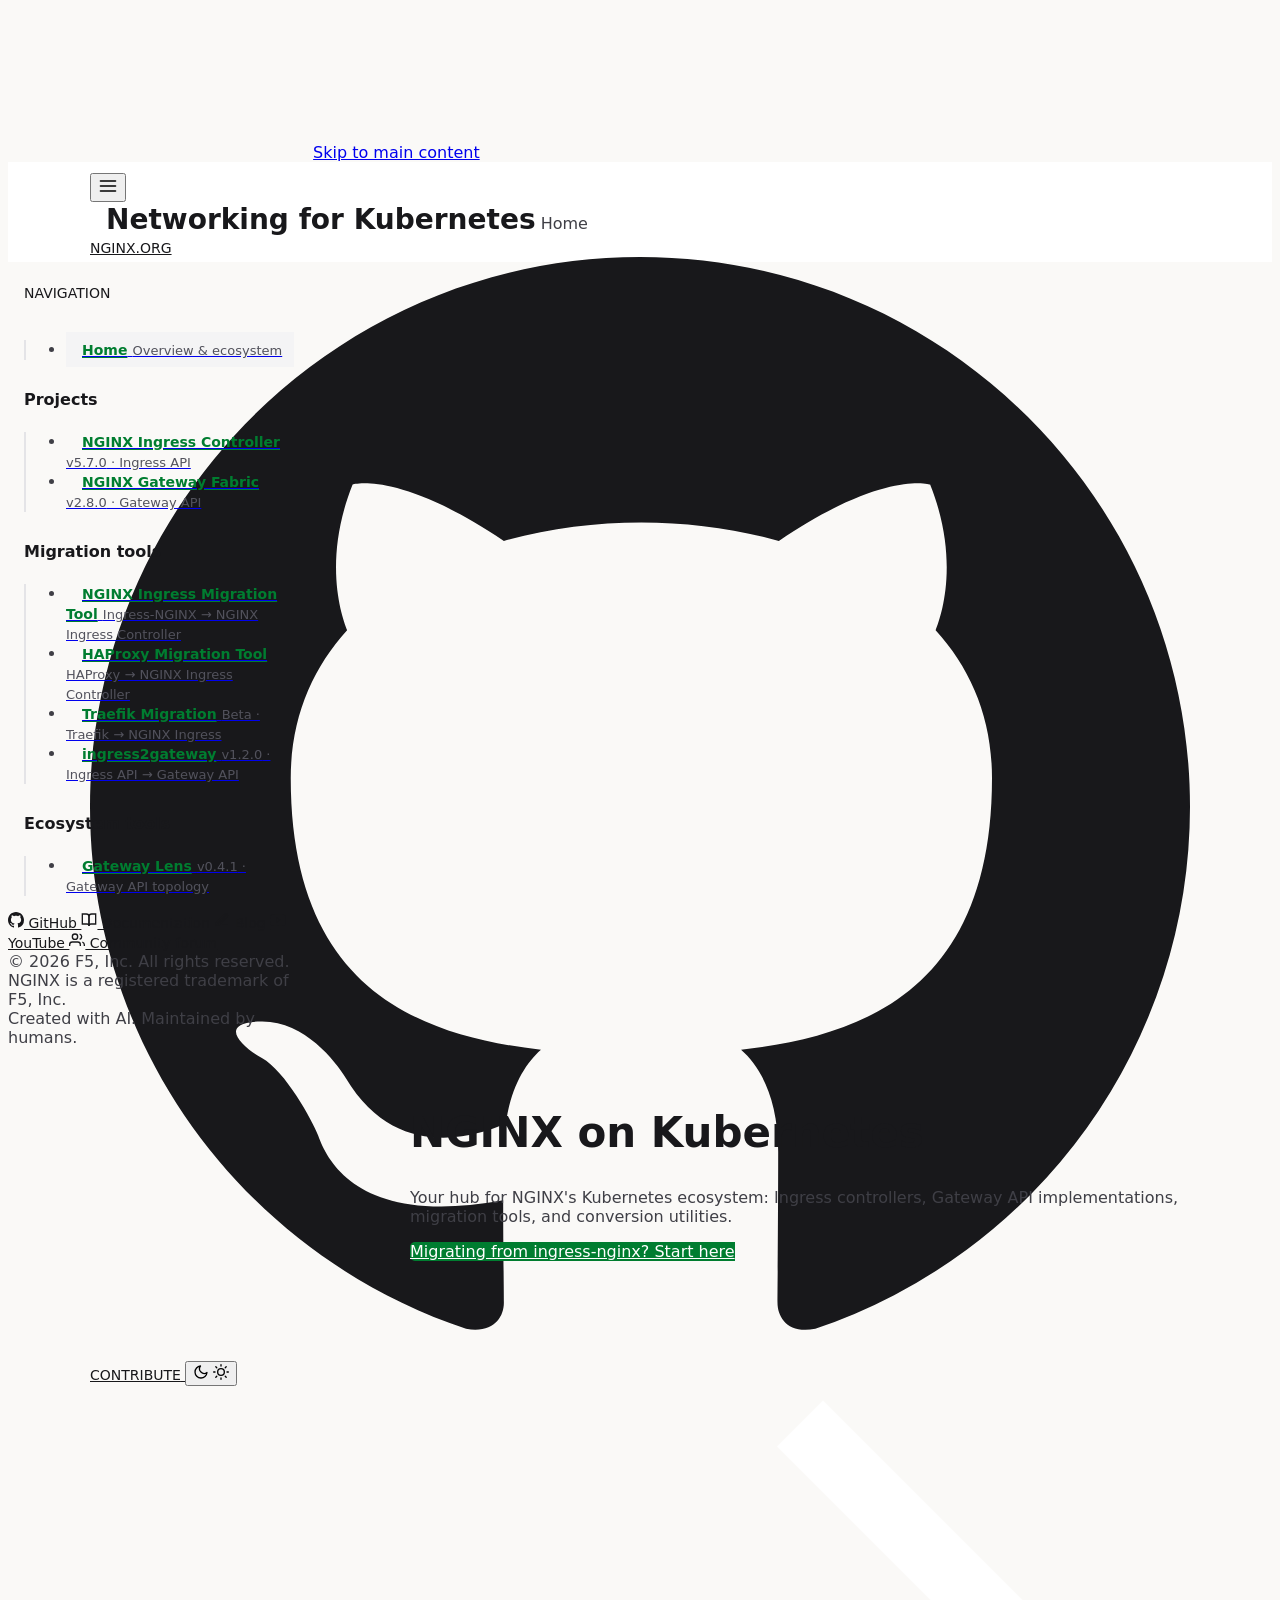
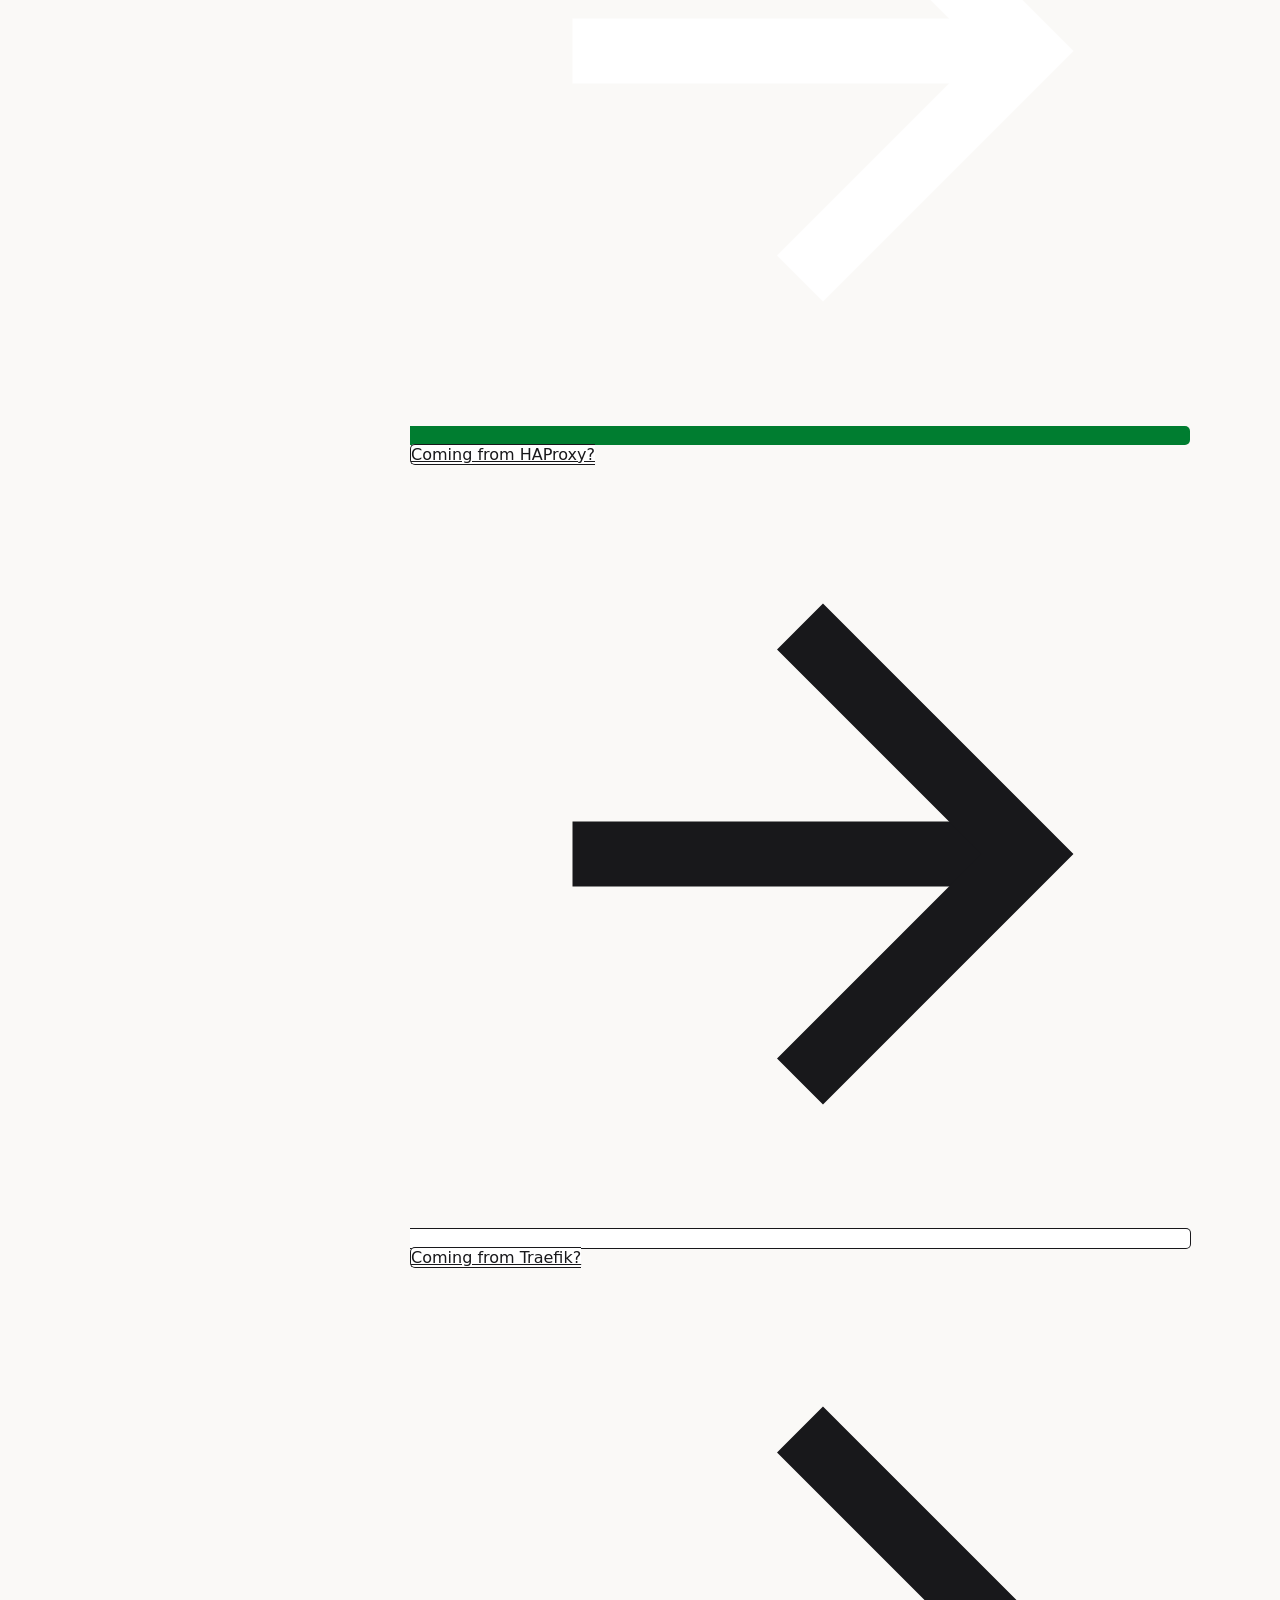
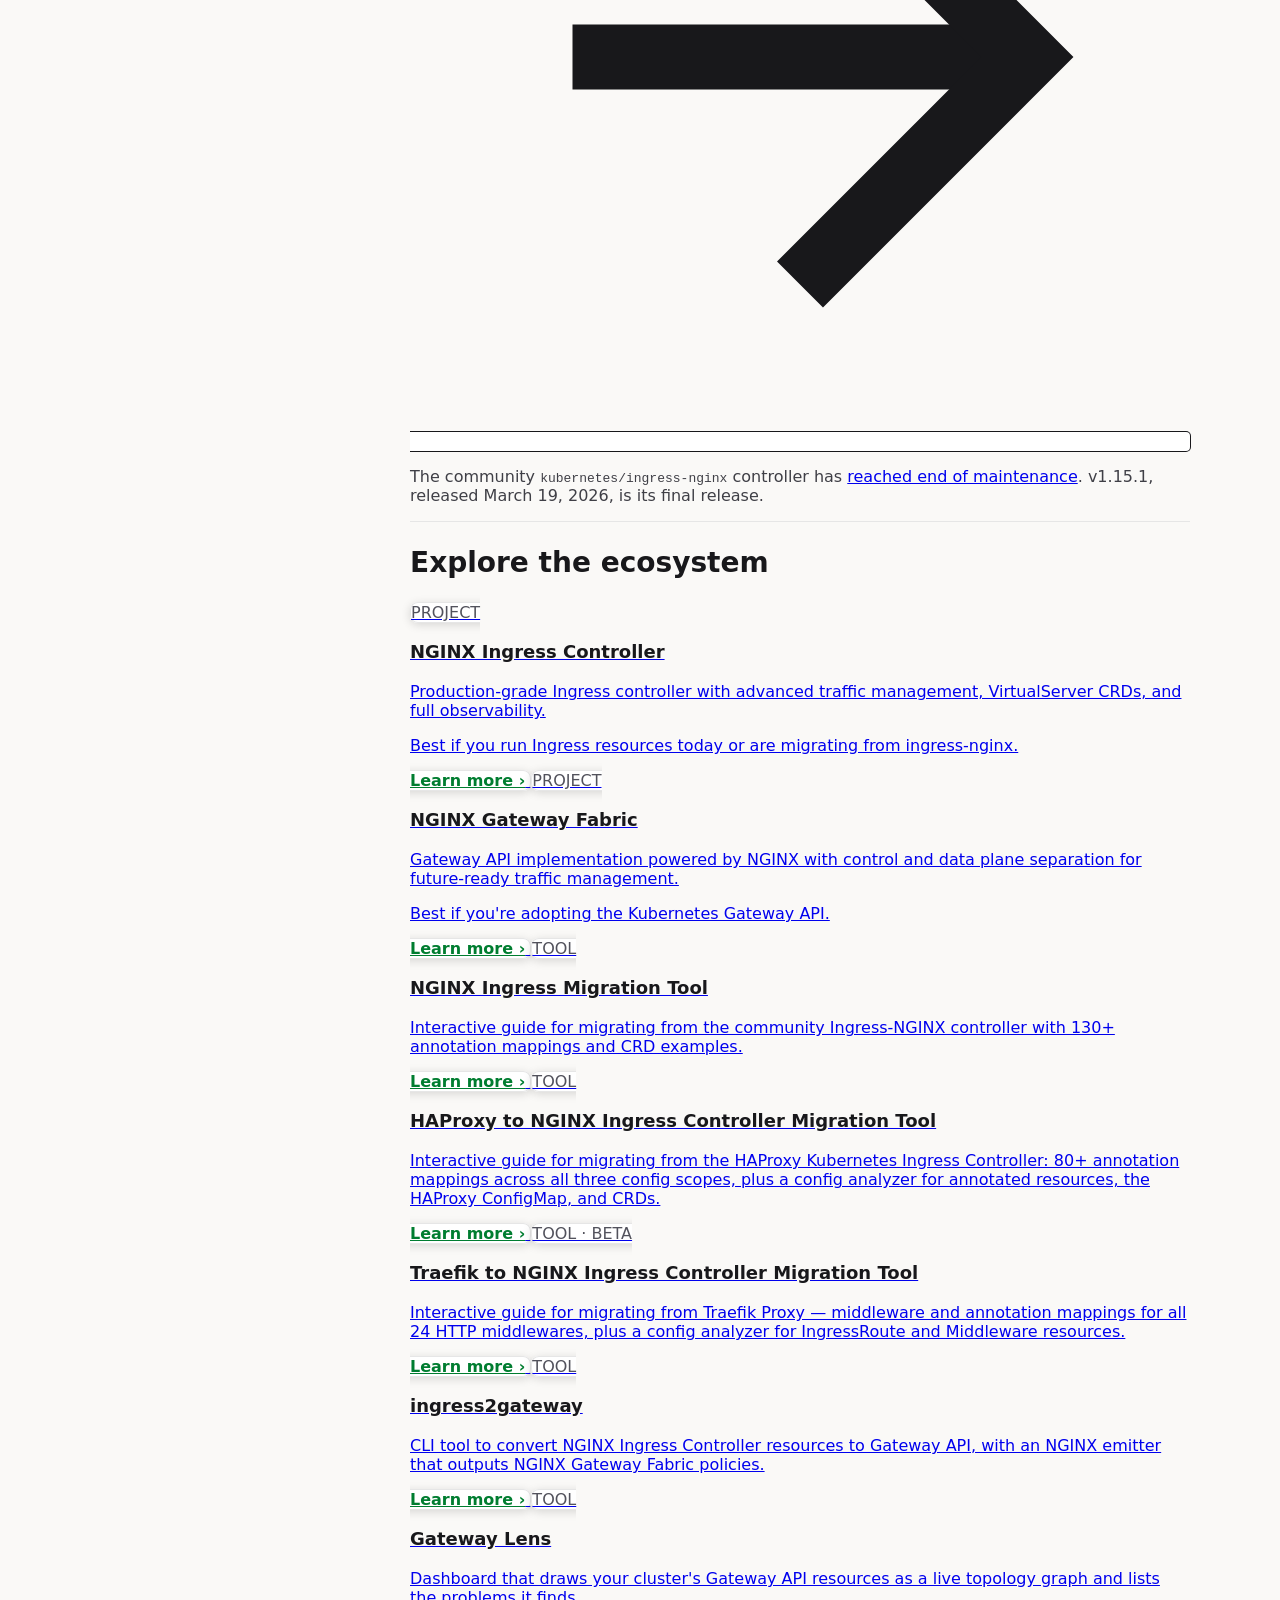
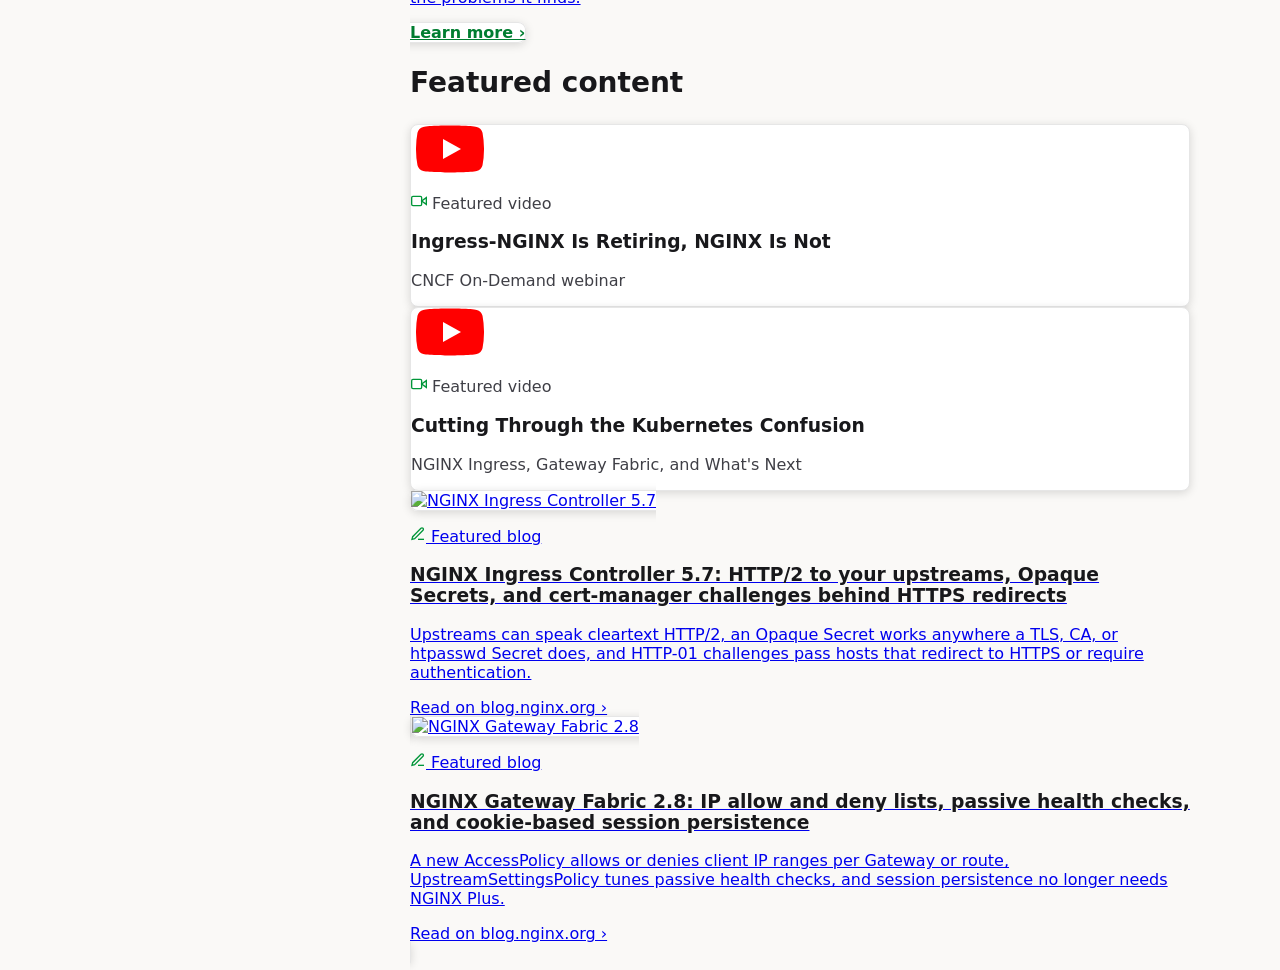
==== index.html @ e9cedb3a "preview: Mock up the site in the F5 docs theme, NGINX-branded A visual preview, not for main. It sho" ====
<!DOCTYPE html>
<html lang="en">
<head>
    <meta charset="UTF-8">
    <meta name="viewport" content="width=device-width, initial-scale=1.0">
    <meta name="theme-color" content="#FFFFFF" media="(prefers-color-scheme: light)">
    <meta name="theme-color" content="#0F1E57" media="(prefers-color-scheme: dark)">
    <meta name="color-scheme" content="light dark">
    <meta name="description" content="NGINX on Kubernetes: the NGINX Ingress Controller, NGINX Gateway Fabric, migration tools, ingress2gateway and Gateway Lens resources.">
    <meta name="author" content="F5, Inc.">
    <link rel="canonical" href="https://kubernetes.nginx.org/">
    <link rel="preconnect" href="https://api.github.com" crossorigin>
    <!-- No crossorigin here: the poster <img> and iframe requests are no-cors, and
         connection reuse is keyed on credential mode, and a CORS-mode preconnect
         would warm sockets those requests can never use. -->
    <link rel="preconnect" href="https://www.youtube-nocookie.com">
    <link rel="preconnect" href="https://i.ytimg.com">
    <link rel="preconnect" href="https://blog.nginx.org">
    <meta property="og:title" content="NGINX - Networking for Kubernetes">
    <meta property="og:description" content="NGINX on Kubernetes: the NGINX Ingress Controller, NGINX Gateway Fabric, migration tools, ingress2gateway and Gateway Lens resources.">
    <meta property="og:url" content="https://kubernetes.nginx.org/">
    <meta property="og:type" content="website">
    <meta property="og:image" content="https://kubernetes.nginx.org/assets/img/og-image.png">
    <meta property="og:image:width" content="1200">
    <meta property="og:image:height" content="630">
    <meta property="og:image:alt" content="NGINX — Networking for Kubernetes">
    <meta name="twitter:card" content="summary_large_image">
    <meta name="twitter:image" content="https://kubernetes.nginx.org/assets/img/og-image.png">
    <meta name="twitter:image:alt" content="NGINX — Networking for Kubernetes">
    <title>NGINX - Networking for Kubernetes</title>
    <link rel="apple-touch-icon" href="assets/img/apple-touch-icon.png">
    <link rel="manifest" href="site.webmanifest">
    <script type="application/ld+json">
    {
        "@context": "https://schema.org",
        "@type": "WebSite",
        "name": "NGINX - Networking for Kubernetes",
        "url": "https://kubernetes.nginx.org/",
        "description": "NGINX on Kubernetes: the NGINX Ingress Controller, NGINX Gateway Fabric, migration tools, ingress2gateway and Gateway Lens resources.",
        "publisher": {
            "@type": "Organization",
            "name": "F5, Inc.",
            "url": "https://www.f5.com/"
        }
    }
    </script>
    <link rel="icon" type="image/svg+xml" href="data:image/svg+xml,%3Csvg xmlns='http://www.w3.org/2000/svg' width='53' height='60' viewBox='0 0 53 60'%3E%3Cg transform='translate(-7.198 -0.359)'%3E%3Cpath fill='%23009639' d='M7.606,45.181a3.019,3.019,0,0,0,1.134,1.126L31.942,59.702a3.044,3.044,0,0,0,3.084,0L58.229,46.306a3.043,3.043,0,0,0,1.541-2.67V16.846a3.044,3.044,0,0,0-1.542-2.67L35.025,0.779a3.04,3.04,0,0,0-3.082,0L8.741,14.175a3.042,3.042,0,0,0-1.543,2.67V43.637a3.025,3.025,0,0,0,.407,1.544'/%3E%3Cpath fill='%23fff' d='M26.055,40.439a2.984,2.984,0,0,1-5.968,0l.003-20.483a3.111,3.111,0,0,1,3.388-2.899,5.306,5.306,0,0,1,4.067,1.819l.902,1.079L40.914,34.874V20.041a2.984,2.984,0,1,1,5.968,0l-.004,20.481a3.111,3.111,0,0,1-3.388,2.899,5.303,5.303,0,0,1-4.067-1.819L26.054,25.606V40.44Z'/%3E%3C/g%3E%3C/svg%3E">
    <!-- The site's only webfont. Preloaded because the @font-face that requests it lives
         inside shared.css, so the browser cannot discover it until that stylesheet has
         downloaded and parsed. crossorigin is required even though the file is same-origin:
         fonts are always fetched in CORS mode, and omitting it fetches the file twice. -->
    <link rel="preload" href="assets/fonts/InterVariable-subset.woff2" as="font" type="font/woff2" crossorigin>
    <link rel="stylesheet" href="assets/css/tokens.css">
    <link rel="stylesheet" href="assets/css/shared.css">
    <link rel="stylesheet" href="assets/css/index.css">
    <link rel="stylesheet" href="assets/f5docs/f5-docs-theme.css">
    <!-- Without JS the inactive product pages stay hidden; stack them so the
         static content is readable. -->
    <noscript><style>.product-page[hidden] { display: block; }</style></noscript>
    <script>try{let s=localStorage.getItem('darkMode');if(s==='1'||(s===null&&window.matchMedia&&window.matchMedia('(prefers-color-scheme: dark)').matches))document.documentElement.classList.add('dark-mode')}catch(e){}</script>
    <!-- defer: fetch starts with the first HTML chunk instead of after the whole
         document; execution order (shared before page) and after-parse timing keep
         the classic-script/globals convention working. -->
    <script defer src="assets/js/shared.js"></script>
    <script defer src="assets/js/index.js"></script>
</head>
<body>
    <svg xmlns="http://www.w3.org/2000/svg" class="svg-sprite" aria-hidden="true">
        <symbol id="icon-github" viewBox="0 0 24 24"><path d="M12 0C5.37 0 0 5.37 0 12c0 5.31 3.435 9.795 8.205 11.385.6.105.825-.255.825-.57 0-.285-.015-1.23-.015-2.235-3.015.555-3.795-.735-4.035-1.41-.135-.345-.72-1.41-1.23-1.695-.42-.225-1.02-.78-.015-.795.945-.015 1.62.87 1.845 1.23 1.08 1.815 2.805 1.305 3.495.99.105-.78.42-1.305.765-1.605-2.67-.3-5.46-1.335-5.46-5.925 0-1.305.465-2.385 1.23-3.225-.12-.3-.54-1.53.12-3.18 0 0 1.005-.315 3.3 1.23.96-.27 1.98-.405 3-.405s2.04.135 3 .405c2.295-1.56 3.3-1.23 3.3-1.23.66 1.65.24 2.88.12 3.18.765.84 1.23 1.905 1.23 3.225 0 4.605-2.805 5.625-5.475 5.925.435.375.81 1.095.81 2.22 0 1.605-.015 2.895-.015 3.3 0 .315.225.69.825.57A12.02 12.02 0 0024 12c0-6.63-5.37-12-12-12z"/></symbol>
        <symbol id="icon-book" viewBox="0 0 24 24" fill="none" stroke="currentColor" stroke-width="2"><path d="M2 3h6a4 4 0 014 4v14a3 3 0 00-3-3H2z"/><path d="M22 3h-6a4 4 0 00-4 4v14a3 3 0 013-3h7z"/></symbol>
        <symbol id="icon-community" viewBox="0 0 24 24" fill="none" stroke="currentColor" stroke-width="2"><path d="M17 21v-2a4 4 0 00-4-4H5a4 4 0 00-4 4v2"/><circle cx="9" cy="7" r="4"/><path d="M23 21v-2a4 4 0 00-3-3.87"/><path d="M16 3.13a4 4 0 010 7.75"/></symbol>
        <symbol id="icon-bolt" viewBox="0 0 24 24" fill="none" stroke="currentColor" stroke-width="2"><path d="M13 2L3 14h9l-1 8 10-12h-9l1-8z"/></symbol>
    </svg>
    <noscript><div class="noscript-warning">This site requires JavaScript for navigation, dark mode, and version fetching.</div></noscript>
    <a class="skip-link" href="#main-content">Skip to main content</a>
    <div class="sr-only" aria-live="polite" id="page-announce"></div>

    <!-- ── Top Bar ── -->
    <nav class="topbar" aria-label="Top navigation">
        <div class="topbar-left">
            <button class="menu-toggle" id="menuToggle" aria-label="Toggle sidebar navigation" aria-expanded="false" aria-controls="sidebar">
                <svg aria-hidden="true" width="20" height="20" viewBox="0 0 24 24" fill="none" stroke="currentColor" stroke-width="2" stroke-linecap="round"><path d="M3 12h18M3 6h18M3 18h18"/></svg>
            </button>
            <a class="topbar-brand" href="#">
                <svg class="brand-logo" viewBox="0 0 644.5965344 182.2748198" width="99" height="28" role="img" aria-label="NGINX, sponsored by F5"><use href="assets/img/nginx-logo.svg#logo"/></svg>
            </a>
            <div class="topbar-heading">
                <span class="topbar-eyebrow">Networking for Kubernetes</span>
                <span class="mobile-breadcrumb" id="mobileBreadcrumb">Home</span>
            </div>
        </div>
        <div class="topbar-right">
            <a class="topbar-link hide-mobile" href="https://nginx.org" target="_blank" rel="noopener" aria-label="Visit nginx.org">
                <svg aria-hidden="true" class="nginx-glyph" viewBox="0 0 53 60"><g transform="translate(-7.198 -0.359)"><path fill="#009639" d="M7.606,45.181a3.019,3.019,0,0,0,1.134,1.126L31.942,59.702a3.044,3.044,0,0,0,3.084,0L58.229,46.306a3.043,3.043,0,0,0,1.541-2.67V16.846a3.044,3.044,0,0,0-1.542-2.67L35.025,0.779a3.04,3.04,0,0,0-3.082,0L8.741,14.175a3.042,3.042,0,0,0-1.543,2.67V43.637a3.025,3.025,0,0,0,.407,1.544"/><path fill="#fff" d="M26.055,40.439a2.984,2.984,0,0,1-5.968,0l.003-20.483a3.111,3.111,0,0,1,3.388-2.899,5.306,5.306,0,0,1,4.067,1.819l.902,1.079L40.914,34.874V20.041a2.984,2.984,0,1,1,5.968,0l-.004,20.481a3.111,3.111,0,0,1-3.388,2.899,5.303,5.303,0,0,1-4.067-1.819L26.054,25.606V40.44Z"/></g></svg>
                <span class="topbar-link-label">nginx.org</span>
            </a>
            <a class="topbar-link" href="https://github.com/nginx/kubernetes.nginx.org" target="_blank" rel="noopener" aria-label="Contribute on GitHub">
                <svg aria-hidden="true" viewBox="0 0 24 24" fill="currentColor"><use href="#icon-github"/></svg>
                <span class="topbar-link-label">Contribute</span>
            </a>
            <button class="dark-toggle" id="darkToggle" aria-label="Dark mode" aria-pressed="false">
                <svg aria-hidden="true" class="dark-icon-moon" width="16" height="16" viewBox="0 0 24 24" fill="none" stroke="currentColor" stroke-width="2" stroke-linecap="round" stroke-linejoin="round"><path d="M21 12.79A9 9 0 1111.21 3 7 7 0 0021 12.79z"/></svg>
                <svg aria-hidden="true" class="dark-icon-sun" width="16" height="16" viewBox="0 0 24 24" fill="none" stroke="currentColor" stroke-width="2" stroke-linecap="round" stroke-linejoin="round"><circle cx="12" cy="12" r="5"/><line x1="12" y1="1" x2="12" y2="3"/><line x1="12" y1="21" x2="12" y2="23"/><line x1="4.22" y1="4.22" x2="5.64" y2="5.64"/><line x1="18.36" y1="18.36" x2="19.78" y2="19.78"/><line x1="1" y1="12" x2="3" y2="12"/><line x1="21" y1="12" x2="23" y2="12"/><line x1="4.22" y1="19.78" x2="5.64" y2="18.36"/><line x1="18.36" y1="5.64" x2="19.78" y2="4.22"/></svg>
            </button>
        </div>
    </nav>

    <div class="layout">
        <!-- ── Sidebar Backdrop ── -->
        <div class="sidebar-backdrop" id="sidebarBackdrop" aria-hidden="true"></div>

        <!-- ── Sidebar ── -->
        <aside class="sidebar" id="sidebar" aria-label="Product navigation">
            <section class="sidebar-section">
                <ul class="sidebar-nav">
                    <li><a class="sidebar-link active" href="#home" data-product="home" aria-current="page">
                        <span class="dot" data-color="green"></span>
                        <span class="sidebar-link-text">
                            <span class="sidebar-link-name">Home</span>
                            <span class="sidebar-link-desc">Overview &amp; ecosystem</span>
                        </span>
                    </a></li>
                </ul>
            </section>
            <section class="sidebar-section" aria-labelledby="sidebar-products-label">
                <div class="sidebar-label" id="sidebar-products-label">Projects</div>
                <ul class="sidebar-nav">
                    <li><a class="sidebar-link" href="#nginx-ingress-controller" data-product="nginx-ingress-controller">
                        <span class="dot" data-color="green"></span>
                        <span class="sidebar-link-text">
                            <span class="sidebar-link-name">NGINX Ingress Controller</span>
                            <span class="sidebar-link-desc"><span data-version="nic.release">v5.7.0</span> &middot; Ingress API</span>
                        </span>
                    </a></li>
                    <li><a class="sidebar-link" href="#nginx-gateway-fabric" data-product="nginx-gateway-fabric">
                        <span class="dot" data-color="green"></span>
                        <span class="sidebar-link-text">
                            <span class="sidebar-link-name">NGINX Gateway Fabric</span>
                            <span class="sidebar-link-desc"><span data-version="ngf.release">v2.8.0</span> &middot; Gateway API</span>
                        </span>
                    </a></li>
                </ul>
            </section>
            <section class="sidebar-section" aria-labelledby="sidebar-migration-tools-label">
                <div class="sidebar-label" id="sidebar-migration-tools-label">Migration tools</div>
                <ul class="sidebar-nav">
                    <li><a class="sidebar-link" href="#migration-tool" data-product="migration-tool">
                        <span class="dot" data-color="green"></span>
                        <span class="sidebar-link-text">
                            <span class="sidebar-link-name">NGINX Ingress Migration Tool</span>
                            <span class="sidebar-link-desc">Ingress-NGINX &rarr; NGINX Ingress Controller</span>
                        </span>
                    </a></li>
                    <li><a class="sidebar-link" href="#haproxy-migration-tool" data-product="haproxy-migration-tool">
                        <span class="dot" data-color="green"></span>
                        <span class="sidebar-link-text">
                            <span class="sidebar-link-name">HAProxy Migration Tool</span>
                            <span class="sidebar-link-desc">HAProxy &rarr; NGINX Ingress Controller</span>
                        </span>
                    </a></li>
                    <li><a class="sidebar-link" href="#traefik-migration-tool" data-product="traefik-migration-tool">
                        <span class="dot" data-color="green"></span>
                        <span class="sidebar-link-text">
                            <span class="sidebar-link-name">Traefik Migration</span>
                            <span class="sidebar-link-desc">Beta &middot; Traefik &rarr; NGINX Ingress</span>
                        </span>
                    </a></li>
                    <li><a class="sidebar-link" href="#ingress2gateway" data-product="ingress2gateway">
                        <span class="dot" data-color="blue"></span>
                        <span class="sidebar-link-text">
                            <span class="sidebar-link-name">ingress2gateway</span>
                            <span class="sidebar-link-desc"><span data-version="i2g.release">v1.2.0</span> &middot; Ingress API &rarr; Gateway API</span>
                        </span>
                    </a></li>
                </ul>
            </section>
            <section class="sidebar-section" aria-labelledby="sidebar-ecosystem-tools-label">
                <div class="sidebar-label" id="sidebar-ecosystem-tools-label">Ecosystem tools</div>
                <ul class="sidebar-nav">
                    <li><a class="sidebar-link" href="#gateway-lens" data-product="gateway-lens">
                        <span class="dot" data-color="green"></span>
                        <span class="sidebar-link-text">
                            <span class="sidebar-link-name">Gateway Lens</span>
                            <span class="sidebar-link-desc"><span data-version="lens.release">v0.4.1</span> &middot; Gateway API topology</span>
                        </span>
                    </a></li>
                </ul>
            </section>
            <div class="sidebar-ext-links">
                <a class="sidebar-ext" href="https://github.com/nginx" target="_blank" rel="noopener">
                    <svg aria-hidden="true" width="16" height="16" viewBox="0 0 24 24" fill="currentColor"><use href="#icon-github"/></svg>
                    GitHub
                </a>
                <a class="sidebar-ext" href="https://docs.nginx.com" target="_blank" rel="noopener">
                    <svg aria-hidden="true" width="16" height="16" viewBox="0 0 24 24" fill="none" stroke="currentColor" stroke-width="2"><use href="#icon-book"/></svg>
                    Documentation
                </a>
                <a class="sidebar-ext" href="https://blog.nginx.org" target="_blank" rel="noopener">
                    <svg aria-hidden="true" width="16" height="16" viewBox="0 0 24 24" fill="none" stroke="currentColor" stroke-width="2"><path d="M12 20h9"/><path d="M16.5 3.5a2.121 2.121 0 013 3L7 19l-4 1 1-4L16.5 3.5z"/></svg>
                    Blog
                </a>
                <a class="sidebar-ext" href="https://www.youtube.com/@nginx_official" target="_blank" rel="noopener">
                    <svg aria-hidden="true" width="16" height="16" viewBox="0 0 24 24" fill="currentColor"><path d="M23.498 6.186a3.016 3.016 0 00-2.122-2.136C19.505 3.545 12 3.545 12 3.545s-7.505 0-9.377.505A3.017 3.017 0 00.502 6.186C0 8.07 0 12 0 12s0 3.93.502 5.814a3.016 3.016 0 002.122 2.136c1.871.505 9.376.505 9.376.505s7.505 0 9.377-.505a3.015 3.015 0 002.122-2.136C24 15.93 24 12 24 12s0-3.93-.502-5.814zM9.545 15.568V8.432L15.818 12l-6.273 3.568z"/></svg>
                    YouTube
                </a>
                <a class="sidebar-ext" href="https://community.nginx.org" target="_blank" rel="noopener">
                    <svg aria-hidden="true" width="16" height="16" viewBox="0 0 24 24" fill="none" stroke="currentColor" stroke-width="2"><use href="#icon-community"/></svg>
                    Community forum
                </a>
            </div>
            <div class="sidebar-copyright">
                &copy; <span id="copyright-year">2026</span> F5, Inc. All rights reserved.
                <div class="sidebar-trademark">NGINX is a registered trademark of F5, Inc.</div>
                <div class="sidebar-tagline">Created with AI. Maintained by humans.</div>
            </div>
        </aside>

        <!-- ── Main Content ── -->
        <main class="main" id="main-content">

            <!-- ════════════════════════════════════════════ -->
            <!-- Home Page                                     -->
            <!-- ════════════════════════════════════════════ -->
            <div class="product-page active" id="page-home">
                <div class="page-hero home">
                    <div class="page-hero-content">
                        <h1>NGINX on Kubernetes</h1>
                        <p>Your hub for NGINX's Kubernetes ecosystem: Ingress controllers, Gateway API implementations, migration tools, and conversion utilities.</p>
                        <div class="cta-row hero-cta-row">
                            <a class="cta cta-primary nic" href="ingress-nginx-migration.html">
                                Migrating from ingress-nginx? Start here
                                <svg aria-hidden="true" viewBox="0 0 24 24" fill="none" stroke="currentColor" stroke-width="2"><path d="M5 12h14"/><polyline points="12 5 19 12 12 19"/></svg>
                            </a>
                            <a class="cta cta-secondary" href="haproxy-migration.html">
                                Coming from HAProxy?
                                <svg aria-hidden="true" viewBox="0 0 24 24" fill="none" stroke="currentColor" stroke-width="2"><path d="M5 12h14"/><polyline points="12 5 19 12 12 19"/></svg>
                            </a>
                            <a class="cta cta-secondary" href="traefik-migration.html">
                                Coming from Traefik?
                                <svg aria-hidden="true" viewBox="0 0 24 24" fill="none" stroke="currentColor" stroke-width="2"><path d="M5 12h14"/><polyline points="12 5 19 12 12 19"/></svg>
                            </a>
                        </div>
                        <p class="hero-status">The community <code>kubernetes/ingress-nginx</code> controller has <a href="https://kubernetes.io/blog/2025/11/11/ingress-nginx-retirement/" target="_blank" rel="noopener">reached end of maintenance</a>. v1.15.1, released March 19, 2026, is its final release.</p>
                    </div>
                </div>
                <div class="page-body">
                    <h2 class="section-heading">Explore the ecosystem</h2>
                    <div class="project-grid">
                        <a class="project-card" href="#nginx-ingress-controller" data-navigate="nginx-ingress-controller">
                            <span class="project-card-badge green">Project</span>
                            <h3>NGINX Ingress Controller</h3>
                            <p>Production-grade Ingress controller with advanced traffic management, VirtualServer CRDs, and full observability.</p>
                            <p class="card-fit">Best if you run Ingress resources today or are migrating from ingress-nginx.</p>
                            <span class="card-link" aria-hidden="true">Learn more &rsaquo;</span>
                        </a>
                        <a class="project-card" href="#nginx-gateway-fabric" data-navigate="nginx-gateway-fabric">
                            <span class="project-card-badge green">Project</span>
                            <h3>NGINX Gateway Fabric</h3>
                            <p>Gateway API implementation powered by NGINX with control and data plane separation for future-ready traffic management.</p>
                            <p class="card-fit">Best if you're adopting the Kubernetes Gateway API.</p>
                            <span class="card-link" aria-hidden="true">Learn more &rsaquo;</span>
                        </a>
                        <a class="project-card" href="#migration-tool" data-navigate="migration-tool">
                            <span class="project-card-badge green">Tool</span>
                            <h3>NGINX Ingress Migration Tool</h3>
                            <p>Interactive guide for migrating from the community Ingress-NGINX controller with 130+ annotation mappings and CRD examples.</p>
                            <span class="card-link" aria-hidden="true">Learn more &rsaquo;</span>
                        </a>
                        <a class="project-card" href="#haproxy-migration-tool" data-navigate="haproxy-migration-tool">
                            <span class="project-card-badge green">Tool</span>
                            <h3>HAProxy to NGINX Ingress Controller Migration Tool</h3>
                            <p>Interactive guide for migrating from the HAProxy Kubernetes Ingress Controller: 80+ annotation mappings across all three config scopes, plus a config analyzer for annotated resources, the HAProxy ConfigMap, and CRDs.</p>
                            <span class="card-link" aria-hidden="true">Learn more &rsaquo;</span>
                        </a>
                        <a class="project-card" href="#traefik-migration-tool" data-navigate="traefik-migration-tool">
                            <span class="project-card-badge green">Tool &middot; Beta</span>
                            <h3>Traefik to NGINX Ingress Controller Migration Tool</h3>
                            <p>Interactive guide for migrating from Traefik Proxy — middleware and annotation mappings for all 24 HTTP middlewares, plus a config analyzer for IngressRoute and Middleware resources.</p>
                            <span class="card-link" aria-hidden="true">Learn more &rsaquo;</span>
                        </a>
                        <a class="project-card" href="#ingress2gateway" data-navigate="ingress2gateway">
                            <span class="project-card-badge blue">Tool</span>
                            <h3>ingress2gateway</h3>
                            <p>CLI tool to convert NGINX Ingress Controller resources to Gateway API, with an NGINX emitter that outputs NGINX Gateway Fabric policies.</p>
                            <span class="card-link blue" aria-hidden="true">Learn more &rsaquo;</span>
                        </a>
                        <a class="project-card" href="#gateway-lens" data-navigate="gateway-lens">
                            <span class="project-card-badge green">Tool</span>
                            <h3>Gateway Lens</h3>
                            <p>Dashboard that draws your cluster's Gateway API resources as a live topology graph and lists the problems it finds.</p>
                            <span class="card-link" aria-hidden="true">Learn more &rsaquo;</span>
                        </a>
                    </div>

                    <h2 class="section-heading">Featured content</h2>
                    <div class="feature-grid">
                        <div class="feature-card feature-card-flush" data-yt-id="hA3bb_5jGJw" data-yt-title="CNCF On-Demand: Ingress-NGINX Is Retiring, NGINX Is Not">
                            <div class="video-embed video-poster" role="button" tabindex="0" aria-label="Play video: CNCF On-Demand: Ingress-NGINX Is Retiring, NGINX Is Not">
                                <img class="video-poster-img" src="https://i.ytimg.com/vi_webp/hA3bb_5jGJw/maxresdefault.webp" alt="" loading="lazy" decoding="async">
                                <span class="video-poster-play" aria-hidden="true">
                                    <svg viewBox="0 0 68 48" width="68" height="48"><path d="M66.52 7.74a8.21 8.21 0 0 0-5.79-5.81C55.59.5 34 .5 34 .5s-21.59 0-26.73 1.43A8.21 8.21 0 0 0 1.48 7.74 85.86 85.86 0 0 0 0 24a85.86 85.86 0 0 0 1.48 16.26 8.21 8.21 0 0 0 5.79 5.81C12.41 47.5 34 47.5 34 47.5s21.59 0 26.73-1.43a8.21 8.21 0 0 0 5.79-5.81A85.86 85.86 0 0 0 68 24a85.86 85.86 0 0 0-1.48-16.26z" fill="#f00"/><path d="M45.01 24L27 14v20z" fill="#fff"/></svg>
                                </span>
                            </div>
                            <div class="feature-card-body">
                                <p class="feature-title"><svg aria-hidden="true" width="16" height="16" viewBox="0 0 24 24" fill="none" stroke="var(--green)" stroke-width="2"><polygon points="23 7 16 12 23 17 23 7"/><rect x="1" y="5" width="15" height="14" rx="2"/></svg> Featured video</p>
                                <h3 class="feature-card-eyebrow">Ingress-NGINX Is Retiring, NGINX Is Not</h3>
                                <p>CNCF On-Demand webinar</p>
                            </div>
                        </div>
                        <div class="feature-card feature-card-flush" data-yt-id="gJrB3-w2_tM" data-yt-title="Cutting Through the Kubernetes Confusion: NGINX Ingress, Gateway Fabric, and What's Next">
                            <div class="video-embed video-poster" role="button" tabindex="0" aria-label="Play video: Cutting Through the Kubernetes Confusion: NGINX Ingress, Gateway Fabric, and What's Next">
                                <img class="video-poster-img" src="https://i.ytimg.com/vi_webp/gJrB3-w2_tM/maxresdefault.webp" alt="" loading="lazy" decoding="async">
                                <span class="video-poster-play" aria-hidden="true">
                                    <svg viewBox="0 0 68 48" width="68" height="48"><path d="M66.52 7.74a8.21 8.21 0 0 0-5.79-5.81C55.59.5 34 .5 34 .5s-21.59 0-26.73 1.43A8.21 8.21 0 0 0 1.48 7.74 85.86 85.86 0 0 0 0 24a85.86 85.86 0 0 0 1.48 16.26 8.21 8.21 0 0 0 5.79 5.81C12.41 47.5 34 47.5 34 47.5s21.59 0 26.73-1.43a8.21 8.21 0 0 0 5.79-5.81A85.86 85.86 0 0 0 68 24a85.86 85.86 0 0 0-1.48-16.26z" fill="#f00"/><path d="M45.01 24L27 14v20z" fill="#fff"/></svg>
                                </span>
                            </div>
                            <div class="feature-card-body">
                                <p class="feature-title"><svg aria-hidden="true" width="16" height="16" viewBox="0 0 24 24" fill="none" stroke="var(--green)" stroke-width="2"><polygon points="23 7 16 12 23 17 23 7"/><rect x="1" y="5" width="15" height="14" rx="2"/></svg> Featured video</p>
                                <h3 class="feature-card-eyebrow">Cutting Through the Kubernetes Confusion</h3>
                                <p>NGINX Ingress, Gateway Fabric, and What's Next</p>
                            </div>
                        </div>
                        <a class="feature-card feature-card-flush" href="https://blog.nginx.org/blog/nginx-ingress-controller-5-7-http-2-to-your-upstreams-opaque-secrets-and-cert-manager-challenges-behind-https-redirects" target="_blank" rel="noopener">
                            <img class="feature-card-thumb" src="https://blog.nginx.org/wp-content/uploads/2026/10/ingress-controller-5.7-1024x576.png" alt="NGINX Ingress Controller 5.7" loading="lazy" decoding="async">
                            <div class="feature-card-body">
                                <p class="feature-title"><svg aria-hidden="true" width="16" height="16" viewBox="0 0 24 24" fill="none" stroke="var(--green)" stroke-width="2"><path d="M12 20h9"/><path d="M16.5 3.5a2.121 2.121 0 013 3L7 19l-4 1 1-4L16.5 3.5z"/></svg> Featured blog</p>
                                <h3 class="feature-card-eyebrow">NGINX Ingress Controller 5.7: HTTP/2 to your upstreams, Opaque Secrets, and cert-manager challenges behind HTTPS redirects</h3>
                                <p>Upstreams can speak cleartext HTTP/2, an Opaque Secret works anywhere a TLS, CA, or htpasswd Secret does, and HTTP-01 challenges pass hosts that redirect to HTTPS or require authentication.</p>
                                <span class="feature-card-cta">Read on blog.nginx.org &rsaquo;</span>
                            </div>
                        </a>
                        <a class="feature-card feature-card-flush" href="https://blog.nginx.org/blog/nginx-gateway-fabric-2-8-ip-allow-and-deny-lists-passive-health-checks-and-cookie-based-session-persistence" target="_blank" rel="noopener">
                            <img class="feature-card-thumb" src="https://blog.nginx.org/wp-content/uploads/2026/10/gateway-fabric-2.8-1024x576.png" alt="NGINX Gateway Fabric 2.8" loading="lazy" decoding="async">
                            <div class="feature-card-body">
                                <p class="feature-title"><svg aria-hidden="true" width="16" height="16" viewBox="0 0 24 24" fill="none" stroke="var(--green)" stroke-width="2"><path d="M12 20h9"/><path d="M16.5 3.5a2.121 2.121 0 013 3L7 19l-4 1 1-4L16.5 3.5z"/></svg> Featured blog</p>
                                <h3 class="feature-card-eyebrow">NGINX Gateway Fabric 2.8: IP allow and deny lists, passive health checks, and cookie-based session persistence</h3>
                                <p>A new AccessPolicy allows or denies client IP ranges per Gateway or route, UpstreamSettingsPolicy tunes passive health checks, and session persistence no longer needs NGINX Plus.</p>
                                <span class="feature-card-cta">Read on blog.nginx.org &rsaquo;</span>
                            </div>
                        </a>
                    </div>
                </div>
            </div>

            <!-- ════════════════════════════════════════════ -->
            <!-- NIC Page                                     -->
            <!-- ════════════════════════════════════════════ -->
            <div class="product-page" id="page-nginx-ingress-controller" hidden>
                <div class="page-hero nic">
                    <div class="page-hero-content">
                        <span class="page-hero-badge nic">
                            <svg aria-hidden="true" width="16" height="16" viewBox="34 5 36 48" fill="none"><path fill="#009639" d="M35.31,40.15c.21.37.52.66.86.86l17.65,10.19c.34.2.75.32,1.17.32s.83-.12,1.17-.32l17.65-10.19c.35-.2.65-.48.86-.86.21-.37.31-.78.31-1.18v-20.38c0-.4-.1-.81-.31-1.18-.21-.37-.52-.66-.86-.86l-17.65-10.19c-.34-.2-.74-.32-1.17-.32s-.83.12-1.17.32l-17.65,10.19c-.35.2-.65.49-.86.86-.21.37-.31.78-.31,1.18v20.38c0,.4.1.8.31,1.18"/><path fill="#fff" d="M56.79,36.68h-13.66c-.37,0-.67-.3-.67-.67v-13.66c0-.37.3-.67.67-.67h13.66c.37,0,.67.3.67.67v13.66c0,.37-.3.67-.67.67Z"/><path fill="#fff" d="M67,22.69h-4.08c-.25,0-.46-.21-.46-.46v-4.08c0-.25.21-.46.46-.46h4.08c.25,0,.46.21.46.46v4.08c0,.25-.21.46-.46.46Z"/><path fill="#fff" d="M67,31.68h-4.08c-.25,0-.46-.21-.46-.46v-4.08c0-.25.21-.46.46-.46h4.08c.25,0,.46.21.46.46v4.08c0,.25-.21.46-.46.46Z"/><path fill="#fff" d="M67.08,39.88h-4.08c-.25,0-.46-.21-.46-.46v-4.08c0-.25.21-.46.46-.46h4.08c.25,0,.46.21.46.46v4.08c0,.25-.21.46-.46.46Z"/><polygon fill="#fff" points="64.95 29.68 48.15 29.66 64.7 19.76 65.21 20.62 51.76 28.67 64.96 28.68 64.95 29.68"/><rect fill="#fff" x="57" y="24.68" width="1" height="17.18" transform="translate(.78 67.86) rotate(-61.43)"/></svg>
                            Ingress Controller
                            <a class="hero-version" data-version="nic.release" href="https://github.com/nginx/kubernetes-ingress/releases/tag/v5.7.0" target="_blank" rel="noopener">v5.7.0</a>
                        </span>
                        <h1>NGINX Ingress Controller</h1>
                        <p>Production-grade Ingress controller built on NGINX. Advanced traffic management, TLS termination, VirtualServer CRDs, and full observability for Kubernetes.</p>
                    </div>
                </div>
                <div class="page-body">
                    <div class="cta-row">
                        <a class="cta cta-primary nic" href="https://docs.nginx.com/nginx-ingress-controller/install/" target="_blank" rel="noopener">
                            <svg aria-hidden="true" viewBox="0 0 24 24" fill="none" stroke="currentColor" stroke-width="2"><use href="#icon-bolt"/></svg>
                            Get started
                        </a>
                        <a class="cta cta-secondary" href="https://docs.nginx.com/nginx-ingress-controller/" target="_blank" rel="noopener">
                            <svg aria-hidden="true" viewBox="0 0 24 24" fill="none" stroke="currentColor" stroke-width="2"><use href="#icon-book"/></svg>
                            Documentation
                        </a>
                        <a class="cta cta-secondary" href="https://github.com/nginx/kubernetes-ingress" target="_blank" rel="noopener">
                            <svg aria-hidden="true" viewBox="0 0 24 24" fill="currentColor"><use href="#icon-github"/></svg>
                            GitHub
                        </a>
                        <a class="cta cta-secondary" href="https://community.nginx.org/c/projects/nginx-ingress-controller/24" target="_blank" rel="noopener">
                            <svg aria-hidden="true" viewBox="0 0 24 24" fill="none" stroke="currentColor" stroke-width="2"><use href="#icon-community"/></svg>
                            Community forum
                        </a>
                    </div>

                    <div class="info-box tip">
                        <strong>NGINX Ingress Controller</strong> is the NGINX Ingress API implementation built by F5 NGINX. It delivers enterprise-grade traffic management, security, and observability for Kubernetes with both standard Ingress resources and powerful custom resources.
                    </div>

                    <h2 class="sr-only">NGINX Ingress Controller features</h2>
                    <div class="feature-grid">
                        <div class="feature-card">
                            <h3 class="feature-title"><svg aria-hidden="true" width="16" height="16" viewBox="0 0 24 24" fill="none" stroke="var(--green)" stroke-width="2"><path d="M22 12h-4l-3 9L9 3l-3 9H2"/></svg> Advanced traffic management</h3>
                            <p>Load balancing, rate limiting, circuit breaking, and blue-green deployments with fine-grained control via annotations or VirtualServer CRDs.</p>
                        </div>
                        <div class="feature-card">
                            <h3 class="feature-title"><svg aria-hidden="true" width="16" height="16" viewBox="0 0 24 24" fill="none" stroke="var(--green)" stroke-width="2"><rect x="3" y="11" width="18" height="11" rx="2"/><path d="M7 11V7a5 5 0 0110 0v4"/></svg> SSL/TLS management</h3>
                            <p>TLS termination, SSL passthrough, forced redirects, and certificate management via Kubernetes Secrets.</p>
                        </div>
                        <div class="feature-card">
                            <h3 class="feature-title"><svg aria-hidden="true" width="16" height="16" viewBox="0 0 24 24" fill="none" stroke="var(--green)" stroke-width="2"><path d="M12 22s8-4 8-10V5l-8-3-8 3v7c0 6 8 10 8 10z"/></svg> TCP/UDP load balancing</h3>
                            <p>Layer 4 load balancing for non-HTTP workloads using TransportServer and GlobalConfiguration custom resources.</p>
                        </div>
                        <div class="feature-card">
                            <h3 class="feature-title"><svg aria-hidden="true" width="16" height="16" viewBox="0 0 24 24" fill="none" stroke="var(--green)" stroke-width="2"><path d="M14 2H6a2 2 0 00-2 2v16a2 2 0 002 2h12a2 2 0 002-2V8z"/><path d="M14 2v6h6"/></svg> VirtualServer CRDs</h3>
                            <p>VirtualServer, VirtualServerRoute, Policy, TransportServer, and GlobalConfiguration custom resources for advanced routing beyond Ingress.</p>
                        </div>
                        <div class="feature-card">
                            <h3 class="feature-title"><svg aria-hidden="true" width="16" height="16" viewBox="0 0 24 24" fill="none" stroke="var(--green)" stroke-width="2"><path d="M12 2L2 7l10 5 10-5-10-5z"/><path d="M2 17l10 5 10-5"/><path d="M2 12l10 5 10-5"/></svg> Snippets &amp; customization</h3>
                            <p>Server, location, and HTTP snippets for injecting custom NGINX configuration. Full control without forking the controller.</p>
                        </div>
                        <div class="feature-card">
                            <h3 class="feature-title"><svg aria-hidden="true" width="16" height="16" viewBox="0 0 24 24" fill="none" stroke="var(--green)" stroke-width="2"><path d="M18 20V10"/><path d="M12 20V4"/><path d="M6 20v-6"/></svg> Prometheus &amp; OpenTelemetry</h3>
                            <p>Built-in Prometheus metrics endpoint and OpenTelemetry tracing for full observability of your ingress traffic.</p>
                        </div>
                    </div>

                    <div class="key-details">
                        <h2 class="section-heading section-heading-plain">Key details</h2>
                        <div class="details-grid">
                            <div class="detail-item">
                                <span class="detail-label">Latest version</span>
                                <span class="version-pill nic"><a data-version="nic.release" href="https://github.com/nginx/kubernetes-ingress/releases/latest" target="_blank" rel="noopener">v5.7.0</a></span>
                            </div>
                            <div class="detail-item">
                                <span class="detail-label">Latest Helm chart</span>
                                <span class="version-pill nic"><a data-version="nic.helm" href="https://github.com/nginx/kubernetes-ingress/tree/v5.7.0/charts/nginx-ingress" target="_blank" rel="noopener">v2.8.0</a></span>
                            </div>
                            <div class="detail-item">
                                <span class="detail-label">Custom resources</span>
                                <div class="detail-tags">
                                    <span class="detail-tag"><a href="https://docs.nginx.com/nginx-ingress-controller/configuration/virtualserver-and-virtualserverroute-resources/" target="_blank" rel="noopener">VirtualServer</a></span>
                                    <span class="detail-tag"><a href="https://docs.nginx.com/nginx-ingress-controller/configuration/virtualserver-and-virtualserverroute-resources/" target="_blank" rel="noopener">VirtualServerRoute</a></span>
                                    <span class="detail-tag"><a href="https://docs.nginx.com/nginx-ingress-controller/configuration/policy-resource/" target="_blank" rel="noopener">Policy</a></span>
                                    <span class="detail-tag"><a href="https://docs.nginx.com/nginx-ingress-controller/configuration/transportserver-resource/" target="_blank" rel="noopener">TransportServer</a></span>
                                    <span class="detail-tag"><a href="https://docs.nginx.com/nginx-ingress-controller/configuration/global-configuration/globalconfiguration-resource/" target="_blank" rel="noopener">GlobalConfiguration</a></span>
                                </div>
                            </div>
                            <div class="detail-item">
                                <span class="detail-label">Image registries</span>
                                <div class="detail-tags">
                                    <span class="detail-tag"><a href="https://github.com/nginx/kubernetes-ingress/pkgs/container/kubernetes-ingress" target="_blank" rel="noopener">GHCR</a></span>
                                    <span class="detail-tag"><a href="https://hub.docker.com/r/nginx/nginx-ingress" target="_blank" rel="noopener">Docker Hub</a></span>
                                    <span class="detail-tag"><a href="https://gallery.ecr.aws/nginx/nginx-ingress" target="_blank" rel="noopener">ECR</a></span>
                                    <span class="detail-tag"><a href="https://quay.io/repository/nginx/nginx-ingress" target="_blank" rel="noopener">Quay</a></span>
                                </div>
                            </div>
                        </div>
                    </div>

                    <h2 class="section-heading">Compatibility</h2>
                    <table class="compat-table">
                        <caption class="sr-only">NGINX Ingress Controller compatibility</caption>
                        <thead><tr><th scope="col">Component</th><th scope="col">Version</th></tr></thead>
                        <tbody>
                            <tr><td>Kubernetes</td><td data-compat="kubernetes">1.35, 1.36, 1.37</td></tr>
                            <tr><td>NGINX</td><td data-compat="nginx">1.31.7</td></tr>
                        </tbody>
                    </table>

                    <div class="code-section">
                        <h2 class="section-heading section-heading-plain">Quick start</h2>
                        <div class="code-block"><button class="copy-btn" aria-label="Copy NGINX Ingress Controller install command">Copy</button><code><span class="comment"># Install via Helm (OCI registry)</span>
<span class="cmd">helm</span> install nginx-ingress \
  oci://ghcr.io/nginx/charts/nginx-ingress \
  <span class="flag">--version</span> <span class="str" data-version="nic.helm" data-version-format="bare">2.8.0</span> \
  <span class="flag">--namespace</span> nginx-ingress <span class="flag">--create-namespace</span></code></div>
                    </div>

                </div>
            </div>

            <!-- ════════════════════════════════════════════ -->
            <!-- NGF Page                                     -->
            <!-- ════════════════════════════════════════════ -->
            <div class="product-page" id="page-nginx-gateway-fabric" hidden>
                <div class="page-hero ngf">
                    <div class="page-hero-content">
                        <span class="page-hero-badge ngf">
                            <svg aria-hidden="true" width="16" height="16" viewBox="34 5 36 48" fill="none"><path fill="#009639" d="M35.31,39.58c.21.37.52.66.86.86l17.65,10.19c.34.2.75.32,1.17.32s.83-.12,1.17-.32l17.65-10.19c.35-.2.65-.48.86-.86.21-.37.31-.78.31-1.18v-20.38c0-.4-.1-.81-.31-1.18-.21-.37-.52-.66-.86-.86l-17.65-10.19c-.34-.2-.74-.32-1.17-.32s-.83.12-1.17.32l-17.65,10.19c-.35.2-.65.49-.86.86-.21.37-.31.78-.31,1.18v20.38c0,.4.1.8.31,1.18"/><polygon fill="#fff" points="54.87 41.41 43.25 34.46 54.88 27.97 55.37 28.84 45.25 34.49 55.38 40.55 54.87 41.41"/><path fill="#fff" d="M66.51,35.33l-11.38-6.35-.51.3v-12.98l-10.38,6.06-.5-.86,11.89-6.94v12.96l10.88-6.47v14.27ZM56.13,28.39l9.38,5.23v-10.81l-9.38,5.58Z"/><circle fill="#fff" cx="43.99" cy="21.94" r="3"/><circle fill="#fff" cx="66.01" cy="21.94" r="3"/><circle fill="#fff" cx="55.13" cy="15.44" r="3"/><circle fill="#fff" cx="55.13" cy="28.41" r="3"/><circle fill="#fff" cx="44.25" cy="34.48" r="3"/><circle fill="#fff" cx="55.13" cy="40.98" r="3"/><circle fill="#fff" cx="66.01" cy="34.48" r="3"/></svg>
                            Gateway Fabric
                            <a class="hero-version" data-version="ngf.release" href="https://github.com/nginx/nginx-gateway-fabric/releases/tag/v2.8.0" target="_blank" rel="noopener">v2.8.0</a>
                        </span>
                        <h1>NGINX Gateway Fabric</h1>
                        <p>Gateway API implementation powered by NGINX. A future-ready, standards-based approach to Kubernetes traffic management with control and data plane separation.</p>
                    </div>
                </div>
                <div class="page-body">
                    <div class="cta-row">
                        <a class="cta cta-primary ngf" href="https://docs.nginx.com/nginx-gateway-fabric/install/" target="_blank" rel="noopener">
                            <svg aria-hidden="true" viewBox="0 0 24 24" fill="none" stroke="currentColor" stroke-width="2"><use href="#icon-bolt"/></svg>
                            Get started
                        </a>
                        <a class="cta cta-secondary" href="https://docs.nginx.com/nginx-gateway-fabric/" target="_blank" rel="noopener">
                            <svg aria-hidden="true" viewBox="0 0 24 24" fill="none" stroke="currentColor" stroke-width="2"><use href="#icon-book"/></svg>
                            Documentation
                        </a>
                        <a class="cta cta-secondary" href="https://github.com/nginx/nginx-gateway-fabric" target="_blank" rel="noopener">
                            <svg aria-hidden="true" viewBox="0 0 24 24" fill="currentColor"><use href="#icon-github"/></svg>
                            GitHub
                        </a>
                        <a class="cta cta-secondary" href="https://community.nginx.org/c/projects/nginx-gateway-fabric/25" target="_blank" rel="noopener">
                            <svg aria-hidden="true" viewBox="0 0 24 24" fill="none" stroke="currentColor" stroke-width="2"><use href="#icon-community"/></svg>
                            Community forum
                        </a>
                    </div>

                    <div class="info-box tip-green">
                        <strong>Gateway API</strong> is the next generation of Kubernetes Ingress. It provides more expressive, extensible, and role-oriented routing for services. NGINX Gateway Fabric is a fully conformant implementation.
                    </div>

                    <h2 class="sr-only">NGINX Gateway Fabric features</h2>
                    <div class="feature-grid">
                        <div class="feature-card">
                            <h3 class="feature-title"><svg aria-hidden="true" width="16" height="16" viewBox="0 0 24 24" fill="none" stroke="var(--green)" stroke-width="2"><path d="M21 16V8a2 2 0 00-1-1.73l-7-4a2 2 0 00-2 0l-7 4A2 2 0 003 8v8a2 2 0 001 1.73l7 4a2 2 0 002 0l7-4A2 2 0 0021 16z"/></svg> Gateway API native</h3>
                            <p>First-class Kubernetes Gateway API v1.6.3 implementation with full conformance testing across HTTP, GRPC, TLS, TCP, and UDP.</p>
                        </div>
                        <div class="feature-card">
                            <h3 class="feature-title"><svg aria-hidden="true" width="16" height="16" viewBox="0 0 24 24" fill="none" stroke="var(--green)" stroke-width="2"><rect x="2" y="2" width="20" height="8" rx="2"/><rect x="2" y="14" width="20" height="8" rx="2"/><path d="M6 6h.01M6 18h.01"/></svg> Control &amp; data plane separation</h3>
                            <p>Clean architectural split with NGINX Agent dynamically managing the NGINX data plane for reliability and scale.</p>
                        </div>
                        <div class="feature-card">
                            <h3 class="feature-title"><svg aria-hidden="true" width="16" height="16" viewBox="0 0 24 24" fill="none" stroke="var(--green)" stroke-width="2"><circle cx="12" cy="12" r="10"/><path d="M2 12h20M12 2a15.3 15.3 0 014 10 15.3 15.3 0 01-4 10 15.3 15.3 0 01-4-10 15.3 15.3 0 014-10z"/></svg> Multi-cloud ready</h3>
                            <p>Deploy consistently across hybrid and multi-cloud Kubernetes environments with portable Gateway API resources.</p>
                        </div>
                        <div class="feature-card">
                            <h3 class="feature-title"><svg aria-hidden="true" width="16" height="16" viewBox="0 0 24 24" fill="none" stroke="var(--green)" stroke-width="2"><rect x="3" y="11" width="18" height="11" rx="2"/><path d="M7 11V7a5 5 0 0110 0v4"/></svg> TLS &amp; mTLS</h3>
                            <p>Flexible TLS termination and passthrough with automatic certificate management and mutual TLS support.</p>
                        </div>
                        <div class="feature-card">
                            <h3 class="feature-title"><svg aria-hidden="true" width="16" height="16" viewBox="0 0 24 24" fill="none" stroke="var(--green)" stroke-width="2"><circle cx="18" cy="18" r="3"/><circle cx="6" cy="6" r="3"/><path d="M13 6h3a2 2 0 012 2v7"/><path d="M6 9v12"/></svg> Traffic splitting</h3>
                            <p>Weighted backend routing for canary deployments and A/B testing using native HTTPRoute resources.</p>
                        </div>
                        <div class="feature-card">
                            <h3 class="feature-title"><svg aria-hidden="true" width="16" height="16" viewBox="0 0 24 24" fill="none" stroke="var(--green)" stroke-width="2"><path d="M12 2L2 7l10 5 10-5-10-5z"/><path d="M2 17l10 5 10-5"/><path d="M2 12l10 5 10-5"/></svg> Extensibility</h3>
                            <p>SnippetsFilter, ClientSettingsPolicy, and ObservabilityPolicy custom resources for use cases beyond core Gateway API.</p>
                        </div>
                    </div>

                    <div class="key-details">
                        <h2 class="section-heading section-heading-plain">Key details</h2>
                        <div class="details-grid">
                            <div class="detail-item">
                                <span class="detail-label">Latest version</span>
                                <span class="version-pill ngf"><a data-version="ngf.release" href="https://github.com/nginx/nginx-gateway-fabric/releases/latest" target="_blank" rel="noopener">v2.8.0</a></span>
                            </div>
                            <div class="detail-item">
                                <span class="detail-label">Latest Helm chart</span>
                                <span class="version-pill ngf"><a data-version="ngf.helm" href="https://github.com/nginx/nginx-gateway-fabric/tree/v2.8.0/charts/nginx-gateway-fabric" target="_blank" rel="noopener">v2.8.0</a></span>
                            </div>
                            <div class="detail-item">
                                <span class="detail-label">Supported resources</span>
                                <div class="detail-tags">
                                    <span class="detail-tag"><a href="https://gateway-api.sigs.k8s.io/reference/api-spec/main/spec/#gateway" target="_blank" rel="noopener">Gateway</a></span>
                                    <span class="detail-tag"><a href="https://gateway-api.sigs.k8s.io/reference/api-spec/main/spec/#gatewayclass" target="_blank" rel="noopener">GatewayClass</a></span>
                                    <span class="detail-tag"><a href="https://gateway-api.sigs.k8s.io/reference/api-spec/main/spec/#httproute" target="_blank" rel="noopener">HTTPRoute</a></span>
                                    <span class="detail-tag"><a href="https://gateway-api.sigs.k8s.io/reference/api-spec/main/spec/#grpcroute" target="_blank" rel="noopener">GRPCRoute</a></span>
                                    <span class="detail-tag"><a href="https://docs.nginx.com/nginx-gateway-fabric/traffic-management/tcp-routing/" target="_blank" rel="noopener">TCPRoute</a></span>
                                    <span class="detail-tag"><a href="https://docs.nginx.com/nginx-gateway-fabric/traffic-management/tlsroute/" target="_blank" rel="noopener">TLSRoute</a></span>
                                    <span class="detail-tag"><a href="https://docs.nginx.com/nginx-gateway-fabric/traffic-management/udp-routing/" target="_blank" rel="noopener">UDPRoute</a></span>
                                    <span class="detail-tag"><a href="https://gateway-api.sigs.k8s.io/reference/api-spec/main/spec/#backendtlspolicy" target="_blank" rel="noopener">BackendTLSPolicy</a></span>
                                    <span class="detail-tag"><a href="https://gateway-api.sigs.k8s.io/reference/api-spec/main/spec/#listenerset" target="_blank" rel="noopener">ListenerSet</a></span>
                                    <span class="detail-tag"><a href="https://gateway-api.sigs.k8s.io/reference/api-spec/main/spec/#referencegrant" target="_blank" rel="noopener">ReferenceGrant</a></span>
                                    <span class="detail-tag"><a href="https://docs.nginx.com/nginx-gateway-fabric/reference/api/#gateway.nginx.org/v1alpha1.AccessPolicy" target="_blank" rel="noopener">AccessPolicy</a></span>
                                    <span class="detail-tag"><a href="https://docs.nginx.com/nginx-gateway-fabric/reference/api/#gateway.nginx.org/v1alpha1.AuthenticationFilter" target="_blank" rel="noopener">AuthenticationFilter</a></span>
                                    <span class="detail-tag"><a href="https://docs.nginx.com/nginx-gateway-fabric/reference/api/#gateway.nginx.org/v1alpha1.ClientSettingsPolicy" target="_blank" rel="noopener">ClientSettingsPolicy</a></span>
                                    <span class="detail-tag"><a href="https://docs.nginx.com/nginx-gateway-fabric/reference/api/#gateway.nginx.org/v1alpha1.ExternalLoadBalancer" target="_blank" rel="noopener">ExternalLoadBalancer</a></span>
                                    <span class="detail-tag"><a href="https://docs.nginx.com/nginx-gateway-fabric/reference/api/#gateway.nginx.org/v1alpha1.NginxGateway" target="_blank" rel="noopener">NginxGateway</a></span>
                                    <span class="detail-tag"><a href="https://docs.nginx.com/nginx-gateway-fabric/reference/api/#gateway.nginx.org/v1alpha2.NginxProxy" target="_blank" rel="noopener">NginxProxy</a></span>
                                    <span class="detail-tag"><a href="https://docs.nginx.com/nginx-gateway-fabric/reference/api/#gateway.nginx.org/v1alpha2.ObservabilityPolicy" target="_blank" rel="noopener">ObservabilityPolicy</a></span>
                                    <span class="detail-tag"><a href="https://docs.nginx.com/nginx-gateway-fabric/reference/api/#gateway.nginx.org/v1alpha1.PayloadProcessor" target="_blank" rel="noopener">PayloadProcessor</a></span>
                                    <span class="detail-tag"><a href="https://docs.nginx.com/nginx-gateway-fabric/reference/api/#gateway.nginx.org/v1alpha1.ProxySettingsPolicy" target="_blank" rel="noopener">ProxySettingsPolicy</a></span>
                                    <span class="detail-tag"><a href="https://docs.nginx.com/nginx-gateway-fabric/reference/api/#gateway.nginx.org/v1alpha1.RateLimitPolicy" target="_blank" rel="noopener">RateLimitPolicy</a></span>
                                    <span class="detail-tag"><a href="https://docs.nginx.com/nginx-gateway-fabric/reference/api/#gateway.nginx.org/v1alpha1.SnippetsFilter" target="_blank" rel="noopener">SnippetsFilter</a></span>
                                    <span class="detail-tag"><a href="https://docs.nginx.com/nginx-gateway-fabric/reference/api/#gateway.nginx.org/v1alpha1.SnippetsPolicy" target="_blank" rel="noopener">SnippetsPolicy</a></span>
                                    <span class="detail-tag"><a href="https://docs.nginx.com/nginx-gateway-fabric/reference/api/#gateway.nginx.org/v1alpha1.UpstreamSettingsPolicy" target="_blank" rel="noopener">UpstreamSettingsPolicy</a></span>
                                    <span class="detail-tag"><a href="https://docs.nginx.com/nginx-gateway-fabric/reference/api/#gateway.nginx.org/v1alpha1.WAFPolicy" target="_blank" rel="noopener">WAFPolicy</a></span>
                                </div>
                            </div>
                            <div class="detail-item">
                                <span class="detail-label">Image registries</span>
                                <div class="detail-tags">
                                    <span class="detail-tag"><a href="https://github.com/nginx/nginx-gateway-fabric/pkgs/container/nginx-gateway-fabric" target="_blank" rel="noopener">GHCR</a></span>
                                </div>
                            </div>
                            <div class="detail-item">
                                <span class="detail-label">Fully conformant Gateway API</span>
                                <span class="version-pill ngf"><a href="https://gateway-api.sigs.k8s.io/docs/implementations/list/#gateway-controller-implementation-status" target="_blank" rel="noopener">v1.6.3</a></span>
                            </div>
                        </div>
                    </div>

                    <h2 class="section-heading">Compatibility</h2>
                    <table class="compat-table">
                        <caption class="sr-only">NGINX Gateway Fabric compatibility</caption>
                        <thead><tr><th scope="col">Component</th><th scope="col">Version</th></tr></thead>
                        <tbody>
                            <tr><td>Kubernetes</td><td data-compat="kubernetes">1.35, 1.36, 1.37</td></tr>
                            <tr><td>NGINX</td><td data-compat="nginx">1.31.7</td></tr>
                        </tbody>
                    </table>

                    <div class="code-section">
                        <h2 class="section-heading section-heading-plain">Quick start</h2>
                        <div class="code-block"><button class="copy-btn" aria-label="Copy Gateway API CRD install command">Copy</button><code><span class="comment"># Install the Gateway API CRDs first (standard channel)</span>
<span class="cmd">kubectl</span> kustomize \
  <span class="str">"https://github.com/nginx/nginx-gateway-fabric/config/crd/gateway-api/standard?ref=<span data-version="ngf.release">v2.8.0</span>"</span> \
  | <span class="cmd">kubectl</span> apply -f -</code></div>
                        <div class="code-block"><button class="copy-btn" aria-label="Copy NGINX Gateway Fabric install command">Copy</button><code><span class="comment"># Install via Helm (OCI registry)</span>
<span class="cmd">helm</span> install nginx-gateway-fabric \
  oci://ghcr.io/nginx/charts/nginx-gateway-fabric \
  <span class="flag">--version</span> <span class="str" data-version="ngf.helm" data-version-format="bare">2.8.0</span> \
  <span class="flag">--namespace</span> nginx-gateway-fabric <span class="flag">--create-namespace</span></code></div>
                    </div>

                </div>
            </div>

            <!-- ════════════════════════════════════════════ -->
            <!-- Migration Tool Page                          -->
            <!-- ════════════════════════════════════════════ -->
            <div class="product-page" id="page-migration-tool" hidden>
                <div class="page-hero nic">
                    <div class="page-hero-content">
                        <span class="page-hero-badge nic">
                            <svg aria-hidden="true" width="14" height="14" viewBox="0 0 24 24" fill="none" stroke="currentColor" stroke-width="2"><path d="M5 12h14M12 5l7 7-7 7"/></svg>
                            Migration tool
                        </span>
                        <h1>NGINX Ingress Migration Tool</h1>
                        <p>Migrate from the community Ingress-NGINX controller to NGINX Ingress Controller. Interactive YAML analysis, 130+ annotation mappings, and CRD migration examples.</p>
                    </div>
                </div>
                <div class="page-body">
                    <div class="cta-row">
                        <a class="cta cta-primary nic" href="ingress-nginx-migration.html">
                            <svg aria-hidden="true" viewBox="0 0 24 24" fill="none" stroke="currentColor" stroke-width="2"><path d="M5 12h14"/><polyline points="12 5 19 12 12 19"/></svg>
                            Open the migration tool
                        </a>
                    </div>

                    <h2 class="sr-only">Migration tool features</h2>
                    <div class="feature-grid">
                        <div class="feature-card">
                            <h3 class="feature-title"><svg aria-hidden="true" width="16" height="16" viewBox="0 0 24 24" fill="none" stroke="var(--green)" stroke-width="2"><path d="M14 2H6a2 2 0 00-2 2v16a2 2 0 002 2h12a2 2 0 002-2V8z"/><path d="M14 2v6h6"/><path d="M16 13H8m8 4H8m2-8H8"/></svg> Interactive YAML analyzer</h3>
                            <p>Paste your existing Ingress YAML and get an instant migration plan with converted annotations, ConfigMap mappings, and CRD suggestions.</p>
                        </div>
                        <div class="feature-card">
                            <h3 class="feature-title"><svg aria-hidden="true" width="16" height="16" viewBox="0 0 24 24" fill="none" stroke="var(--green)" stroke-width="2"><rect x="3" y="3" width="18" height="18" rx="2"/><path d="M3 9h18M9 21V9"/></svg> 130+ annotation mappings</h3>
                            <p>Complete mapping table with community annotations, their NGINX Ingress Controller equivalents, side-by-side YAML examples, and searchable filters.</p>
                        </div>
                        <div class="feature-card">
                            <h3 class="feature-title"><svg aria-hidden="true" width="16" height="16" viewBox="0 0 24 24" fill="none" stroke="var(--green)" stroke-width="2"><path d="M16 4h2a2 2 0 012 2v14a2 2 0 01-2 2H6a2 2 0 01-2-2V6a2 2 0 012-2h2"/><rect x="8" y="2" width="8" height="4" rx="1"/></svg> CRD migration examples</h3>
                            <p>Side-by-side examples for VirtualServer, VirtualServerRoute, Policy, TransportServer, and GlobalConfiguration CRDs.</p>
                        </div>
                        <div class="feature-card">
                            <h3 class="feature-title"><svg aria-hidden="true" width="16" height="16" viewBox="0 0 24 24" fill="none" stroke="var(--green)" stroke-width="2"><path d="M12 20h9M16.5 3.5a2.121 2.121 0 013 3L7 19l-4 1 1-4L16.5 3.5z"/></svg> ConfigMap migration</h3>
                            <p>Detailed guide for migrating ConfigMap-based global configuration between the community controller and the NGINX Ingress Controller.</p>
                        </div>
                        <div class="feature-card">
                            <h3 class="feature-title"><svg aria-hidden="true" width="16" height="16" viewBox="0 0 24 24" fill="none" stroke="var(--green)" stroke-width="2"><path d="M22 12h-4l-3 9L9 3l-3 9H2"/></svg> Complexity assessment</h3>
                            <p>The analyzer evaluates your Ingress resources and provides a migration complexity score with actionable recommendations.</p>
                        </div>
                        <div class="feature-card">
                            <h3 class="feature-title"><svg aria-hidden="true" width="16" height="16" viewBox="0 0 24 24" fill="none" stroke="var(--green)" stroke-width="2"><polyline points="16 18 22 12 16 6"/><polyline points="8 6 2 12 8 18"/></svg> Copy-ready output</h3>
                            <p>Every code block and generated YAML snippet includes a one-click copy button for immediate use in your workflow.</p>
                        </div>
                    </div>

                    <div class="preview-card">
                        <p>The migration tool is a static HTML application with first-party CSS/JS and no third-party runtime dependencies. It covers every annotation and ConfigMap key from the community controller.</p>
                        <p>A companion command line tool, <code>nic-migrate</code>, runs the same analysis across a whole directory of manifests or a live cluster. It is in <strong>beta</strong> and lives in <a href="https://github.com/nginx/kubernetes.nginx.org/tree/main/tools/nic-migrate" target="_blank" rel="noopener noreferrer">this site's repository</a>.</p>
                        <div class="preview-stats">
                            <div class="preview-stat">
                                <span class="num green">130+</span>
                                <span class="label">Annotations</span>
                            </div>
                            <div class="preview-stat">
                                <span class="num green">55+</span>
                                <span class="label">Mapping groups</span>
                            </div>
                            <div class="preview-stat">
                                <span class="num green">5</span>
                                <span class="label">CRD types</span>
                            </div>
                            <div class="preview-stat">
                                <span class="num green">40+</span>
                                <span class="label">ConfigMap keys</span>
                            </div>
                        </div>
                    </div>

                </div>
            </div>

            <!-- ════════════════════════════════════════════ -->
            <!-- HAProxy Migration Tool Page                  -->
            <!-- ════════════════════════════════════════════ -->
            <div class="product-page" id="page-haproxy-migration-tool" hidden>
                <div class="page-hero nic">
                    <div class="page-hero-content">
                        <span class="page-hero-badge nic">
                            <svg aria-hidden="true" width="14" height="14" viewBox="0 0 24 24" fill="none" stroke="currentColor" stroke-width="2"><path d="M5 12h14M12 5l7 7-7 7"/></svg>
                            Migration tool
                        </span>
                        <h1>HAProxy to NGINX Ingress Controller Migration Tool</h1>
                        <p>Migrate from the HAProxy Kubernetes Ingress Controller to the NGINX Ingress Controller. Interactive analysis of annotated Ingress and Service objects, the HAProxy ConfigMap, and Global/Defaults/Backend/Frontend/TCP custom resources, with 80+ annotation mappings and CRD migration examples.</p>
                    </div>
                </div>
                <div class="page-body">
                    <div class="cta-row">
                        <a class="cta cta-primary nic" href="haproxy-migration.html">
                            <svg aria-hidden="true" viewBox="0 0 24 24" fill="none" stroke="currentColor" stroke-width="2"><path d="M5 12h14"/><polyline points="12 5 19 12 12 19"/></svg>
                            Open the HAProxy migration tool
                        </a>
                    </div>

                    <div class="feature-grid">
                        <div class="feature-card">
                            <h3 class="feature-title"><svg aria-hidden="true" width="16" height="16" viewBox="0 0 24 24" fill="none" stroke="var(--green)" stroke-width="2"><path d="M14 2H6a2 2 0 00-2 2v16a2 2 0 002 2h12a2 2 0 002-2V8z"/><path d="M14 2v6h6"/><path d="M16 13H8m8 4H8m2-8H8"/></svg> HAProxy-native analyzer</h3>
                            <p>Paste annotated Ingress or Service YAML, the HAProxy controller ConfigMap, or Global/Defaults/Backend/Frontend/TCP custom resources, and the analyzer generates ready-to-use NGINX Ingress Controller resources.</p>
                        </div>
                        <div class="feature-card">
                            <h3 class="feature-title"><svg aria-hidden="true" width="16" height="16" viewBox="0 0 24 24" fill="none" stroke="var(--green)" stroke-width="2"><rect x="3" y="3" width="18" height="18" rx="2"/><path d="M3 9h18M9 21V9"/></svg> Full annotation coverage</h3>
                            <p>80+ haproxy.org annotations mapped across all three HAProxy config scopes (ConfigMap, Ingress, Service) to Policy CRDs, VirtualServer fields, nginx.org annotations, or ConfigMap keys.</p>
                        </div>
                        <div class="feature-card">
                            <h3 class="feature-title"><svg aria-hidden="true" width="16" height="16" viewBox="0 0 24 24" fill="none" stroke="var(--green)" stroke-width="2"><path d="M16 4h2a2 2 0 012 2v14a2 2 0 01-2 2H6a2 2 0 01-2-2V6a2 2 0 012-2h2"/><rect x="8" y="2" width="8" height="4" rx="1"/></svg> Canary &amp; ACL translation</h3>
                            <p>route-acl rules translated to VirtualServer traffic splits and match conditions: rand() percentages, cookie, header, and query matchers, including what cannot be expressed and why.</p>
                        </div>
                        <div class="feature-card">
                            <h3 class="feature-title"><svg aria-hidden="true" width="16" height="16" viewBox="0 0 24 24" fill="none" stroke="var(--green)" stroke-width="2"><rect x="3" y="11" width="18" height="11" rx="2"/><path d="M7 11V7a5 5 0 0110 0v4"/></svg> Secret &amp; TLS conversion</h3>
                            <p>Auth and CA Secret formats re-typed for NGINX (htpasswd, nginx.org/ca), client and backend mTLS mapped to Policies, and SSL passthrough converted to TransportServer resources.</p>
                        </div>
                        <div class="feature-card">
                            <h3 class="feature-title"><svg aria-hidden="true" width="16" height="16" viewBox="0 0 24 24" fill="none" stroke="var(--green)" stroke-width="2"><path d="M22 12h-4l-3 9L9 3l-3 9H2"/></svg> TCP services &amp; CRDs</h3>
                            <p>tcp-services ConfigMap entries and TCP custom resources convert to GlobalConfiguration listeners and TransportServer resources; Global and Defaults CRs map to NGINX ConfigMap keys.</p>
                        </div>
                        <div class="feature-card">
                            <h3 class="feature-title"><svg aria-hidden="true" width="16" height="16" viewBox="0 0 24 24" fill="none" stroke="var(--green)" stroke-width="2"><polyline points="16 18 22 12 16 6"/><polyline points="8 6 2 12 8 18"/></svg> Copy-ready output</h3>
                            <p>Every code block and generated YAML snippet includes a one-click copy button for immediate use in your workflow.</p>
                        </div>
                    </div>

                    <div class="preview-card">
                        <p>The HAProxy migration tool is a static HTML application with first-party CSS/JS and no third-party runtime dependencies. It is documented against HAProxy Kubernetes Ingress Controller v3.2 and NGINX Ingress Controller v5.7.</p>
                        <p>A companion command line tool, <code>nic-migrate</code>, reports the same analysis across a whole directory of manifests or a live cluster with <code>--source haproxy</code>. It is in <strong>beta</strong> and lives in <a href="https://github.com/nginx/kubernetes.nginx.org/tree/main/tools/nic-migrate" target="_blank" rel="noopener noreferrer">this site's repository</a>.</p>
                        <div class="preview-stats">
                            <div class="preview-stat">
                                <span class="num green">80+</span>
                                <span class="label">Annotations mapped</span>
                            </div>
                            <div class="preview-stat">
                                <span class="num green">6</span>
                                <span class="label">HAProxy CRD kinds</span>
                            </div>
                            <div class="preview-stat">
                                <span class="num green">5</span>
                                <span class="label">CRD types</span>
                            </div>
                            <div class="preview-stat">
                                <span class="num green">35+</span>
                                <span class="label">Controller flags</span>
                            </div>
                        </div>
                    </div>

                </div>
            </div>


            <!-- ═══ TRAEFIK MIGRATION TOOL PAGE ═══ -->
            <div class="product-page" id="page-traefik-migration-tool" hidden>
                <div class="page-hero nic">
                    <div class="page-hero-content">
                        <span class="page-hero-badge nic">
                            <svg aria-hidden="true" width="14" height="14" viewBox="0 0 24 24" fill="none" stroke="currentColor" stroke-width="2"><path d="M5 12h14M12 5l7 7-7 7"/></svg>
                            Migration tool &middot; Beta
                        </span>
                        <h1>Traefik to NGINX Ingress Controller Migration Tool</h1>
                        <p>Migrate from Traefik Proxy to the NGINX Ingress Controller. Interactive analysis of IngressRoute, Middleware, and TraefikService resources, with mappings for all 24 HTTP middlewares and CRD migration examples.</p>
                    </div>
                </div>
                <div class="page-body">
                    <div class="cta-row">
                        <a class="cta cta-primary nic" href="traefik-migration.html">
                            <svg aria-hidden="true" viewBox="0 0 24 24" fill="none" stroke="currentColor" stroke-width="2"><path d="M5 12h14"/><polyline points="12 5 19 12 12 19"/></svg>
                            Open the Traefik migration tool
                        </a>
                    </div>

                    <div class="feature-grid">
                        <div class="feature-card">
                            <h3 class="feature-title"><svg aria-hidden="true" width="16" height="16" viewBox="0 0 24 24" fill="none" stroke="var(--green)" stroke-width="2"><path d="M14 2H6a2 2 0 00-2 2v16a2 2 0 002 2h12a2 2 0 002-2V8z"/><path d="M14 2v6h6"/><path d="M16 13H8m8 4H8m2-8H8"/></svg> Traefik-native analyzer</h3>
                            <p>Paste IngressRoute, Middleware, TraefikService, or annotated Ingress YAML — the analyzer parses Traefik's match rules and generates ready-to-use NGINX Ingress Controller resources.</p>
                        </div>
                        <div class="feature-card">
                            <h3 class="feature-title"><svg aria-hidden="true" width="16" height="16" viewBox="0 0 24 24" fill="none" stroke="var(--green)" stroke-width="2"><rect x="3" y="3" width="18" height="18" rx="2"/><path d="M3 9h18M9 21V9"/></svg> Full middleware coverage</h3>
                            <p>Every one of the 24 HTTP middlewares in Traefik's open source edition mapped to its NGINX equivalent — Policy CRDs, VirtualServer fields, annotations, or ConfigMap keys — with side-by-side examples.</p>
                        </div>
                        <div class="feature-card">
                            <h3 class="feature-title"><svg aria-hidden="true" width="16" height="16" viewBox="0 0 24 24" fill="none" stroke="var(--green)" stroke-width="2"><path d="M16 4h2a2 2 0 012 2v14a2 2 0 01-2 2H6a2 2 0 01-2-2V6a2 2 0 012-2h2"/><rect x="8" y="2" width="8" height="4" rx="1"/></svg> Match-rule translation</h3>
                            <p>Traefik's Host, PathPrefix, Header, and ClientIP matchers translated to VirtualServer routes, matches, and conditions — including what cannot be expressed and why.</p>
                        </div>
                        <div class="feature-card">
                            <h3 class="feature-title"><svg aria-hidden="true" width="16" height="16" viewBox="0 0 24 24" fill="none" stroke="var(--green)" stroke-width="2"><rect x="3" y="11" width="18" height="11" rx="2"/><path d="M7 11V7a5 5 0 0110 0v4"/></svg> TLS &amp; cert-manager guidance</h3>
                            <p>Replace Traefik's built-in Let's Encrypt client with cert-manager, and TLSOptions with NGINX TLS settings — the biggest operational shift, covered step by step.</p>
                        </div>
                        <div class="feature-card">
                            <h3 class="feature-title"><svg aria-hidden="true" width="16" height="16" viewBox="0 0 24 24" fill="none" stroke="var(--green)" stroke-width="2"><path d="M22 12h-4l-3 9L9 3l-3 9H2"/></svg> TCP, UDP &amp; passthrough</h3>
                            <p>IngressRouteTCP and IngressRouteUDP resources convert to TransportServer and GlobalConfiguration listeners, including SNI-based TLS passthrough.</p>
                        </div>
                        <div class="feature-card">
                            <h3 class="feature-title"><svg aria-hidden="true" width="16" height="16" viewBox="0 0 24 24" fill="none" stroke="var(--green)" stroke-width="2"><polyline points="16 18 22 12 16 6"/><polyline points="8 6 2 12 8 18"/></svg> Copy-ready output</h3>
                            <p>Every code block and generated YAML snippet includes a one-click copy button for immediate use in your workflow.</p>
                        </div>
                    </div>

                    <div class="preview-card">
                        <p>The Traefik migration tool is in <strong>beta</strong>: its mappings and generated resources may still change, so review its output before applying it to a cluster. It is a static HTML application with first-party CSS/JS and no third-party runtime dependencies, documented against Traefik v3.7 and NGINX Ingress Controller v5.7.</p>
                        <p>A companion command line tool, <code>nic-migrate</code>, runs the same analysis across a whole directory of manifests or a live cluster with <code>--source traefik</code>. It is in <strong>beta</strong> and lives in <a href="https://github.com/nginx/kubernetes.nginx.org/tree/main/tools/nic-migrate" target="_blank" rel="noopener noreferrer">this site's repository</a>.</p>
                        <div class="preview-stats">
                            <div class="preview-stat">
                                <span class="num green">24</span>
                                <span class="label">HTTP middlewares</span>
                            </div>
                            <div class="preview-stat">
                                <span class="num green">10</span>
                                <span class="label">Traefik CRDs covered</span>
                            </div>
                            <div class="preview-stat">
                                <span class="num green">5</span>
                                <span class="label">CRD types</span>
                            </div>
                            <div class="preview-stat">
                                <span class="num green">20+</span>
                                <span class="label">Ingress annotations</span>
                            </div>
                        </div>
                    </div>

                </div>
            </div>
            <!-- ════════════════════════════════════════════ -->
            <!-- ingress2gateway Page                         -->
            <!-- ════════════════════════════════════════════ -->
            <div class="product-page" id="page-ingress2gateway" hidden>
                <div class="page-hero i2g">
                    <div class="page-hero-content">
                        <span class="page-hero-badge i2g">
                            <svg aria-hidden="true" width="14" height="14" viewBox="0 0 24 24" fill="none" stroke="currentColor" stroke-width="2"><path d="M17 1l4 4-4 4"/><path d="M3 11V9a4 4 0 014-4h14"/><path d="M7 23l-4-4 4-4"/><path d="M21 13v2a4 4 0 01-4 4H3"/></svg>
                            Conversion tool
                            <a class="hero-version" data-version="i2g.release" href="https://github.com/kubernetes-sigs/ingress2gateway/releases/tag/v1.2.0" target="_blank" rel="noopener">v1.2.0</a>
                        </span>
                        <h1>ingress2gateway</h1>
                        <p>Convert NGINX Ingress Controller resources to Gateway API resources. The NGINX emitter adds the NGINX Gateway Fabric policies that standard Gateway API has no field for.</p>
                    </div>
                </div>
                <div class="page-body">
                    <div class="cta-row">
                        <a class="cta cta-primary i2g" href="https://github.com/nginx/ingress2gateway" target="_blank" rel="noopener">
                            <svg aria-hidden="true" viewBox="0 0 24 24" fill="currentColor"><use href="#icon-github"/></svg>
                            GitHub repository
                        </a>
                        <a class="cta cta-secondary" href="https://github.com/nginx/ingress2gateway/blob/main/pkg/i2gw/emitters/nginx/README.md" target="_blank" rel="noopener">NGINX emitter</a>
                        <a class="cta cta-secondary" href="https://github.com/nginx/ingress2gateway/blob/main/pkg/i2gw/providers/nginx/README.md" target="_blank" rel="noopener">NGINX provider</a>
                    </div>

                    <h2 class="sr-only">ingress2gateway features</h2>
                    <div class="feature-grid">
                        <div class="feature-card">
                            <h3 class="feature-title"><svg aria-hidden="true" width="16" height="16" viewBox="0 0 24 24" fill="none" stroke="var(--blue)" stroke-width="2"><path d="M17 1l4 4-4 4"/><path d="M3 11V9a4 4 0 014-4h14"/><path d="M7 23l-4-4 4-4"/><path d="M21 13v2a4 4 0 01-4 4H3"/></svg> Automated conversion</h3>
                            <p>Reads Ingress resources from your cluster or YAML files and outputs equivalent Gateway API manifests automatically.</p>
                        </div>
                        <div class="feature-card">
                            <h3 class="feature-title"><svg aria-hidden="true" width="16" height="16" viewBox="0 0 24 24" fill="none" stroke="var(--blue)" stroke-width="2"><path d="M20 21v-2a4 4 0 00-4-4H8a4 4 0 00-4 4v2"/><circle cx="12" cy="7" r="4"/></svg> NGINX provider</h3>
                            <p>Dedicated NGINX provider that understands 15 NGINX Ingress Controller annotations, <code class="code-accent">nginx.org/client-max-body-size</code> among them, and converts them to their Gateway API equivalents.</p>
                        </div>
                        <div class="feature-card">
                            <h3 class="feature-title"><svg aria-hidden="true" width="16" height="16" viewBox="0 0 24 24" fill="none" stroke="var(--blue)" stroke-width="2"><path d="M14 2H6a2 2 0 00-2 2v16a2 2 0 002 2h12a2 2 0 002-2V8z"/><path d="M14 2v6h6"/></svg> NGINX emitter</h3>
                            <p>With <code class="code-accent">--emitter=nginx</code>, Gateways use the <code class="code-accent">nginx</code> GatewayClass and <code class="code-accent">client-max-body-size</code> becomes an NGINX Gateway Fabric ClientSettingsPolicy.</p>
                        </div>
                        <div class="feature-card">
                            <h3 class="feature-title"><svg aria-hidden="true" width="16" height="16" viewBox="0 0 24 24" fill="none" stroke="var(--blue)" stroke-width="2"><polyline points="4 17 10 11 4 5"/><line x1="12" y1="19" x2="20" y2="19"/></svg> CLI tool</h3>
                            <p>Simple command-line interface that fits into CI/CD pipelines. Read from files or directly from a live cluster.</p>
                        </div>
                        <div class="feature-card">
                            <h3 class="feature-title"><svg aria-hidden="true" width="16" height="16" viewBox="0 0 24 24" fill="none" stroke="var(--blue)" stroke-width="2"><path d="M12 2L2 7l10 5 10-5-10-5z"/><path d="M2 17l10 5 10-5"/><path d="M2 12l10 5 10-5"/></svg> 9 providers</h3>
                            <p>Support for NGINX, Istio, Kong, Apisix, GCE, OpenAPI3, Traefik, and more, each with provider-specific annotation handling.</p>
                        </div>
                        <div class="feature-card">
                            <h3 class="feature-title"><svg aria-hidden="true" width="16" height="16" viewBox="0 0 24 24" fill="none" stroke="var(--blue)" stroke-width="2"><path d="M21 15v4a2 2 0 01-2 2H5a2 2 0 01-2-2v-4"/><polyline points="7 10 12 15 17 10"/><line x1="12" y1="15" x2="12" y2="3"/></svg> File or cluster input</h3>
                            <p>Read Ingress resources from local YAML files with <code class="code-accent">--input-file</code> or directly from a connected Kubernetes cluster.</p>
                        </div>
                    </div>

                    <div class="info-box note">
                        <strong>Where the NGINX emitter lives:</strong> the emitter is in the <a href="https://github.com/nginx/ingress2gateway" target="_blank" rel="noopener">nginx/ingress2gateway</a> fork while we work on getting it merged upstream in <a href="https://github.com/kubernetes-sigs/ingress2gateway/pull/422" target="_blank" rel="noopener">pull request 422 in kubernetes-sigs/ingress2gateway</a>. Until then, build it from source as shown below.
                    </div>

                    <div class="info-box warning">
                        <strong>Limitations:</strong> ingress2gateway converts core Ingress resources only; it does not convert CRDs (VirtualServer, etc.) and only translates a subset of NGINX-specific annotations. Review generated output before applying to production.
                    </div>

                    <div class="info-box note">
                        <strong>Coming from ingress-nginx?</strong> The <code>nginx</code> provider shown below reads NGINX Ingress Controller's <code>nginx.org/</code> annotations. To go straight from the community <code>kubernetes/ingress-nginx</code> controller to Gateway API, use <code>--providers=ingress-nginx</code> instead. To move to NGINX Ingress Controller, use the <a href="ingress-nginx-migration.html">migration tool</a>.
                    </div>

                    <h2 class="section-heading">Installation</h2>
                    <div class="code-section code-section-flush">
                        <div class="code-block"><button class="copy-btn" aria-label="Copy build-from-source commands">Copy</button><code><span class="comment"># Build from source</span>
<span class="cmd">git</span> clone https://github.com/nginx/ingress2gateway.git &amp;&amp; <span class="cmd">cd</span> ingress2gateway
<span class="cmd">make</span> build
<span class="cmd">go</span> install .</code></div>
                    </div>

                    <h2 class="section-heading">Usage</h2>
                    <div class="code-section code-section-flush">
                        <div class="code-block"><button class="copy-btn" aria-label="Copy convert-from-file command">Copy</button><code><span class="comment"># Convert from a YAML file</span>
<span class="cmd">ingress2gateway</span> print \
  <span class="flag">--providers</span>=nginx \
  <span class="flag">--input-file</span>=<span class="str">my-ingress.yaml</span></code></div>
                        <div class="code-block"><button class="copy-btn" aria-label="Copy convert-from-cluster command">Copy</button><code><span class="comment"># Convert from a live cluster (current context)</span>
<span class="cmd">ingress2gateway</span> print \
  <span class="flag">--providers</span>=nginx</code></div>
                        <div class="code-block"><button class="copy-btn" aria-label="Copy convert-and-save command">Copy</button><code><span class="comment"># Convert and save to a file</span>
<span class="cmd">ingress2gateway</span> print \
  <span class="flag">--providers</span>=nginx \
  <span class="flag">--input-file</span>=<span class="str">my-ingress.yaml</span> &gt; gateway-resources.yaml</code></div>
                        <div class="code-block"><button class="copy-btn" aria-label="Copy NGINX emitter command">Copy</button><code><span class="comment"># Add NGINX Gateway Fabric policies</span>
<span class="cmd">ingress2gateway</span> print \
  <span class="flag">--providers</span>=nginx \
  <span class="flag">--emitter</span>=nginx \
  <span class="flag">--input-file</span>=<span class="str">my-ingress.yaml</span></code></div>
                    </div>

                </div>
            </div>

            <!-- ════════════════════════════════════════════ -->
            <!-- Gateway Lens Page                            -->
            <!-- ════════════════════════════════════════════ -->
            <div class="product-page" id="page-gateway-lens" hidden>
                <div class="page-hero nic">
                    <div class="page-hero-content">
                        <span class="page-hero-badge nic">
                            <svg aria-hidden="true" width="14" height="14" viewBox="0 0 24 24" fill="none" stroke="currentColor" stroke-width="2"><circle cx="11" cy="11" r="7"/><path d="M21 21l-4.35-4.35"/></svg>
                            Diagnostic tool
                            <a class="hero-version" data-version="lens.release" href="https://github.com/nginx/gateway-lens/releases/tag/v0.4.1" target="_blank" rel="noopener">v0.4.1</a>
                        </span>
                        <h1>Gateway Lens</h1>
                        <p>See how your Gateway API resources connect. Gateway Lens watches a cluster and draws its Gateways, routes, policies and Services as an interactive topology graph in your browser.</p>
                    </div>
                </div>
                <div class="page-body">
                    <div class="cta-row">
                        <a class="cta cta-primary nic" href="https://github.com/nginx/gateway-lens" target="_blank" rel="noopener">
                            <svg aria-hidden="true" viewBox="0 0 24 24" fill="currentColor"><use href="#icon-github"/></svg>
                            GitHub repository
                        </a>
                        <a class="cta cta-secondary" href="https://github.com/nginx/gateway-lens/releases/latest" target="_blank" rel="noopener">Download a release</a>
                    </div>

                    <figure class="product-shot">
                        <img class="product-shot-light" src="assets/img/gateway-lens-overview-light.webp" width="2100" height="1449" alt="Gateway Lens dashboard showing a Gateway, its HTTPRoutes, ClientSettingsPolicies and Services as a graph, with one route and one Service marked Error Status. The inspector beside it shows the selected route's ResolvedRefs condition as False: a backend ref to another namespace is not permitted by any ReferenceGrant." loading="lazy" decoding="async">
                        <img class="product-shot-dark" src="assets/img/gateway-lens-overview-dark.webp" width="2100" height="1449" alt="" loading="lazy" decoding="async">
                        <figcaption>Gateway Lens v0.4.1 on NGINX Gateway Fabric, with a route selected in the inspector.</figcaption>
                    </figure>

                    <h2 class="sr-only">Gateway Lens features</h2>
                    <div class="feature-grid">
                        <div class="feature-card">
                            <h3 class="feature-title"><svg aria-hidden="true" width="16" height="16" viewBox="0 0 24 24" fill="none" stroke="var(--green)" stroke-width="2"><circle cx="5" cy="6" r="2"/><circle cx="19" cy="6" r="2"/><circle cx="12" cy="18" r="2"/><path d="M7 6h10M6 8l5 8M18 8l-5 8"/></svg> Topology graph</h3>
                            <p>GatewayClasses, Gateways, routes, ReferenceGrants, policies and Services, laid out with the references between them.</p>
                        </div>
                        <div class="feature-card">
                            <h3 class="feature-title"><svg aria-hidden="true" width="16" height="16" viewBox="0 0 24 24" fill="none" stroke="var(--green)" stroke-width="2"><path d="M10.29 3.86L1.82 18a2 2 0 001.71 3h16.94a2 2 0 001.71-3L13.71 3.86a2 2 0 00-3.42 0z"/><path d="M12 9v4M12 17h.01"/></svg> Issues panel</h3>
                            <p>Lists every <code>Accepted</code>, <code>Programmed</code> or <code>ResolvedRefs</code> condition that is false, plus references to missing resources and Services with no ready endpoints. Select one to jump to it on the graph.</p>
                        </div>
                        <div class="feature-card">
                            <h3 class="feature-title"><svg aria-hidden="true" width="16" height="16" viewBox="0 0 24 24" fill="none" stroke="var(--green)" stroke-width="2"><rect x="3" y="3" width="18" height="18" rx="2"/><path d="M15 3v18"/></svg> Resource inspector</h3>
                            <p>Click a node to see its attributes, relationships, conditions, attached policies and the YAML manifest.</p>
                        </div>
                        <div class="feature-card">
                            <h3 class="feature-title"><svg aria-hidden="true" width="16" height="16" viewBox="0 0 24 24" fill="none" stroke="var(--green)" stroke-width="2"><path d="M23 4v6h-6M1 20v-6h6"/><path d="M3.51 9a9 9 0 0114.85-3.36L23 10M1 14l4.64 4.36A9 9 0 0020.49 15"/></svg> Live updates</h3>
                            <p>The graph redraws when a resource changes in the cluster, without reloading the page.</p>
                        </div>
                        <div class="feature-card">
                            <h3 class="feature-title"><svg aria-hidden="true" width="16" height="16" viewBox="0 0 24 24" fill="none" stroke="var(--green)" stroke-width="2"><rect x="3" y="11" width="18" height="11" rx="2"/><path d="M7 11V7a5 5 0 0110 0v4"/></svg> Read-only</h3>
                            <p>Gateway Lens only watches, lists and gets. Its RBAC grants no write access to anything in the cluster.</p>
                        </div>
                        <div class="feature-card">
                            <h3 class="feature-title"><svg aria-hidden="true" width="16" height="16" viewBox="0 0 24 24" fill="none" stroke="var(--green)" stroke-width="2"><polyline points="16 18 22 12 16 6"/><polyline points="8 6 2 12 8 18"/></svg> JSON API</h3>
                            <p>The same topology at <code class="code-accent">/api/data</code> and the detected problems at <code class="code-accent">/api/issues</code>, for scripts and <code>jq</code>.</p>
                        </div>
                    </div>

                    <div class="info-box note">
                        <strong>Requirements:</strong> Gateway API v1.6 or later must be installed in the cluster. NGINX Gateway Fabric's quick start installs v1.6.3. To show NGINX Gateway Fabric's own resources (NginxProxy, its policies and filters), install with the <code>nginx-gateway-fabric</code> provider below so Gateway Lens can read them.
                    </div>

                    <h2 class="section-heading">Installation</h2>
                    <div class="code-section code-section-flush">
                        <div class="code-block"><button class="copy-btn" aria-label="Copy Gateway Lens Helm install command">Copy</button><code><span class="comment"># Install with Helm, including NGINX Gateway Fabric's resources</span>
<span class="cmd">helm</span> install gateway-lens \
  oci://ghcr.io/nginx/charts/gateway-lens \
  <span class="flag">--version</span> <span class="str" data-version="lens.helm" data-version-format="bare">0.4.1</span> \
  <span class="flag">--set</span> <span class="str">rbac.providers={nginx-gateway-fabric}</span></code></div>
                        <div class="code-block"><button class="copy-btn" aria-label="Copy Gateway Lens manifest install command">Copy</button><code><span class="comment"># Or apply the manifests</span>
<span class="cmd">kubectl</span> apply -f \
  <span class="str">https://raw.githubusercontent.com/nginx/gateway-lens/<span data-version="lens.release">v0.4.1</span>/deploy/manifests-nginx-gateway-fabric.yaml</span></code></div>
                    </div>

                    <h2 class="section-heading">Usage</h2>
                    <div class="code-section code-section-flush">
                        <div class="code-block"><button class="copy-btn" aria-label="Copy port-forward command">Copy</button><code><span class="comment"># Open the dashboard at http://localhost:8080</span>
<span class="cmd">kubectl</span> port-forward svc/gateway-lens 8080:80</code></div>
                        <div class="code-block"><button class="copy-btn" aria-label="Copy run-locally command">Copy</button><code><span class="comment"># Or run the release binary locally (uses your kubeconfig)</span>
./gateway-lens</code></div>
                        <div class="code-block"><button class="copy-btn" aria-label="Copy issues API command">Copy</button><code><span class="comment"># List the detected problems as JSON</span>
<span class="cmd">curl</span> http://localhost:8080/api/issues | <span class="cmd">jq</span> .</code></div>
                    </div>

                </div>
            </div>


        </main>
    </div>


</body>
</html>
---- assets/f5docs/f5-docs-theme.css ----
/* MOCKUP ONLY (scratch worktree): kubernetes.nginx.org in the F5 unified
   docs theme, F5Docs/ADSP-Theme v1.0.46 as rendered on docs.f5.com.
   Loaded after the site's own CSS. Values are the theme's oklch() tokens
   converted to hex. Type is the site's own self-hosted Inter (OFL), in place
   of the theme's Proxima Nova and Neusa Next Pro Wide, which are licensed for
   F5 properties only and cannot ship in this public repo. */


/* ── Tokens: the site's names, the theme's values ── */
:root, :is(html, body).dark-mode {
    /* Inter stands in for both theme faces. Display headings take weight 800
       to approach Neusa Next Pro Wide's heavy display cut. The site's own mono
       stack is kept: the theme names Roboto Mono but does not ship it either. */
    --font: 'InterVariable', 'Inter Fallback', system-ui, sans-serif;
    --font-display: 'InterVariable', 'Inter Fallback', system-ui, sans-serif;
    --font-heading: 'InterVariable', 'Inter Fallback', system-ui, sans-serif;

    --bg: #FAF9F7;              /* snow: the page */
    --surface: #FFFFFF;
    --surface-sunken: #F4F4F5;  /* gray-100 */
    --text: #18181B;            /* gray-900 */
    --text-secondary: #52525C;  /* gray-600 */
    --border: #E6E6E6;          /* stone */
    --border-strong: #D4D4D8;
    --border-control: #CCCCCC;  /* silver */
    --icon: #52525C;

    /* Accent: NGINX green in the theme's slots where docs.f5.com uses Bay.
       --green-text #007D30 is the text and fill green: 5.02:1 on snow, 5.28:1
       on white, 4.81:1 on gray-100, and white on it 5.28:1. */
    --green: #009639;
    --green-text: #007D30;
    --green-deep: #025F26;
    --green-tint: rgba(0, 150, 57, 0.10);
    --blue: #009639;
    --blue-text: #007D30;
    --blue-deep: #025F26;
    --blue-tint: rgba(0, 150, 57, 0.10);

    --radius: 5px;
    --radius-small: 0px;
    --fs-body: 1rem;            /* 16px body, 28px leading */
    --lh-body: 1.75rem;
}

body { background: var(--bg); color: #3F3F46; font-family: var(--font); }

/* ── Header: the 100px white bar with the NGINX lockup. No F5 utility bar
   above it, so --banner-h stays 0. ── */
:root { --topbar-h: 100px; --banner-h: 0px; --page-max: 1116px; --page-pad: max(24px, calc((100vw - var(--page-max)) / 2)); }
.topbar {
    height: var(--topbar-h);
    background: #FFFFFF;
    border-bottom: 0;
    padding: 0 var(--page-pad);
}
/* The NGINX lockup stays, with the site's own divider rule after it. */
.topbar-brand { padding: 0 var(--space-2x) 0 0; }
.topbar-brand .brand-logo { width: 120px; height: auto; }
.topbar-heading { padding-left: 16px; }
.topbar-eyebrow {
    font: 800 28px/1.3 var(--font-heading);
    color: #18181B;
}
.topbar-link, .topbar-link:link, .topbar-link:visited { color: #18181B; font-size: 14px; }
.topbar-link-label { text-transform: uppercase; font-weight: 500; }
.topbar-link .nginx-glyph { display: none; }

/* ── Sidebar: "NAVIGATION", underlined Bay section links, Bay active rail ── */
.sidebar {
    background: transparent;
    border-right: 0;
    width: 288px;
    padding-top: 24px;
}
.sidebar::before {
    content: "NAVIGATION";
    display: block;
    padding: 0 0 24px 16px;
    font: 500 14px/1 var(--font);
    color: #18181B;
}
.sidebar-section { border-bottom: 0; padding: 0; }
.sidebar-label {
    font: 600 16px/24px var(--font);
    color: #18181B;
    padding: 12px 16px 4px;
}
.sidebar-label::before { display: none; }
.sidebar-nav { border-left: 2px solid #E4E4E7; margin-left: 16px; }
.sidebar-link {
    padding: 8px 12px 8px 16px;
    border-radius: 0;
}
.sidebar-link-name {
    font: 600 14px/20px var(--font);
    color: #007D30;
    text-decoration: underline;
    text-underline-offset: 2px;
}
.sidebar-link-desc { font-size: 13px; line-height: 18px; color: #52525C; }
.sidebar-link:hover { background: #F4F4F5; }
.sidebar-link.active { background: #F4F4F5; }
.sidebar-link.active .sidebar-link-name { color: #007D30; }
.sidebar-link::before { left: -2px; width: 2px; border-radius: 0; }
.sidebar-link.active::before,
.sidebar-link.active:has(.dot[data-color="blue"])::before { background: #007D30; }
.sidebar-section:not(:has(.sidebar-label)) > .sidebar-nav > li > .sidebar-link::after { display: none; }
.sidebar-ext, .sidebar-ext:link, .sidebar-ext:visited { color: #18181B; font-size: 14px; }
.sidebar-ext:hover { background: #F4F4F5; }

/* ── Headings: Inter at 800 for display, as the theme uses Neusa; prose in Inter ── */
h1, .page-hero h1, .section-heading, h2.section-heading {
    font-family: var(--font-heading);
    font-weight: 800;
    color: #18181B;
}
.page-hero h1 { font-size: 42px; line-height: 1.25; }
h2, .section-heading { font-size: 28px; line-height: 1.25; }
h3 { font-family: var(--font); font-weight: 700; color: #18181B; }
.page-hero { background: transparent; border-bottom: 1px solid #E6E6E6; }
.page-hero::before, .page-hero::after { display: none; }
.page-hero-badge { color: #52525C !important; border-bottom: 0; text-transform: uppercase; font-weight: 500; }

/* ── Buttons: Bay fill, white text ── */
.btn-primary, .cta-primary, .cta-primary.nic, .cta-primary.ngf, .cta-primary.i2g {
    background: #007D30 !important; border-color: #007D30 !important; color: #FFFFFF !important;
    border-radius: 5px;
}
.btn-secondary, .cta-secondary {
    background: #FFFFFF; border: 1px solid #18181B; color: #18181B; border-radius: 5px;
}

/* ── Cards: white with the theme's card shadow ── */
.project-card, .feature-card {
    background: #FFFFFF;
    border: 1px solid #E6E6E6;
    border-radius: 8px;                      /* .card: rounded-lg */
    box-shadow: 0 2px 10px 0 #00000024;      /* --shadow-card */
}
.project-card-badge, .project-card-badge.green, .project-card-badge.blue { color: #52525C; border-bottom-color: #E6E6E6; text-transform: uppercase; }
.project-card h3 { font: 700 18px/24px var(--font); }
.project-card .card-link, .project-card .card-link.blue { color: #007D30; text-decoration: underline; font-weight: 600; }

/* ── Links in content: Bay, underlined ── */
.page-body a:link:not(.cta):not(.feature-card):not(.project-card),
.main-inner a:link { color: #007D30; text-decoration: underline; }

/* ── Callouts: rounded 8px, 3px status border, -50 fill ── */
.info-box { border-radius: 8px; border-left-width: 3px; }
.info-box.note { background: #EAF7FF; border-left-color: #0352F4; }
.info-box.warning { background: #FFF7E9; border-left-color: #AC3710; }
.info-box.tip, .info-box.tip-green { background: #EFFEF4; border-left-color: #04963A; }
.info-box.error { background: #FFEFF3; border-left-color: #E20D2D; }
.info-box.note::before { background: #0352F4; }
.info-box.warning::before { background: #AC3710; }


/* ── Centred page, as docs.f5.com: sidebar and content share one 1116px
   column with the header. ── */
.sidebar { left: var(--page-pad); }
.main { margin-left: calc(var(--page-pad) + 288px + 32px); margin-right: var(--page-pad); }
.page-hero, .page-body { padding-left: 0; padding-right: 0; }
.sidebar-copyright { padding-bottom: 32px; }

/* Sub-items: plain text like docs.f5.com's nested items; only section links underline. */
.sidebar-subnav .sidebar-link-name { color: #18181B; text-decoration: none; font-weight: 400; font-size: 14px; line-height: 20px; }
.sidebar-subnav .sidebar-link.active .sidebar-link-name { color: #007D30; font-weight: 600; }
.sidebar-subnav { border-left-color: #E4E4E7; }
/* The tool pages' content column starts where the landing page's does. */
.main-inner { padding-left: 0; padding-right: 0; max-width: none; }

/* Below 900px the site's own drawer layout takes over: no utility bar, no
   centring, the original 52px bar. docs.f5.com collapses the same way. */
@media (max-width: 900px) {
    :root { --banner-h: 0px; --topbar-h: 52px; --page-pad: 0px; }
    .topbar { padding: 0; }
    .topbar-eyebrow { font-size: 18px; }
    .topbar-link-label { display: none; }
    .sidebar { left: 0; background: #FAF9F7; }
    .main { margin-left: 0; margin-right: 0; }
    .page-hero, .page-body { padding-left: var(--space-2x); padding-right: var(--space-2x); }
    .main-inner { padding-left: var(--space-2x); padding-right: var(--space-2x); }
}

/* One look for every section: no tinted hero (ingress2gateway's blue tint
   would otherwise turn into a green block), and inline code in the neutral
   chip, as docs.f5.com renders it, not on an accent wash. */
.page-hero.i2g { background: transparent; }
.page-hero.i2g::before, .page-hero.i2g::after { display: none; }
.page-hero-badge.i2g { color: #52525C !important; }
.code-accent { background: #F4F4F5; color: #18181B; }
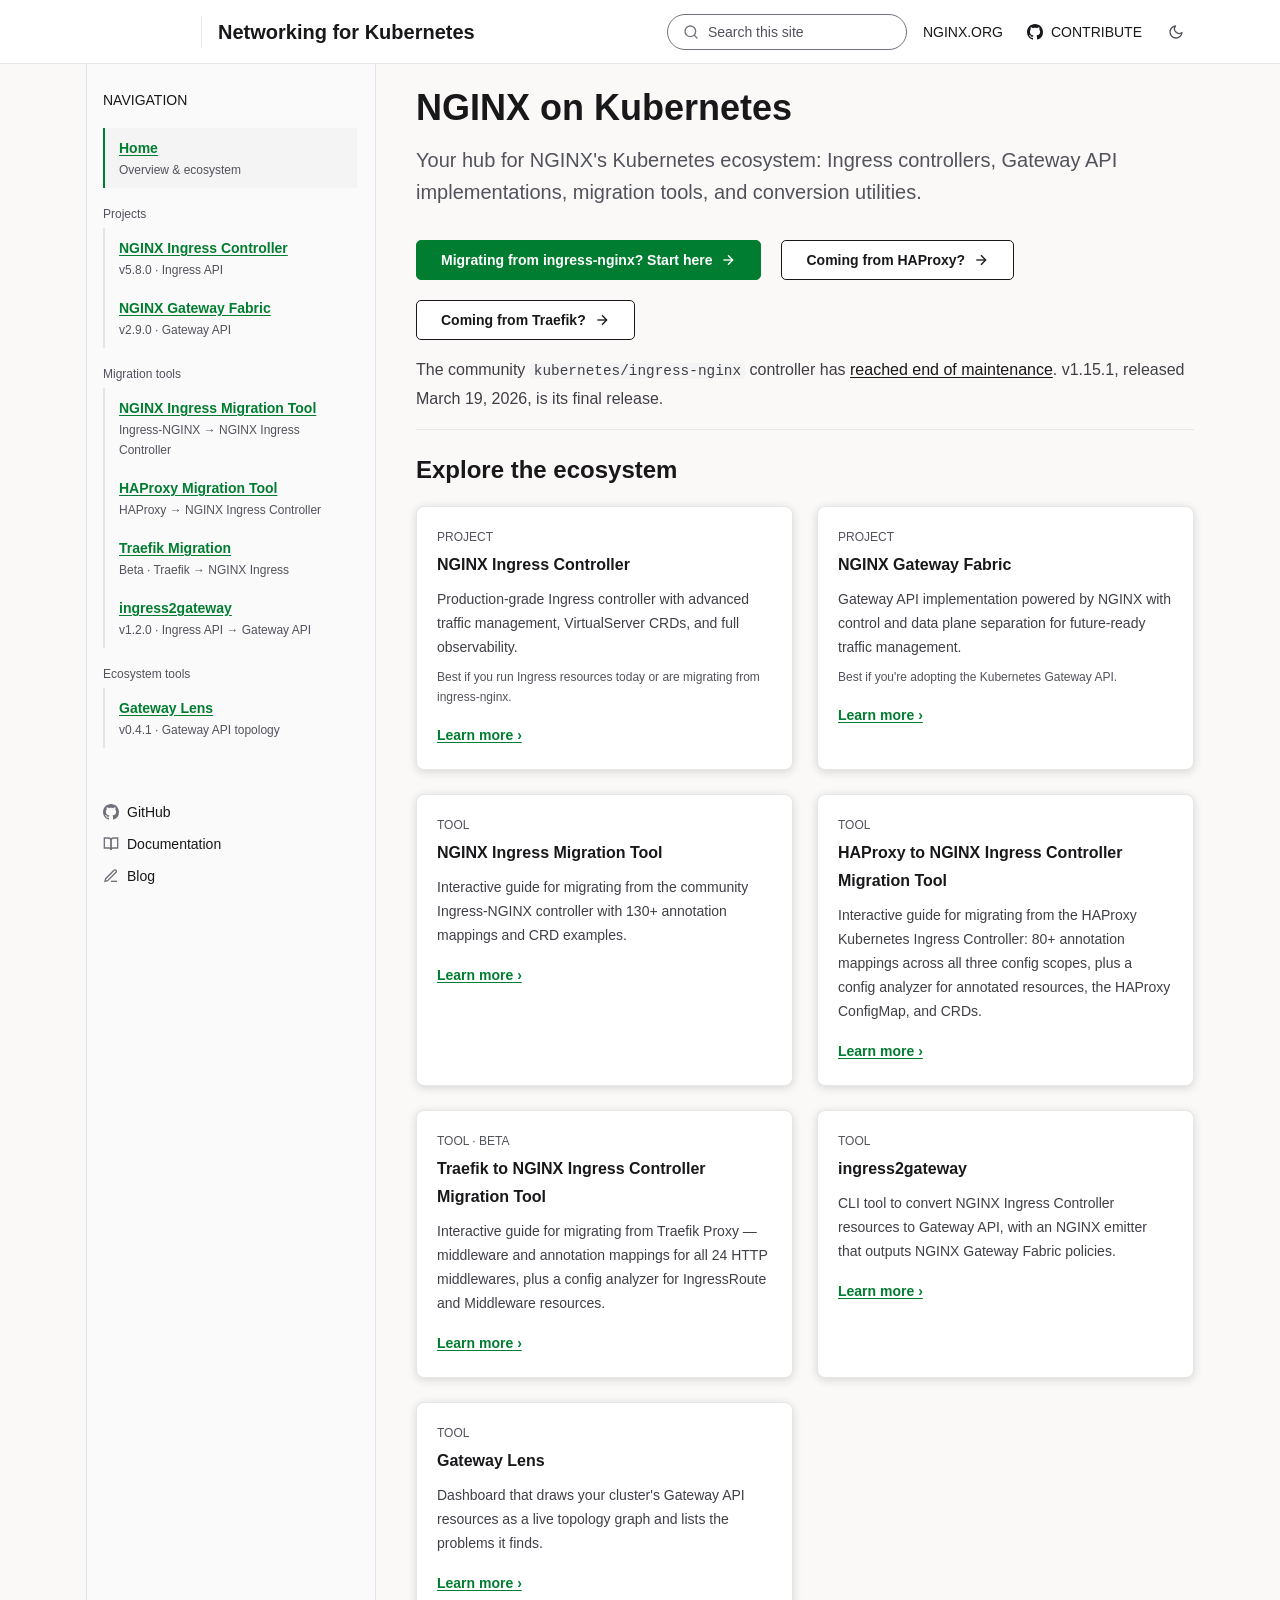
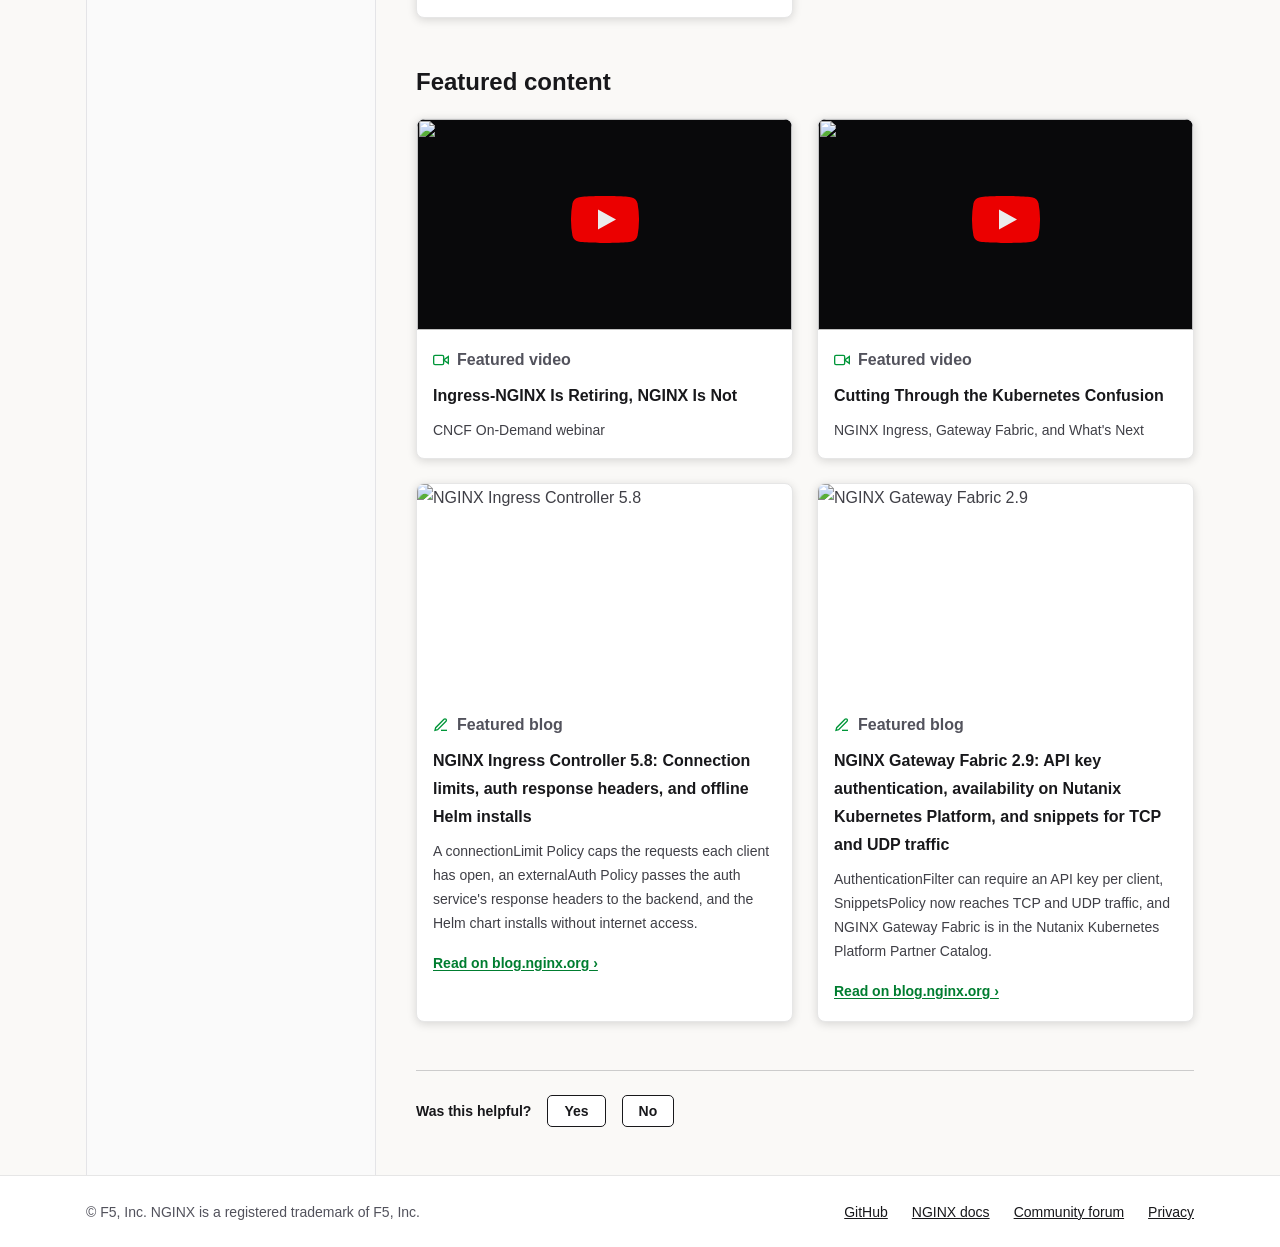
==== commit c2cd8931: "preview: Redesign the site in the F5 docs theme, from production 6b2b502 A preview for alessfg/kuber" ====
--- a/index.html
+++ b/index.html
@@ -4,7 +4,7 @@
     <meta charset="UTF-8">
     <meta name="viewport" content="width=device-width, initial-scale=1.0">
     <meta name="theme-color" content="#FFFFFF" media="(prefers-color-scheme: light)">
-    <meta name="theme-color" content="#0F1E57" media="(prefers-color-scheme: dark)">
+    <meta name="theme-color" content="#18181B" media="(prefers-color-scheme: dark)">
     <meta name="color-scheme" content="light dark">
     <meta name="description" content="NGINX on Kubernetes: the NGINX Ingress Controller, NGINX Gateway Fabric, migration tools, ingress2gateway and Gateway Lens resources.">
     <meta name="author" content="F5, Inc.">
@@ -53,7 +53,6 @@
     <link rel="stylesheet" href="assets/css/tokens.css">
     <link rel="stylesheet" href="assets/css/shared.css">
     <link rel="stylesheet" href="assets/css/index.css">
-    <link rel="stylesheet" href="assets/f5docs/f5-docs-theme.css">
     <!-- Without JS the inactive product pages stay hidden; stack them so the
          static content is readable. -->
     <noscript><style>.product-page[hidden] { display: block; }</style></noscript>
@@ -86,10 +85,14 @@
             </a>
             <div class="topbar-heading">
                 <span class="topbar-eyebrow">Networking for Kubernetes</span>
-                <span class="mobile-breadcrumb" id="mobileBreadcrumb">Home</span>
             </div>
         </div>
         <div class="topbar-right">
+                <label class="docs-search">
+                    <span class="sr-only">Filter the navigation</span>
+                    <svg aria-hidden="true" viewBox="0 0 24 24" fill="none" stroke="currentColor" stroke-width="2" stroke-linecap="round" stroke-linejoin="round"><circle cx="11" cy="11" r="8"/><path d="m21 21-4.3-4.3"/></svg>
+                    <input type="search" id="docsSearch" placeholder="Search this site" autocomplete="off">
+                </label>
             <a class="topbar-link hide-mobile" href="https://nginx.org" target="_blank" rel="noopener" aria-label="Visit nginx.org">
                 <svg aria-hidden="true" class="nginx-glyph" viewBox="0 0 53 60"><g transform="translate(-7.198 -0.359)"><path fill="#009639" d="M7.606,45.181a3.019,3.019,0,0,0,1.134,1.126L31.942,59.702a3.044,3.044,0,0,0,3.084,0L58.229,46.306a3.043,3.043,0,0,0,1.541-2.67V16.846a3.044,3.044,0,0,0-1.542-2.67L35.025,0.779a3.04,3.04,0,0,0-3.082,0L8.741,14.175a3.042,3.042,0,0,0-1.543,2.67V43.637a3.025,3.025,0,0,0,.407,1.544"/><path fill="#fff" d="M26.055,40.439a2.984,2.984,0,0,1-5.968,0l.003-20.483a3.111,3.111,0,0,1,3.388-2.899,5.306,5.306,0,0,1,4.067,1.819l.902,1.079L40.914,34.874V20.041a2.984,2.984,0,1,1,5.968,0l-.004,20.481a3.111,3.111,0,0,1-3.388,2.899,5.303,5.303,0,0,1-4.067-1.819L26.054,25.606V40.44Z"/></g></svg>
                 <span class="topbar-link-label">nginx.org</span>
@@ -129,14 +132,14 @@
                         <span class="dot" data-color="green"></span>
                         <span class="sidebar-link-text">
                             <span class="sidebar-link-name">NGINX Ingress Controller</span>
-                            <span class="sidebar-link-desc"><span data-version="nic.release">v5.7.0</span> &middot; Ingress API</span>
+                            <span class="sidebar-link-desc"><span data-version="nic.release">v5.8.0</span> &middot; Ingress API</span>
                         </span>
                     </a></li>
                     <li><a class="sidebar-link" href="#nginx-gateway-fabric" data-product="nginx-gateway-fabric">
                         <span class="dot" data-color="green"></span>
                         <span class="sidebar-link-text">
                             <span class="sidebar-link-name">NGINX Gateway Fabric</span>
-                            <span class="sidebar-link-desc"><span data-version="ngf.release">v2.8.0</span> &middot; Gateway API</span>
+                            <span class="sidebar-link-desc"><span data-version="ngf.release">v2.9.0</span> &middot; Gateway API</span>
                         </span>
                     </a></li>
                 </ul>
@@ -145,21 +148,21 @@
                 <div class="sidebar-label" id="sidebar-migration-tools-label">Migration tools</div>
                 <ul class="sidebar-nav">
                     <li><a class="sidebar-link" href="#migration-tool" data-product="migration-tool">
-                        <span class="dot" data-color="green"></span>
+                        <span class="dot" data-color="blue"></span>
                         <span class="sidebar-link-text">
                             <span class="sidebar-link-name">NGINX Ingress Migration Tool</span>
                             <span class="sidebar-link-desc">Ingress-NGINX &rarr; NGINX Ingress Controller</span>
                         </span>
                     </a></li>
                     <li><a class="sidebar-link" href="#haproxy-migration-tool" data-product="haproxy-migration-tool">
-                        <span class="dot" data-color="green"></span>
+                        <span class="dot" data-color="blue"></span>
                         <span class="sidebar-link-text">
                             <span class="sidebar-link-name">HAProxy Migration Tool</span>
                             <span class="sidebar-link-desc">HAProxy &rarr; NGINX Ingress Controller</span>
                         </span>
                     </a></li>
                     <li><a class="sidebar-link" href="#traefik-migration-tool" data-product="traefik-migration-tool">
-                        <span class="dot" data-color="green"></span>
+                        <span class="dot" data-color="blue"></span>
                         <span class="sidebar-link-text">
                             <span class="sidebar-link-name">Traefik Migration</span>
                             <span class="sidebar-link-desc">Beta &middot; Traefik &rarr; NGINX Ingress</span>
@@ -178,7 +181,7 @@
                 <div class="sidebar-label" id="sidebar-ecosystem-tools-label">Ecosystem tools</div>
                 <ul class="sidebar-nav">
                     <li><a class="sidebar-link" href="#gateway-lens" data-product="gateway-lens">
-                        <span class="dot" data-color="green"></span>
+                        <span class="dot" data-color="blue"></span>
                         <span class="sidebar-link-text">
                             <span class="sidebar-link-name">Gateway Lens</span>
                             <span class="sidebar-link-desc"><span data-version="lens.release">v0.4.1</span> &middot; Gateway API topology</span>
@@ -186,6 +189,7 @@
                     </a></li>
                 </ul>
             </section>
+            <div class="sidebar-divider"></div>
             <div class="sidebar-ext-links">
                 <a class="sidebar-ext" href="https://github.com/nginx" target="_blank" rel="noopener">
                     <svg aria-hidden="true" width="16" height="16" viewBox="0 0 24 24" fill="currentColor"><use href="#icon-github"/></svg>
@@ -217,6 +221,11 @@
 
         <!-- ── Main Content ── -->
         <main class="main" id="main-content">
+            <nav class="docs-breadcrumbs" aria-label="Breadcrumb">
+                <a href="#home">Home</a>
+                <svg aria-hidden="true" viewBox="0 0 24 24" fill="none" stroke="currentColor" stroke-width="2" stroke-linecap="round" stroke-linejoin="round"><path d="m9 18 6-6-6-6"/></svg>
+                <span id="mobileBreadcrumb" aria-current="page">Home</span>
+            </nav>
 
             <!-- ════════════════════════════════════════════ -->
             <!-- Home Page                                     -->
@@ -261,22 +270,22 @@
                             <span class="card-link" aria-hidden="true">Learn more &rsaquo;</span>
                         </a>
                         <a class="project-card" href="#migration-tool" data-navigate="migration-tool">
-                            <span class="project-card-badge green">Tool</span>
+                            <span class="project-card-badge blue">Tool</span>
                             <h3>NGINX Ingress Migration Tool</h3>
                             <p>Interactive guide for migrating from the community Ingress-NGINX controller with 130+ annotation mappings and CRD examples.</p>
-                            <span class="card-link" aria-hidden="true">Learn more &rsaquo;</span>
+                            <span class="card-link blue" aria-hidden="true">Learn more &rsaquo;</span>
                         </a>
                         <a class="project-card" href="#haproxy-migration-tool" data-navigate="haproxy-migration-tool">
-                            <span class="project-card-badge green">Tool</span>
+                            <span class="project-card-badge blue">Tool</span>
                             <h3>HAProxy to NGINX Ingress Controller Migration Tool</h3>
                             <p>Interactive guide for migrating from the HAProxy Kubernetes Ingress Controller: 80+ annotation mappings across all three config scopes, plus a config analyzer for annotated resources, the HAProxy ConfigMap, and CRDs.</p>
-                            <span class="card-link" aria-hidden="true">Learn more &rsaquo;</span>
+                            <span class="card-link blue" aria-hidden="true">Learn more &rsaquo;</span>
                         </a>
                         <a class="project-card" href="#traefik-migration-tool" data-navigate="traefik-migration-tool">
-                            <span class="project-card-badge green">Tool &middot; Beta</span>
+                            <span class="project-card-badge blue">Tool &middot; Beta</span>
                             <h3>Traefik to NGINX Ingress Controller Migration Tool</h3>
                             <p>Interactive guide for migrating from Traefik Proxy — middleware and annotation mappings for all 24 HTTP middlewares, plus a config analyzer for IngressRoute and Middleware resources.</p>
-                            <span class="card-link" aria-hidden="true">Learn more &rsaquo;</span>
+                            <span class="card-link blue" aria-hidden="true">Learn more &rsaquo;</span>
                         </a>
                         <a class="project-card" href="#ingress2gateway" data-navigate="ingress2gateway">
                             <span class="project-card-badge blue">Tool</span>
@@ -285,10 +294,10 @@
                             <span class="card-link blue" aria-hidden="true">Learn more &rsaquo;</span>
                         </a>
                         <a class="project-card" href="#gateway-lens" data-navigate="gateway-lens">
-                            <span class="project-card-badge green">Tool</span>
+                            <span class="project-card-badge blue">Tool</span>
                             <h3>Gateway Lens</h3>
                             <p>Dashboard that draws your cluster's Gateway API resources as a live topology graph and lists the problems it finds.</p>
-                            <span class="card-link" aria-hidden="true">Learn more &rsaquo;</span>
+                            <span class="card-link blue" aria-hidden="true">Learn more &rsaquo;</span>
                         </a>
                     </div>
 
@@ -320,21 +329,21 @@
                                 <p>NGINX Ingress, Gateway Fabric, and What's Next</p>
                             </div>
                         </div>
-                        <a class="feature-card feature-card-flush" href="https://blog.nginx.org/blog/nginx-ingress-controller-5-7-http-2-to-your-upstreams-opaque-secrets-and-cert-manager-challenges-behind-https-redirects" target="_blank" rel="noopener">
-                            <img class="feature-card-thumb" src="https://blog.nginx.org/wp-content/uploads/2026/10/ingress-controller-5.7-1024x576.png" alt="NGINX Ingress Controller 5.7" loading="lazy" decoding="async">
+                        <a class="feature-card feature-card-flush" href="https://blog.nginx.org/blog/nginx-ingress-controller-5-8-connection-limits-auth-response-headers-and-offline-helm-installs" target="_blank" rel="noopener">
+                            <img class="feature-card-thumb" src="https://blog.nginx.org/wp-content/uploads/2026/11/ingress-controller-5.8-wordpress-1024x536.png" alt="NGINX Ingress Controller 5.8" loading="lazy" decoding="async">
                             <div class="feature-card-body">
                                 <p class="feature-title"><svg aria-hidden="true" width="16" height="16" viewBox="0 0 24 24" fill="none" stroke="var(--green)" stroke-width="2"><path d="M12 20h9"/><path d="M16.5 3.5a2.121 2.121 0 013 3L7 19l-4 1 1-4L16.5 3.5z"/></svg> Featured blog</p>
-                                <h3 class="feature-card-eyebrow">NGINX Ingress Controller 5.7: HTTP/2 to your upstreams, Opaque Secrets, and cert-manager challenges behind HTTPS redirects</h3>
-                                <p>Upstreams can speak cleartext HTTP/2, an Opaque Secret works anywhere a TLS, CA, or htpasswd Secret does, and HTTP-01 challenges pass hosts that redirect to HTTPS or require authentication.</p>
+                                <h3 class="feature-card-eyebrow">NGINX Ingress Controller 5.8: Connection limits, auth response headers, and offline Helm installs</h3>
+                                <p>A connectionLimit Policy caps the requests each client has open, an externalAuth Policy passes the auth service's response headers to the backend, and the Helm chart installs without internet access.</p>
                                 <span class="feature-card-cta">Read on blog.nginx.org &rsaquo;</span>
                             </div>
                         </a>
-                        <a class="feature-card feature-card-flush" href="https://blog.nginx.org/blog/nginx-gateway-fabric-2-8-ip-allow-and-deny-lists-passive-health-checks-and-cookie-based-session-persistence" target="_blank" rel="noopener">
-                            <img class="feature-card-thumb" src="https://blog.nginx.org/wp-content/uploads/2026/10/gateway-fabric-2.8-1024x576.png" alt="NGINX Gateway Fabric 2.8" loading="lazy" decoding="async">
+                        <a class="feature-card feature-card-flush" href="https://blog.nginx.org/blog/nginx-gateway-fabric-2-9-api-key-authentication-availability-on-nutanix-kubernetes-platform-and-snippets-for-tcp-and-udp-traffic" target="_blank" rel="noopener">
+                            <img class="feature-card-thumb" src="https://blog.nginx.org/wp-content/uploads/2026/11/gateway-fabric-2.9-wordpress-1024x536.png" alt="NGINX Gateway Fabric 2.9" loading="lazy" decoding="async">
                             <div class="feature-card-body">
                                 <p class="feature-title"><svg aria-hidden="true" width="16" height="16" viewBox="0 0 24 24" fill="none" stroke="var(--green)" stroke-width="2"><path d="M12 20h9"/><path d="M16.5 3.5a2.121 2.121 0 013 3L7 19l-4 1 1-4L16.5 3.5z"/></svg> Featured blog</p>
-                                <h3 class="feature-card-eyebrow">NGINX Gateway Fabric 2.8: IP allow and deny lists, passive health checks, and cookie-based session persistence</h3>
-                                <p>A new AccessPolicy allows or denies client IP ranges per Gateway or route, UpstreamSettingsPolicy tunes passive health checks, and session persistence no longer needs NGINX Plus.</p>
+                                <h3 class="feature-card-eyebrow">NGINX Gateway Fabric 2.9: API key authentication, availability on Nutanix Kubernetes Platform, and snippets for TCP and UDP traffic</h3>
+                                <p>AuthenticationFilter can require an API key per client, SnippetsPolicy now reaches TCP and UDP traffic, and NGINX Gateway Fabric is in the Nutanix Kubernetes Platform Partner Catalog.</p>
                                 <span class="feature-card-cta">Read on blog.nginx.org &rsaquo;</span>
                             </div>
                         </a>
@@ -351,7 +360,7 @@
                         <span class="page-hero-badge nic">
                             <svg aria-hidden="true" width="16" height="16" viewBox="34 5 36 48" fill="none"><path fill="#009639" d="M35.31,40.15c.21.37.52.66.86.86l17.65,10.19c.34.2.75.32,1.17.32s.83-.12,1.17-.32l17.65-10.19c.35-.2.65-.48.86-.86.21-.37.31-.78.31-1.18v-20.38c0-.4-.1-.81-.31-1.18-.21-.37-.52-.66-.86-.86l-17.65-10.19c-.34-.2-.74-.32-1.17-.32s-.83.12-1.17.32l-17.65,10.19c-.35.2-.65.49-.86.86-.21.37-.31.78-.31,1.18v20.38c0,.4.1.8.31,1.18"/><path fill="#fff" d="M56.79,36.68h-13.66c-.37,0-.67-.3-.67-.67v-13.66c0-.37.3-.67.67-.67h13.66c.37,0,.67.3.67.67v13.66c0,.37-.3.67-.67.67Z"/><path fill="#fff" d="M67,22.69h-4.08c-.25,0-.46-.21-.46-.46v-4.08c0-.25.21-.46.46-.46h4.08c.25,0,.46.21.46.46v4.08c0,.25-.21.46-.46.46Z"/><path fill="#fff" d="M67,31.68h-4.08c-.25,0-.46-.21-.46-.46v-4.08c0-.25.21-.46.46-.46h4.08c.25,0,.46.21.46.46v4.08c0,.25-.21.46-.46.46Z"/><path fill="#fff" d="M67.08,39.88h-4.08c-.25,0-.46-.21-.46-.46v-4.08c0-.25.21-.46.46-.46h4.08c.25,0,.46.21.46.46v4.08c0,.25-.21.46-.46.46Z"/><polygon fill="#fff" points="64.95 29.68 48.15 29.66 64.7 19.76 65.21 20.62 51.76 28.67 64.96 28.68 64.95 29.68"/><rect fill="#fff" x="57" y="24.68" width="1" height="17.18" transform="translate(.78 67.86) rotate(-61.43)"/></svg>
                             Ingress Controller
-                            <a class="hero-version" data-version="nic.release" href="https://github.com/nginx/kubernetes-ingress/releases/tag/v5.7.0" target="_blank" rel="noopener">v5.7.0</a>
+                            <a class="hero-version" data-version="nic.release" href="https://github.com/nginx/kubernetes-ingress/releases/tag/v5.8.0" target="_blank" rel="noopener">v5.8.0</a>
                         </span>
                         <h1>NGINX Ingress Controller</h1>
                         <p>Production-grade Ingress controller built on NGINX. Advanced traffic management, TLS termination, VirtualServer CRDs, and full observability for Kubernetes.</p>
@@ -414,11 +423,11 @@
                         <div class="details-grid">
                             <div class="detail-item">
                                 <span class="detail-label">Latest version</span>
-                                <span class="version-pill nic"><a data-version="nic.release" href="https://github.com/nginx/kubernetes-ingress/releases/latest" target="_blank" rel="noopener">v5.7.0</a></span>
+                                <span class="version-pill nic"><a data-version="nic.release" href="https://github.com/nginx/kubernetes-ingress/releases/latest" target="_blank" rel="noopener">v5.8.0</a></span>
                             </div>
                             <div class="detail-item">
                                 <span class="detail-label">Latest Helm chart</span>
-                                <span class="version-pill nic"><a data-version="nic.helm" href="https://github.com/nginx/kubernetes-ingress/tree/v5.7.0/charts/nginx-ingress" target="_blank" rel="noopener">v2.8.0</a></span>
+                                <span class="version-pill nic"><a data-version="nic.helm" href="https://github.com/nginx/kubernetes-ingress/tree/v5.8.0/charts/nginx-ingress" target="_blank" rel="noopener">v2.9.0</a></span>
                             </div>
                             <div class="detail-item">
                                 <span class="detail-label">Custom resources</span>
@@ -448,7 +457,7 @@
                         <thead><tr><th scope="col">Component</th><th scope="col">Version</th></tr></thead>
                         <tbody>
                             <tr><td>Kubernetes</td><td data-compat="kubernetes">1.35, 1.36, 1.37</td></tr>
-                            <tr><td>NGINX</td><td data-compat="nginx">1.31.7</td></tr>
+                            <tr><td>NGINX</td><td data-compat="nginx">1.31.9</td></tr>
                         </tbody>
                     </table>
 
@@ -457,7 +466,7 @@
                         <div class="code-block"><button class="copy-btn" aria-label="Copy NGINX Ingress Controller install command">Copy</button><code><span class="comment"># Install via Helm (OCI registry)</span>
 <span class="cmd">helm</span> install nginx-ingress \
   oci://ghcr.io/nginx/charts/nginx-ingress \
-  <span class="flag">--version</span> <span class="str" data-version="nic.helm" data-version-format="bare">2.8.0</span> \
+  <span class="flag">--version</span> <span class="str" data-version="nic.helm" data-version-format="bare">2.9.0</span> \
   <span class="flag">--namespace</span> nginx-ingress <span class="flag">--create-namespace</span></code></div>
                     </div>
 
@@ -473,7 +482,7 @@
                         <span class="page-hero-badge ngf">
                             <svg aria-hidden="true" width="16" height="16" viewBox="34 5 36 48" fill="none"><path fill="#009639" d="M35.31,39.58c.21.37.52.66.86.86l17.65,10.19c.34.2.75.32,1.17.32s.83-.12,1.17-.32l17.65-10.19c.35-.2.65-.48.86-.86.21-.37.31-.78.31-1.18v-20.38c0-.4-.1-.81-.31-1.18-.21-.37-.52-.66-.86-.86l-17.65-10.19c-.34-.2-.74-.32-1.17-.32s-.83.12-1.17.32l-17.65,10.19c-.35.2-.65.49-.86.86-.21.37-.31.78-.31,1.18v20.38c0,.4.1.8.31,1.18"/><polygon fill="#fff" points="54.87 41.41 43.25 34.46 54.88 27.97 55.37 28.84 45.25 34.49 55.38 40.55 54.87 41.41"/><path fill="#fff" d="M66.51,35.33l-11.38-6.35-.51.3v-12.98l-10.38,6.06-.5-.86,11.89-6.94v12.96l10.88-6.47v14.27ZM56.13,28.39l9.38,5.23v-10.81l-9.38,5.58Z"/><circle fill="#fff" cx="43.99" cy="21.94" r="3"/><circle fill="#fff" cx="66.01" cy="21.94" r="3"/><circle fill="#fff" cx="55.13" cy="15.44" r="3"/><circle fill="#fff" cx="55.13" cy="28.41" r="3"/><circle fill="#fff" cx="44.25" cy="34.48" r="3"/><circle fill="#fff" cx="55.13" cy="40.98" r="3"/><circle fill="#fff" cx="66.01" cy="34.48" r="3"/></svg>
                             Gateway Fabric
-                            <a class="hero-version" data-version="ngf.release" href="https://github.com/nginx/nginx-gateway-fabric/releases/tag/v2.8.0" target="_blank" rel="noopener">v2.8.0</a>
+                            <a class="hero-version" data-version="ngf.release" href="https://github.com/nginx/nginx-gateway-fabric/releases/tag/v2.9.0" target="_blank" rel="noopener">v2.9.0</a>
                         </span>
                         <h1>NGINX Gateway Fabric</h1>
                         <p>Gateway API implementation powered by NGINX. A future-ready, standards-based approach to Kubernetes traffic management with control and data plane separation.</p>
@@ -507,7 +516,7 @@
                     <div class="feature-grid">
                         <div class="feature-card">
                             <h3 class="feature-title"><svg aria-hidden="true" width="16" height="16" viewBox="0 0 24 24" fill="none" stroke="var(--green)" stroke-width="2"><path d="M21 16V8a2 2 0 00-1-1.73l-7-4a2 2 0 00-2 0l-7 4A2 2 0 003 8v8a2 2 0 001 1.73l7 4a2 2 0 002 0l7-4A2 2 0 0021 16z"/></svg> Gateway API native</h3>
-                            <p>First-class Kubernetes Gateway API v1.6.3 implementation with full conformance testing across HTTP, GRPC, TLS, TCP, and UDP.</p>
+                            <p>First-class Kubernetes Gateway API v1.7.0 implementation with full conformance testing across HTTP, GRPC, TLS, TCP, and UDP.</p>
                         </div>
                         <div class="feature-card">
                             <h3 class="feature-title"><svg aria-hidden="true" width="16" height="16" viewBox="0 0 24 24" fill="none" stroke="var(--green)" stroke-width="2"><rect x="2" y="2" width="20" height="8" rx="2"/><rect x="2" y="14" width="20" height="8" rx="2"/><path d="M6 6h.01M6 18h.01"/></svg> Control &amp; data plane separation</h3>
@@ -536,11 +545,11 @@
                         <div class="details-grid">
                             <div class="detail-item">
                                 <span class="detail-label">Latest version</span>
-                                <span class="version-pill ngf"><a data-version="ngf.release" href="https://github.com/nginx/nginx-gateway-fabric/releases/latest" target="_blank" rel="noopener">v2.8.0</a></span>
+                                <span class="version-pill ngf"><a data-version="ngf.release" href="https://github.com/nginx/nginx-gateway-fabric/releases/latest" target="_blank" rel="noopener">v2.9.0</a></span>
                             </div>
                             <div class="detail-item">
                                 <span class="detail-label">Latest Helm chart</span>
-                                <span class="version-pill ngf"><a data-version="ngf.helm" href="https://github.com/nginx/nginx-gateway-fabric/tree/v2.8.0/charts/nginx-gateway-fabric" target="_blank" rel="noopener">v2.8.0</a></span>
+                                <span class="version-pill ngf"><a data-version="ngf.helm" href="https://github.com/nginx/nginx-gateway-fabric/tree/v2.9.0/charts/nginx-gateway-fabric" target="_blank" rel="noopener">v2.9.0</a></span>
                             </div>
                             <div class="detail-item">
                                 <span class="detail-label">Supported resources</span>
@@ -579,7 +588,7 @@
                             </div>
                             <div class="detail-item">
                                 <span class="detail-label">Fully conformant Gateway API</span>
-                                <span class="version-pill ngf"><a href="https://gateway-api.sigs.k8s.io/docs/implementations/list/#gateway-controller-implementation-status" target="_blank" rel="noopener">v1.6.3</a></span>
+                                <span class="version-pill ngf"><a href="https://gateway-api.sigs.k8s.io/docs/implementations/list/#gateway-controller-implementation-status" target="_blank" rel="noopener">v1.7.0</a></span>
                             </div>
                         </div>
                     </div>
@@ -590,7 +599,7 @@
                         <thead><tr><th scope="col">Component</th><th scope="col">Version</th></tr></thead>
                         <tbody>
                             <tr><td>Kubernetes</td><td data-compat="kubernetes">1.35, 1.36, 1.37</td></tr>
-                            <tr><td>NGINX</td><td data-compat="nginx">1.31.7</td></tr>
+                            <tr><td>NGINX</td><td data-compat="nginx">1.31.9</td></tr>
                         </tbody>
                     </table>
 
@@ -598,12 +607,12 @@
                         <h2 class="section-heading section-heading-plain">Quick start</h2>
                         <div class="code-block"><button class="copy-btn" aria-label="Copy Gateway API CRD install command">Copy</button><code><span class="comment"># Install the Gateway API CRDs first (standard channel)</span>
 <span class="cmd">kubectl</span> kustomize \
-  <span class="str">"https://github.com/nginx/nginx-gateway-fabric/config/crd/gateway-api/standard?ref=<span data-version="ngf.release">v2.8.0</span>"</span> \
+  <span class="str">"https://github.com/nginx/nginx-gateway-fabric/config/crd/gateway-api/standard?ref=<span data-version="ngf.release">v2.9.0</span>"</span> \
   | <span class="cmd">kubectl</span> apply -f -</code></div>
                         <div class="code-block"><button class="copy-btn" aria-label="Copy NGINX Gateway Fabric install command">Copy</button><code><span class="comment"># Install via Helm (OCI registry)</span>
 <span class="cmd">helm</span> install nginx-gateway-fabric \
   oci://ghcr.io/nginx/charts/nginx-gateway-fabric \
-  <span class="flag">--version</span> <span class="str" data-version="ngf.helm" data-version-format="bare">2.8.0</span> \
+  <span class="flag">--version</span> <span class="str" data-version="ngf.helm" data-version-format="bare">2.9.0</span> \
   <span class="flag">--namespace</span> nginx-gateway-fabric <span class="flag">--create-namespace</span></code></div>
                     </div>
 
@@ -614,9 +623,9 @@
             <!-- Migration Tool Page                          -->
             <!-- ════════════════════════════════════════════ -->
             <div class="product-page" id="page-migration-tool" hidden>
-                <div class="page-hero nic">
+                <div class="page-hero migration">
                     <div class="page-hero-content">
-                        <span class="page-hero-badge nic">
+                        <span class="page-hero-badge migration">
                             <svg aria-hidden="true" width="14" height="14" viewBox="0 0 24 24" fill="none" stroke="currentColor" stroke-width="2"><path d="M5 12h14M12 5l7 7-7 7"/></svg>
                             Migration tool
                         </span>
@@ -626,7 +635,7 @@
                 </div>
                 <div class="page-body">
                     <div class="cta-row">
-                        <a class="cta cta-primary nic" href="ingress-nginx-migration.html">
+                        <a class="cta cta-primary migration" href="ingress-nginx-migration.html">
                             <svg aria-hidden="true" viewBox="0 0 24 24" fill="none" stroke="currentColor" stroke-width="2"><path d="M5 12h14"/><polyline points="12 5 19 12 12 19"/></svg>
                             Open the migration tool
                         </a>
@@ -635,27 +644,27 @@
                     <h2 class="sr-only">Migration tool features</h2>
                     <div class="feature-grid">
                         <div class="feature-card">
-                            <h3 class="feature-title"><svg aria-hidden="true" width="16" height="16" viewBox="0 0 24 24" fill="none" stroke="var(--green)" stroke-width="2"><path d="M14 2H6a2 2 0 00-2 2v16a2 2 0 002 2h12a2 2 0 002-2V8z"/><path d="M14 2v6h6"/><path d="M16 13H8m8 4H8m2-8H8"/></svg> Interactive YAML analyzer</h3>
+                            <h3 class="feature-title"><svg aria-hidden="true" width="16" height="16" viewBox="0 0 24 24" fill="none" stroke="var(--blue)" stroke-width="2"><path d="M14 2H6a2 2 0 00-2 2v16a2 2 0 002 2h12a2 2 0 002-2V8z"/><path d="M14 2v6h6"/><path d="M16 13H8m8 4H8m2-8H8"/></svg> Interactive YAML analyzer</h3>
                             <p>Paste your existing Ingress YAML and get an instant migration plan with converted annotations, ConfigMap mappings, and CRD suggestions.</p>
                         </div>
                         <div class="feature-card">
-                            <h3 class="feature-title"><svg aria-hidden="true" width="16" height="16" viewBox="0 0 24 24" fill="none" stroke="var(--green)" stroke-width="2"><rect x="3" y="3" width="18" height="18" rx="2"/><path d="M3 9h18M9 21V9"/></svg> 130+ annotation mappings</h3>
+                            <h3 class="feature-title"><svg aria-hidden="true" width="16" height="16" viewBox="0 0 24 24" fill="none" stroke="var(--blue)" stroke-width="2"><rect x="3" y="3" width="18" height="18" rx="2"/><path d="M3 9h18M9 21V9"/></svg> 130+ annotation mappings</h3>
                             <p>Complete mapping table with community annotations, their NGINX Ingress Controller equivalents, side-by-side YAML examples, and searchable filters.</p>
                         </div>
                         <div class="feature-card">
-                            <h3 class="feature-title"><svg aria-hidden="true" width="16" height="16" viewBox="0 0 24 24" fill="none" stroke="var(--green)" stroke-width="2"><path d="M16 4h2a2 2 0 012 2v14a2 2 0 01-2 2H6a2 2 0 01-2-2V6a2 2 0 012-2h2"/><rect x="8" y="2" width="8" height="4" rx="1"/></svg> CRD migration examples</h3>
+                            <h3 class="feature-title"><svg aria-hidden="true" width="16" height="16" viewBox="0 0 24 24" fill="none" stroke="var(--blue)" stroke-width="2"><path d="M16 4h2a2 2 0 012 2v14a2 2 0 01-2 2H6a2 2 0 01-2-2V6a2 2 0 012-2h2"/><rect x="8" y="2" width="8" height="4" rx="1"/></svg> CRD migration examples</h3>
                             <p>Side-by-side examples for VirtualServer, VirtualServerRoute, Policy, TransportServer, and GlobalConfiguration CRDs.</p>
                         </div>
                         <div class="feature-card">
-                            <h3 class="feature-title"><svg aria-hidden="true" width="16" height="16" viewBox="0 0 24 24" fill="none" stroke="var(--green)" stroke-width="2"><path d="M12 20h9M16.5 3.5a2.121 2.121 0 013 3L7 19l-4 1 1-4L16.5 3.5z"/></svg> ConfigMap migration</h3>
+                            <h3 class="feature-title"><svg aria-hidden="true" width="16" height="16" viewBox="0 0 24 24" fill="none" stroke="var(--blue)" stroke-width="2"><path d="M12 20h9M16.5 3.5a2.121 2.121 0 013 3L7 19l-4 1 1-4L16.5 3.5z"/></svg> ConfigMap migration</h3>
                             <p>Detailed guide for migrating ConfigMap-based global configuration between the community controller and the NGINX Ingress Controller.</p>
                         </div>
                         <div class="feature-card">
-                            <h3 class="feature-title"><svg aria-hidden="true" width="16" height="16" viewBox="0 0 24 24" fill="none" stroke="var(--green)" stroke-width="2"><path d="M22 12h-4l-3 9L9 3l-3 9H2"/></svg> Complexity assessment</h3>
+                            <h3 class="feature-title"><svg aria-hidden="true" width="16" height="16" viewBox="0 0 24 24" fill="none" stroke="var(--blue)" stroke-width="2"><path d="M22 12h-4l-3 9L9 3l-3 9H2"/></svg> Complexity assessment</h3>
                             <p>The analyzer evaluates your Ingress resources and provides a migration complexity score with actionable recommendations.</p>
                         </div>
                         <div class="feature-card">
-                            <h3 class="feature-title"><svg aria-hidden="true" width="16" height="16" viewBox="0 0 24 24" fill="none" stroke="var(--green)" stroke-width="2"><polyline points="16 18 22 12 16 6"/><polyline points="8 6 2 12 8 18"/></svg> Copy-ready output</h3>
+                            <h3 class="feature-title"><svg aria-hidden="true" width="16" height="16" viewBox="0 0 24 24" fill="none" stroke="var(--blue)" stroke-width="2"><polyline points="16 18 22 12 16 6"/><polyline points="8 6 2 12 8 18"/></svg> Copy-ready output</h3>
                             <p>Every code block and generated YAML snippet includes a one-click copy button for immediate use in your workflow.</p>
                         </div>
                     </div>
@@ -665,19 +674,19 @@
                         <p>A companion command line tool, <code>nic-migrate</code>, runs the same analysis across a whole directory of manifests or a live cluster. It is in <strong>beta</strong> and lives in <a href="https://github.com/nginx/kubernetes.nginx.org/tree/main/tools/nic-migrate" target="_blank" rel="noopener noreferrer">this site's repository</a>.</p>
                         <div class="preview-stats">
                             <div class="preview-stat">
-                                <span class="num green">130+</span>
+                                <span class="num migration">130+</span>
                                 <span class="label">Annotations</span>
                             </div>
                             <div class="preview-stat">
-                                <span class="num green">55+</span>
+                                <span class="num migration">55+</span>
                                 <span class="label">Mapping groups</span>
                             </div>
                             <div class="preview-stat">
-                                <span class="num green">5</span>
+                                <span class="num migration">5</span>
                                 <span class="label">CRD types</span>
                             </div>
                             <div class="preview-stat">
-                                <span class="num green">40+</span>
+                                <span class="num migration">40+</span>
                                 <span class="label">ConfigMap keys</span>
                             </div>
                         </div>
@@ -690,9 +699,9 @@
             <!-- HAProxy Migration Tool Page                  -->
             <!-- ════════════════════════════════════════════ -->
             <div class="product-page" id="page-haproxy-migration-tool" hidden>
-                <div class="page-hero nic">
+                <div class="page-hero migration">
                     <div class="page-hero-content">
-                        <span class="page-hero-badge nic">
+                        <span class="page-hero-badge migration">
                             <svg aria-hidden="true" width="14" height="14" viewBox="0 0 24 24" fill="none" stroke="currentColor" stroke-width="2"><path d="M5 12h14M12 5l7 7-7 7"/></svg>
                             Migration tool
                         </span>
@@ -702,7 +711,7 @@
                 </div>
                 <div class="page-body">
                     <div class="cta-row">
-                        <a class="cta cta-primary nic" href="haproxy-migration.html">
+                        <a class="cta cta-primary migration" href="haproxy-migration.html">
                             <svg aria-hidden="true" viewBox="0 0 24 24" fill="none" stroke="currentColor" stroke-width="2"><path d="M5 12h14"/><polyline points="12 5 19 12 12 19"/></svg>
                             Open the HAProxy migration tool
                         </a>
@@ -710,27 +719,27 @@
 
                     <div class="feature-grid">
                         <div class="feature-card">
-                            <h3 class="feature-title"><svg aria-hidden="true" width="16" height="16" viewBox="0 0 24 24" fill="none" stroke="var(--green)" stroke-width="2"><path d="M14 2H6a2 2 0 00-2 2v16a2 2 0 002 2h12a2 2 0 002-2V8z"/><path d="M14 2v6h6"/><path d="M16 13H8m8 4H8m2-8H8"/></svg> HAProxy-native analyzer</h3>
+                            <h3 class="feature-title"><svg aria-hidden="true" width="16" height="16" viewBox="0 0 24 24" fill="none" stroke="var(--blue)" stroke-width="2"><path d="M14 2H6a2 2 0 00-2 2v16a2 2 0 002 2h12a2 2 0 002-2V8z"/><path d="M14 2v6h6"/><path d="M16 13H8m8 4H8m2-8H8"/></svg> HAProxy-native analyzer</h3>
                             <p>Paste annotated Ingress or Service YAML, the HAProxy controller ConfigMap, or Global/Defaults/Backend/Frontend/TCP custom resources, and the analyzer generates ready-to-use NGINX Ingress Controller resources.</p>
                         </div>
                         <div class="feature-card">
-                            <h3 class="feature-title"><svg aria-hidden="true" width="16" height="16" viewBox="0 0 24 24" fill="none" stroke="var(--green)" stroke-width="2"><rect x="3" y="3" width="18" height="18" rx="2"/><path d="M3 9h18M9 21V9"/></svg> Full annotation coverage</h3>
+                            <h3 class="feature-title"><svg aria-hidden="true" width="16" height="16" viewBox="0 0 24 24" fill="none" stroke="var(--blue)" stroke-width="2"><rect x="3" y="3" width="18" height="18" rx="2"/><path d="M3 9h18M9 21V9"/></svg> Full annotation coverage</h3>
                             <p>80+ haproxy.org annotations mapped across all three HAProxy config scopes (ConfigMap, Ingress, Service) to Policy CRDs, VirtualServer fields, nginx.org annotations, or ConfigMap keys.</p>
                         </div>
                         <div class="feature-card">
-                            <h3 class="feature-title"><svg aria-hidden="true" width="16" height="16" viewBox="0 0 24 24" fill="none" stroke="var(--green)" stroke-width="2"><path d="M16 4h2a2 2 0 012 2v14a2 2 0 01-2 2H6a2 2 0 01-2-2V6a2 2 0 012-2h2"/><rect x="8" y="2" width="8" height="4" rx="1"/></svg> Canary &amp; ACL translation</h3>
+                            <h3 class="feature-title"><svg aria-hidden="true" width="16" height="16" viewBox="0 0 24 24" fill="none" stroke="var(--blue)" stroke-width="2"><path d="M16 4h2a2 2 0 012 2v14a2 2 0 01-2 2H6a2 2 0 01-2-2V6a2 2 0 012-2h2"/><rect x="8" y="2" width="8" height="4" rx="1"/></svg> Canary &amp; ACL translation</h3>
                             <p>route-acl rules translated to VirtualServer traffic splits and match conditions: rand() percentages, cookie, header, and query matchers, including what cannot be expressed and why.</p>
                         </div>
                         <div class="feature-card">
-                            <h3 class="feature-title"><svg aria-hidden="true" width="16" height="16" viewBox="0 0 24 24" fill="none" stroke="var(--green)" stroke-width="2"><rect x="3" y="11" width="18" height="11" rx="2"/><path d="M7 11V7a5 5 0 0110 0v4"/></svg> Secret &amp; TLS conversion</h3>
+                            <h3 class="feature-title"><svg aria-hidden="true" width="16" height="16" viewBox="0 0 24 24" fill="none" stroke="var(--blue)" stroke-width="2"><rect x="3" y="11" width="18" height="11" rx="2"/><path d="M7 11V7a5 5 0 0110 0v4"/></svg> Secret &amp; TLS conversion</h3>
                             <p>Auth and CA Secret formats re-typed for NGINX (htpasswd, nginx.org/ca), client and backend mTLS mapped to Policies, and SSL passthrough converted to TransportServer resources.</p>
                         </div>
                         <div class="feature-card">
-                            <h3 class="feature-title"><svg aria-hidden="true" width="16" height="16" viewBox="0 0 24 24" fill="none" stroke="var(--green)" stroke-width="2"><path d="M22 12h-4l-3 9L9 3l-3 9H2"/></svg> TCP services &amp; CRDs</h3>
+                            <h3 class="feature-title"><svg aria-hidden="true" width="16" height="16" viewBox="0 0 24 24" fill="none" stroke="var(--blue)" stroke-width="2"><path d="M22 12h-4l-3 9L9 3l-3 9H2"/></svg> TCP services &amp; CRDs</h3>
                             <p>tcp-services ConfigMap entries and TCP custom resources convert to GlobalConfiguration listeners and TransportServer resources; Global and Defaults CRs map to NGINX ConfigMap keys.</p>
                         </div>
                         <div class="feature-card">
-                            <h3 class="feature-title"><svg aria-hidden="true" width="16" height="16" viewBox="0 0 24 24" fill="none" stroke="var(--green)" stroke-width="2"><polyline points="16 18 22 12 16 6"/><polyline points="8 6 2 12 8 18"/></svg> Copy-ready output</h3>
+                            <h3 class="feature-title"><svg aria-hidden="true" width="16" height="16" viewBox="0 0 24 24" fill="none" stroke="var(--blue)" stroke-width="2"><polyline points="16 18 22 12 16 6"/><polyline points="8 6 2 12 8 18"/></svg> Copy-ready output</h3>
                             <p>Every code block and generated YAML snippet includes a one-click copy button for immediate use in your workflow.</p>
                         </div>
                     </div>
@@ -740,19 +749,19 @@
                         <p>A companion command line tool, <code>nic-migrate</code>, reports the same analysis across a whole directory of manifests or a live cluster with <code>--source haproxy</code>. It is in <strong>beta</strong> and lives in <a href="https://github.com/nginx/kubernetes.nginx.org/tree/main/tools/nic-migrate" target="_blank" rel="noopener noreferrer">this site's repository</a>.</p>
                         <div class="preview-stats">
                             <div class="preview-stat">
-                                <span class="num green">80+</span>
+                                <span class="num migration">80+</span>
                                 <span class="label">Annotations mapped</span>
                             </div>
                             <div class="preview-stat">
-                                <span class="num green">6</span>
+                                <span class="num migration">6</span>
                                 <span class="label">HAProxy CRD kinds</span>
                             </div>
                             <div class="preview-stat">
-                                <span class="num green">5</span>
+                                <span class="num migration">5</span>
                                 <span class="label">CRD types</span>
                             </div>
                             <div class="preview-stat">
-                                <span class="num green">35+</span>
+                                <span class="num migration">35+</span>
                                 <span class="label">Controller flags</span>
                             </div>
                         </div>
@@ -764,9 +773,9 @@
 
             <!-- ═══ TRAEFIK MIGRATION TOOL PAGE ═══ -->
             <div class="product-page" id="page-traefik-migration-tool" hidden>
-                <div class="page-hero nic">
+                <div class="page-hero migration">
                     <div class="page-hero-content">
-                        <span class="page-hero-badge nic">
+                        <span class="page-hero-badge migration">
                             <svg aria-hidden="true" width="14" height="14" viewBox="0 0 24 24" fill="none" stroke="currentColor" stroke-width="2"><path d="M5 12h14M12 5l7 7-7 7"/></svg>
                             Migration tool &middot; Beta
                         </span>
@@ -776,7 +785,7 @@
                 </div>
                 <div class="page-body">
                     <div class="cta-row">
-                        <a class="cta cta-primary nic" href="traefik-migration.html">
+                        <a class="cta cta-primary migration" href="traefik-migration.html">
                             <svg aria-hidden="true" viewBox="0 0 24 24" fill="none" stroke="currentColor" stroke-width="2"><path d="M5 12h14"/><polyline points="12 5 19 12 12 19"/></svg>
                             Open the Traefik migration tool
                         </a>
@@ -784,27 +793,27 @@
 
                     <div class="feature-grid">
                         <div class="feature-card">
-                            <h3 class="feature-title"><svg aria-hidden="true" width="16" height="16" viewBox="0 0 24 24" fill="none" stroke="var(--green)" stroke-width="2"><path d="M14 2H6a2 2 0 00-2 2v16a2 2 0 002 2h12a2 2 0 002-2V8z"/><path d="M14 2v6h6"/><path d="M16 13H8m8 4H8m2-8H8"/></svg> Traefik-native analyzer</h3>
+                            <h3 class="feature-title"><svg aria-hidden="true" width="16" height="16" viewBox="0 0 24 24" fill="none" stroke="var(--blue)" stroke-width="2"><path d="M14 2H6a2 2 0 00-2 2v16a2 2 0 002 2h12a2 2 0 002-2V8z"/><path d="M14 2v6h6"/><path d="M16 13H8m8 4H8m2-8H8"/></svg> Traefik-native analyzer</h3>
                             <p>Paste IngressRoute, Middleware, TraefikService, or annotated Ingress YAML — the analyzer parses Traefik's match rules and generates ready-to-use NGINX Ingress Controller resources.</p>
                         </div>
                         <div class="feature-card">
-                            <h3 class="feature-title"><svg aria-hidden="true" width="16" height="16" viewBox="0 0 24 24" fill="none" stroke="var(--green)" stroke-width="2"><rect x="3" y="3" width="18" height="18" rx="2"/><path d="M3 9h18M9 21V9"/></svg> Full middleware coverage</h3>
+                            <h3 class="feature-title"><svg aria-hidden="true" width="16" height="16" viewBox="0 0 24 24" fill="none" stroke="var(--blue)" stroke-width="2"><rect x="3" y="3" width="18" height="18" rx="2"/><path d="M3 9h18M9 21V9"/></svg> Full middleware coverage</h3>
                             <p>Every one of the 24 HTTP middlewares in Traefik's open source edition mapped to its NGINX equivalent — Policy CRDs, VirtualServer fields, annotations, or ConfigMap keys — with side-by-side examples.</p>
                         </div>
                         <div class="feature-card">
-                            <h3 class="feature-title"><svg aria-hidden="true" width="16" height="16" viewBox="0 0 24 24" fill="none" stroke="var(--green)" stroke-width="2"><path d="M16 4h2a2 2 0 012 2v14a2 2 0 01-2 2H6a2 2 0 01-2-2V6a2 2 0 012-2h2"/><rect x="8" y="2" width="8" height="4" rx="1"/></svg> Match-rule translation</h3>
+                            <h3 class="feature-title"><svg aria-hidden="true" width="16" height="16" viewBox="0 0 24 24" fill="none" stroke="var(--blue)" stroke-width="2"><path d="M16 4h2a2 2 0 012 2v14a2 2 0 01-2 2H6a2 2 0 01-2-2V6a2 2 0 012-2h2"/><rect x="8" y="2" width="8" height="4" rx="1"/></svg> Match-rule translation</h3>
                             <p>Traefik's Host, PathPrefix, Header, and ClientIP matchers translated to VirtualServer routes, matches, and conditions — including what cannot be expressed and why.</p>
                         </div>
                         <div class="feature-card">
-                            <h3 class="feature-title"><svg aria-hidden="true" width="16" height="16" viewBox="0 0 24 24" fill="none" stroke="var(--green)" stroke-width="2"><rect x="3" y="11" width="18" height="11" rx="2"/><path d="M7 11V7a5 5 0 0110 0v4"/></svg> TLS &amp; cert-manager guidance</h3>
+                            <h3 class="feature-title"><svg aria-hidden="true" width="16" height="16" viewBox="0 0 24 24" fill="none" stroke="var(--blue)" stroke-width="2"><rect x="3" y="11" width="18" height="11" rx="2"/><path d="M7 11V7a5 5 0 0110 0v4"/></svg> TLS &amp; cert-manager guidance</h3>
                             <p>Replace Traefik's built-in Let's Encrypt client with cert-manager, and TLSOptions with NGINX TLS settings — the biggest operational shift, covered step by step.</p>
                         </div>
                         <div class="feature-card">
-                            <h3 class="feature-title"><svg aria-hidden="true" width="16" height="16" viewBox="0 0 24 24" fill="none" stroke="var(--green)" stroke-width="2"><path d="M22 12h-4l-3 9L9 3l-3 9H2"/></svg> TCP, UDP &amp; passthrough</h3>
+                            <h3 class="feature-title"><svg aria-hidden="true" width="16" height="16" viewBox="0 0 24 24" fill="none" stroke="var(--blue)" stroke-width="2"><path d="M22 12h-4l-3 9L9 3l-3 9H2"/></svg> TCP, UDP &amp; passthrough</h3>
                             <p>IngressRouteTCP and IngressRouteUDP resources convert to TransportServer and GlobalConfiguration listeners, including SNI-based TLS passthrough.</p>
                         </div>
                         <div class="feature-card">
-                            <h3 class="feature-title"><svg aria-hidden="true" width="16" height="16" viewBox="0 0 24 24" fill="none" stroke="var(--green)" stroke-width="2"><polyline points="16 18 22 12 16 6"/><polyline points="8 6 2 12 8 18"/></svg> Copy-ready output</h3>
+                            <h3 class="feature-title"><svg aria-hidden="true" width="16" height="16" viewBox="0 0 24 24" fill="none" stroke="var(--blue)" stroke-width="2"><polyline points="16 18 22 12 16 6"/><polyline points="8 6 2 12 8 18"/></svg> Copy-ready output</h3>
                             <p>Every code block and generated YAML snippet includes a one-click copy button for immediate use in your workflow.</p>
                         </div>
                     </div>
@@ -814,19 +823,19 @@
                         <p>A companion command line tool, <code>nic-migrate</code>, runs the same analysis across a whole directory of manifests or a live cluster with <code>--source traefik</code>. It is in <strong>beta</strong> and lives in <a href="https://github.com/nginx/kubernetes.nginx.org/tree/main/tools/nic-migrate" target="_blank" rel="noopener noreferrer">this site's repository</a>.</p>
                         <div class="preview-stats">
                             <div class="preview-stat">
-                                <span class="num green">24</span>
+                                <span class="num migration">24</span>
                                 <span class="label">HTTP middlewares</span>
                             </div>
                             <div class="preview-stat">
-                                <span class="num green">10</span>
+                                <span class="num migration">10</span>
                                 <span class="label">Traefik CRDs covered</span>
                             </div>
                             <div class="preview-stat">
-                                <span class="num green">5</span>
+                                <span class="num migration">5</span>
                                 <span class="label">CRD types</span>
                             </div>
                             <div class="preview-stat">
-                                <span class="num green">20+</span>
+                                <span class="num migration">20+</span>
                                 <span class="label">Ingress annotations</span>
                             </div>
                         </div>
@@ -934,9 +943,9 @@
             <!-- Gateway Lens Page                            -->
             <!-- ════════════════════════════════════════════ -->
             <div class="product-page" id="page-gateway-lens" hidden>
-                <div class="page-hero nic">
+                <div class="page-hero lens">
                     <div class="page-hero-content">
-                        <span class="page-hero-badge nic">
+                        <span class="page-hero-badge lens">
                             <svg aria-hidden="true" width="14" height="14" viewBox="0 0 24 24" fill="none" stroke="currentColor" stroke-width="2"><circle cx="11" cy="11" r="7"/><path d="M21 21l-4.35-4.35"/></svg>
                             Diagnostic tool
                             <a class="hero-version" data-version="lens.release" href="https://github.com/nginx/gateway-lens/releases/tag/v0.4.1" target="_blank" rel="noopener">v0.4.1</a>
@@ -947,7 +956,7 @@
                 </div>
                 <div class="page-body">
                     <div class="cta-row">
-                        <a class="cta cta-primary nic" href="https://github.com/nginx/gateway-lens" target="_blank" rel="noopener">
+                        <a class="cta cta-primary lens" href="https://github.com/nginx/gateway-lens" target="_blank" rel="noopener">
                             <svg aria-hidden="true" viewBox="0 0 24 24" fill="currentColor"><use href="#icon-github"/></svg>
                             GitHub repository
                         </a>
@@ -963,33 +972,33 @@
                     <h2 class="sr-only">Gateway Lens features</h2>
                     <div class="feature-grid">
                         <div class="feature-card">
-                            <h3 class="feature-title"><svg aria-hidden="true" width="16" height="16" viewBox="0 0 24 24" fill="none" stroke="var(--green)" stroke-width="2"><circle cx="5" cy="6" r="2"/><circle cx="19" cy="6" r="2"/><circle cx="12" cy="18" r="2"/><path d="M7 6h10M6 8l5 8M18 8l-5 8"/></svg> Topology graph</h3>
+                            <h3 class="feature-title"><svg aria-hidden="true" width="16" height="16" viewBox="0 0 24 24" fill="none" stroke="var(--blue)" stroke-width="2"><circle cx="5" cy="6" r="2"/><circle cx="19" cy="6" r="2"/><circle cx="12" cy="18" r="2"/><path d="M7 6h10M6 8l5 8M18 8l-5 8"/></svg> Topology graph</h3>
                             <p>GatewayClasses, Gateways, routes, ReferenceGrants, policies and Services, laid out with the references between them.</p>
                         </div>
                         <div class="feature-card">
-                            <h3 class="feature-title"><svg aria-hidden="true" width="16" height="16" viewBox="0 0 24 24" fill="none" stroke="var(--green)" stroke-width="2"><path d="M10.29 3.86L1.82 18a2 2 0 001.71 3h16.94a2 2 0 001.71-3L13.71 3.86a2 2 0 00-3.42 0z"/><path d="M12 9v4M12 17h.01"/></svg> Issues panel</h3>
+                            <h3 class="feature-title"><svg aria-hidden="true" width="16" height="16" viewBox="0 0 24 24" fill="none" stroke="var(--blue)" stroke-width="2"><path d="M10.29 3.86L1.82 18a2 2 0 001.71 3h16.94a2 2 0 001.71-3L13.71 3.86a2 2 0 00-3.42 0z"/><path d="M12 9v4M12 17h.01"/></svg> Issues panel</h3>
                             <p>Lists every <code>Accepted</code>, <code>Programmed</code> or <code>ResolvedRefs</code> condition that is false, plus references to missing resources and Services with no ready endpoints. Select one to jump to it on the graph.</p>
                         </div>
                         <div class="feature-card">
-                            <h3 class="feature-title"><svg aria-hidden="true" width="16" height="16" viewBox="0 0 24 24" fill="none" stroke="var(--green)" stroke-width="2"><rect x="3" y="3" width="18" height="18" rx="2"/><path d="M15 3v18"/></svg> Resource inspector</h3>
+                            <h3 class="feature-title"><svg aria-hidden="true" width="16" height="16" viewBox="0 0 24 24" fill="none" stroke="var(--blue)" stroke-width="2"><rect x="3" y="3" width="18" height="18" rx="2"/><path d="M15 3v18"/></svg> Resource inspector</h3>
                             <p>Click a node to see its attributes, relationships, conditions, attached policies and the YAML manifest.</p>
                         </div>
                         <div class="feature-card">
-                            <h3 class="feature-title"><svg aria-hidden="true" width="16" height="16" viewBox="0 0 24 24" fill="none" stroke="var(--green)" stroke-width="2"><path d="M23 4v6h-6M1 20v-6h6"/><path d="M3.51 9a9 9 0 0114.85-3.36L23 10M1 14l4.64 4.36A9 9 0 0020.49 15"/></svg> Live updates</h3>
+                            <h3 class="feature-title"><svg aria-hidden="true" width="16" height="16" viewBox="0 0 24 24" fill="none" stroke="var(--blue)" stroke-width="2"><path d="M23 4v6h-6M1 20v-6h6"/><path d="M3.51 9a9 9 0 0114.85-3.36L23 10M1 14l4.64 4.36A9 9 0 0020.49 15"/></svg> Live updates</h3>
                             <p>The graph redraws when a resource changes in the cluster, without reloading the page.</p>
                         </div>
                         <div class="feature-card">
-                            <h3 class="feature-title"><svg aria-hidden="true" width="16" height="16" viewBox="0 0 24 24" fill="none" stroke="var(--green)" stroke-width="2"><rect x="3" y="11" width="18" height="11" rx="2"/><path d="M7 11V7a5 5 0 0110 0v4"/></svg> Read-only</h3>
+                            <h3 class="feature-title"><svg aria-hidden="true" width="16" height="16" viewBox="0 0 24 24" fill="none" stroke="var(--blue)" stroke-width="2"><rect x="3" y="11" width="18" height="11" rx="2"/><path d="M7 11V7a5 5 0 0110 0v4"/></svg> Read-only</h3>
                             <p>Gateway Lens only watches, lists and gets. Its RBAC grants no write access to anything in the cluster.</p>
                         </div>
                         <div class="feature-card">
-                            <h3 class="feature-title"><svg aria-hidden="true" width="16" height="16" viewBox="0 0 24 24" fill="none" stroke="var(--green)" stroke-width="2"><polyline points="16 18 22 12 16 6"/><polyline points="8 6 2 12 8 18"/></svg> JSON API</h3>
+                            <h3 class="feature-title"><svg aria-hidden="true" width="16" height="16" viewBox="0 0 24 24" fill="none" stroke="var(--blue)" stroke-width="2"><polyline points="16 18 22 12 16 6"/><polyline points="8 6 2 12 8 18"/></svg> JSON API</h3>
                             <p>The same topology at <code class="code-accent">/api/data</code> and the detected problems at <code class="code-accent">/api/issues</code>, for scripts and <code>jq</code>.</p>
                         </div>
                     </div>
 
                     <div class="info-box note">
-                        <strong>Requirements:</strong> Gateway API v1.6 or later must be installed in the cluster. NGINX Gateway Fabric's quick start installs v1.6.3. To show NGINX Gateway Fabric's own resources (NginxProxy, its policies and filters), install with the <code>nginx-gateway-fabric</code> provider below so Gateway Lens can read them.
+                        <strong>Requirements:</strong> Gateway API v1.6 or later must be installed in the cluster. NGINX Gateway Fabric's quick start installs v1.7.0. To show NGINX Gateway Fabric's own resources (NginxProxy, its policies and filters), install with the <code>nginx-gateway-fabric</code> provider below so Gateway Lens can read them.
                     </div>
 
                     <h2 class="section-heading">Installation</h2>
@@ -1018,9 +1027,25 @@
             </div>
 
 
+            <div class="docs-feedback" id="docsFeedback">
+                <span>Was this helpful?</span>
+                <button class="btn btn-secondary" type="button" data-feedback="yes">Yes</button>
+                <button class="btn btn-secondary" type="button" data-feedback="no">No</button>
+            </div>
         </main>
     </div>
 
 
+    <footer class="docs-footer">
+        <div class="docs-footer-inner">
+            <span>&copy; F5, Inc. NGINX is a registered trademark of F5, Inc.</span>
+            <nav aria-label="Footer">
+                <a href="https://github.com/nginx/kubernetes.nginx.org" target="_blank" rel="noopener">GitHub</a>
+                <a href="https://docs.nginx.com" target="_blank" rel="noopener">NGINX docs</a>
+                <a href="https://community.nginx.org" target="_blank" rel="noopener">Community forum</a>
+                <a href="https://www.f5.com/company/policies/privacy-notice" target="_blank" rel="noopener">Privacy</a>
+            </nav>
+        </div>
+    </footer>
 </body>
 </html>
--- a/assets/css/tokens.css
+++ b/assets/css/tokens.css
@@ -0,0 +1,593 @@
+/* tokens.css — the design token layer.
+   =========================================================================
+   Loaded first on every page, before shared.css and the page stylesheet.
+   This is the site's auditable surface: every colour, size, space, radius,
+   shadow and duration used anywhere resolves to a token declared here, and
+   `.github/scripts/check-tokens.py` fails on a literal at a call site.
+
+   ── What this file is ─────────────────────────────────────────────────────
+   The site follows the F5 Design System (F5DS) — the design system behind the
+   F5 Distributed Cloud console.
+
+   It used to run two standards at once: F5DS typography over the F5 marketing
+   colour palette. That split is gone. Colour, spacing, radius, elevation and
+   motion are all F5DS now, with one deliberate exception (see Accent below).
+
+   Two things F5DS does not publish, and which are therefore ours to author: a
+   dark theme (announced Early Availability, nothing shipped) and any
+   accessibility guidance whatsoever. We hold ourselves to WCAG 2.1 AA, and
+   that bar is why several tokens below are DERIVED rather than quoted — three
+   of F5DS's own published pairings fail it. Each derivation carries its
+   measured ratio so the next person does not have to re-measure.
+   ========================================================================= */
+
+:root {
+    color-scheme: light;
+
+    /* ── Neutrals: the F5DS N-ramp ─────────────────────────────────────────
+       Blue-tinted greys. F5DS publishes no pure black; N700 is as dark as the
+       system goes, and every shadow is tinted with it rather than black. These
+       replace the marketing neutrals the site used before (#FAF9F7 snow,
+       #222222 carbon, #666666, #E6E6E6) — the shift from a warm grey to a
+       cool, faintly blue one is the single biggest reason the site now reads
+       as an F5 product surface rather than a marketing page.
+
+       Published roles: N0 surfaces, N100 background, N200 lines and borders,
+       N300 disabled, N400 "mostly icons", N500 secondary text, N600 primary
+       text, N700 shadows. */
+    --n0:   #FFFFFF;
+    --n100: #FAF9F7;   /* docs theme: snow, the page (baseof.html bg-snow) */
+    --n200: #E6E6E6;   /* docs theme: stone, --border */
+    --n300: #D4D4D8;   /* zinc gray-300 */
+    --n400: #9F9FA9;   /* zinc gray-400, --ring */
+    --n500: #71717B;   /* zinc gray-500, --muted-foreground */
+    --n600: #18181B;   /* zinc gray-900: headings, links, bold */
+    --n700: #09090B;   /* zinc gray-950, --foreground */
+
+    /* Two DERIVED neutrals, both forced by WCAG AA:
+
+       --n450  N400 is documented as the icon colour but measures 2.42:1 on N0
+               and 2.28:1 on N100 — it fails even the 3:1 non-text bar, so an
+               icon that carries meaning rather than decoration is unreadable.
+               Darkened along the same hue to 3.06:1 on N100.
+       --n550  N500 on N0 is 4.51:1 (AA by 0.01), but on the N100 page
+               background it is 4.25:1 and fails. Rather than allow secondary
+               text on one surface and forbid it on the other, this darkened
+               step clears both: 4.62:1 on N100, 4.91:1 on N0. */
+    --n450: #71717B;   /* gray-500: 4.62:1 on snow, icons */
+    --n550: #52525C;   /* gray-600: secondary text, lead paragraphs */
+
+    /* ── Semantic neutral aliases ──────────────────────────────────────────
+       Call sites use these, never the N-names. The ramp is the vocabulary;
+       these are the grammar. Names carried over from the previous palette so
+       the page stylesheets keep resolving — only the values changed. */
+    --bg:             var(--n100);
+    --surface:        var(--n0);
+    --surface-sunken: #F4F4F5;   /* gray-100: --muted, active nav fill */
+    --text:           var(--n600);
+    --text-body:      #3F3F46;   /* gray-700: body copy (typography.css) */
+    --sidebar-bg:     #FAFAFA;   /* gray-50: --sidebar */
+    --text-secondary: var(--n550);
+    --text-disabled:  var(--n300);
+    --icon:           var(--n450);
+    --icon-subtle:    var(--n400);
+
+    /* Three border weights, and the distinction is an accessibility one, not a
+       stylistic one. --border and --border-strong are decorative dividers:
+       they separate content but identify nothing, so WCAG 1.4.11 does not
+       apply. --border-control is the boundary of an actual control (input,
+       select, unfilled button) where the border IS the thing identifying the
+       component, which does need 3:1 — 3.25:1 on N0, 3.06:1 on N100. Note N300
+       cannot serve that role: it measures 1.48:1, and F5DS documents it as the
+       disabled colour rather than a boundary. */
+    --border:         var(--n200);
+    --border-strong:  var(--n300);
+    --border-control: var(--n450);
+    --border-sidebar: #E4E4E7;   /* gray-200: --sidebar-border, the nav rule */
+    --border-meta:    #CCCCCC;   /* silver: the rule above "Was this helpful?" */
+
+    /* ── Accent ────────────────────────────────────────────────────────────
+       Two accents, and which one leads is not arbitrary. F5DS's platform
+       primary is Dodger Blue, but NGINX-branded surfaces inside the console
+       ship green: the NGINX One workspace marks its active navigation item in
+       green and uses a green primary button, while platform-level pages in the
+       same console use Dodger Blue. This is an NGINX community site inside an
+       F5 portfolio, so it follows that same split — NGINX green leads, Dodger
+       Blue carries platform, tooling and secondary work.
+
+       Dodger Blue replaces the Kubernetes brand blue (#326CE5) the site used
+       as its tooling accent. Same job, F5's hue instead of the CNCF one.
+
+       Each accent has a fill value and a text value, because neither fill is
+       readable as text or behind white:
+         green   #009639 on white 3.87:1 FAIL   white on it 3.87:1 FAIL
+         blue    #4F73FF on white 4.02:1 FAIL   white on it 4.02:1 FAIL
+       The -text values are the ones that pass, and they double as the fill for
+       a filled button carrying white text. */
+    --green:            #009639;  /* NGINX Jade — marks, rails, non-text fills */
+    --green-text:       #007D30;  /* 5.28:1 on N0, 4.97:1 on N100; white on it 5.28:1.
+                                     Also the filled-button fill — one value, one name. */
+    --green-deep:       #025F26;  /* hover, and text on a green tint */
+    --green-tint:       rgba(0, 150, 57, 0.10);
+
+    /* Docs mockup: the theme's one accent (Bay) is NGINX green here, so the
+       former tooling blue folds into it and ingress2gateway is green too. */
+    --blue:            var(--green);
+    --blue-text:       var(--green-text);
+    --blue-deep:       var(--green-deep);
+    --blue-tint:       var(--green-tint);
+
+    /* Hero edge wash. Painted back OVER a hero's tint to soften where the band
+       meets the navigation and where it meets the page, so no hero has a hard
+       edge on any side. It is the page background rather than a neutral grey,
+       which is what makes the tint appear to dissolve into the page instead of
+       fading to a different colour. Decorative only — it never sits under text,
+       so it carries no contrast requirement. */
+    --hero-wash:       rgba(255, 255, 255, 0.50);
+
+    /* One focus idiom for the whole site: an outline, never a box-shadow ring.
+       Dodger Blue rather than green, because focus is a platform affordance
+       rather than a brand one, and because it stays distinguishable from the
+       green active-state marks in the navigation. */
+    --focus: #0C67A1;   /* bay-700: the theme's ring, kept apart from the green marks */
+
+    /* ── Status ────────────────────────────────────────────────────────────
+       F5DS binds four sentiments to four hues, and is explicit that sentiment
+       is carried by icon, border and background only — body text stays N600 in
+       every sentiment, so colour is never the sole signal. The tint values are
+       the ones the notification component pages publish; the Colors page
+       prints a second, conflicting set for the same four tokens. Both are
+       "on-token"; mixing them on one screen is not. N600 measures 13.3–14.5:1
+       on all four tints.
+
+       These replace the marketing hues the site used for the same jobs:
+       F5 Red -> Pomegranate, Tangerine -> Amber, Surf -> Java, Eggplant ->
+       Medium Purple. */
+    /* Docs theme callout scales: border -700, fill -50, title -800.
+       Jade = tip, Tangerine = warning, F5 Red = caution, River = note,
+       Eggplant = important. The site's sentiment names are kept. */
+    --emerald:     #04963A;  --emerald-tint:     #EFFEF4;  /* jade: tip */
+    --amber:       #AC3710;  --amber-tint:       #FFF7E9;  /* tangerine: warning */
+    --pomegranate: #E20D2D;  --pomegranate-tint: #FFEFF3;  /* f5-red: caution */
+    --purple:      #0352F4;  --purple-tint:      #EAF7FF;  /* river: note */
+    --java:        #833AB6;  --java-tint:        #FAF6FD;  /* eggplant: important */
+    --emerald-title: #00752F; --amber-title: #8D2811; --pomegranate-title: #AF0625;
+    --purple-title:  #0942C5;
+
+    /* Darker companions, for the rare case where a status hue must carry text
+       or a 3:1 mark. Emerald and Amber deliberately have none — see the note
+       under Status marks below. */
+    --pomegranate-text: #AF0625;  /* f5-red-800 */
+    --java-text:        #6E3692;  /* eggplant-800 */
+    --purple-text:      #0942C5;  /* river-800 */
+
+    /* F5 Brand Red #E4002B is deliberately absent. F5DS restricts it to the
+       logo, illustrations and pictograms, and forbids it as a CTA, link,
+       accent or error colour. Negative sentiment is Pomegranate. The site used
+       it as a section accent before; that is retired. */
+
+    /* ── Badge palette: F5DS graph colours ─────────────────────────────────
+       The badges label eight kinds of resource, and the four sentiment hues
+       cannot do that job. There are only enough of them for five badges, so
+       the sixth and seventh had to be told apart by shape instead of colour —
+       an outlined pill next to a filled one, which readers had to decode. The
+       hues also said the wrong thing: "Policy CRD" in the purple that means
+       "informative" is not informative, and "NGINX Plus" in the red that
+       means "error" is not an error.
+
+       F5DS publishes a second, larger palette meant for exactly this job of
+       telling categories apart: the Graph Colors set (`Shades & Tints/` and
+       `Visualizations/` in the ZH Foundations - Colors library, 55 values in
+       11 colour groups). Each badge below uses one group: its dark value for
+       the text in light mode, and a light value for the background. Dark mode
+       swaps them — the light value becomes the text, over the same colour at
+       16% opacity. check-contrast.py measures every pair, in both modes.
+
+       ── Which colour each badge gets was not a free choice ─────────────────
+       The production site already has a colour for each of these badges, and
+       readers know them. So this is a translation, not a redesign: take the
+       colour production uses, and give the badge the closest group in the
+       F5DS palette. Comparing hue angles, production is within 5° of a group
+       for five of the eight badges:
+
+                              production   hue     closest group    difference
+         VirtualServer        #0072B0      201°    4  cyan-blue      2.2°
+         VirtualServerRoute   #0E41AA      220°    3  blue           4.1°
+         Policy               #933DCC      276°    1  purple        27°
+         TransportServer      #F29A36       32°   10  orange         0.4°
+         ConfigMap            #AB2782      319°    2  magenta       18.2°
+         GlobalConfiguration  #343434      grey    none — see below
+         NGINX Plus           #E4002B      349°    9  rose           2.9°
+         New                  #009639      143°    7  green         22.8°
+
+       That table caught a mistake made here earlier. In production ConfigMap
+       is magenta and GlobalConfiguration is grey; a previous version of this
+       file had those two the wrong way round, and then spent three more
+       attempts looking for a new colour for ConfigMap when nothing was wrong
+       with the old one. GlobalConfiguration is also the right badge to leave
+       grey: it is cluster-wide infrastructure rather than a per-route
+       setting, and production's grey has no hue to match anyway.
+
+       ── There is no annotation badge, so teal is unused ────────────────────
+       Production has a teal `.badge-annotation` rule (#009C93, which is very
+       close to family 5), and an earlier version of this file gave it a teal
+       label here too. Nothing on the page uses it. `git log -S` shows the
+       class has never been put on an element, in any commit — every match is
+       the CSS rule itself, from back when the styles were inside the HTML.
+       check-classes.py did not report it because it skipped every class
+       starting with `badge-`; it now skips only the five names that
+       migration-core.js builds at runtime.
+
+       ── Teal went to the controller-flag badge ──────────────────────────────
+       Family 5 was held for an annotation badge, which never came; the
+       controller-flag badge (a cell whose answer is a flag of NGINX Ingress
+       Controller, not a resource) took it on 2026-10-31. Production has no
+       flag badge, so there was no hue to translate, and the four free
+       families were measured instead (CIEDE2000 to the nearest existing
+       badge): teal 13.4 on the fill and 19.9 on the label; olive 10.4, beside
+       New; group 8 9.2, beside NGINX Plus; yellow 3.90:1, under 4.5:1. The
+       fill is Ice rather than Light Cyan, 13.4 from VirtualServer against 11.0.
+       Teal is the one colour group whose darkest value is still too
+       light to use as the label. Elm #28837E only reaches 4.01:1 on Light
+       Cyan and 3.59:1 on Ice, both below the 4.5:1 minimum. Darkening Elm
+       while keeping its hue gives #1D5E5A, which reaches 6.64:1 — the same
+       approach --n550 and --blue-text use. Production's #005250 is darker still.
+       On Ice it is 5.95:1.
+
+       ── Why ConfigMap uses the second-lightest pink ────────────────────────
+       Picking the nearest colour group is not enough on its own. Groups 2 and
+       9 are neighbours, so ConfigMap and NGINX Plus end up looking similar
+       whatever their labels do.
+
+       Measured with CIEDE2000 — a standard formula for how different two
+       colours look to the eye, where anything under about 10 starts to blur
+       together — ConfigMap on Selago #FCE4F8 versus NGINX Plus on Carousel
+       Pink scored 6.3. That was the closest pair on the page; every other
+       pair scored 10.3 or higher. Production has the same problem, at 3.6,
+       but gets away with it because its two labels score 28.3 apart. Ours
+       were only 21.1 apart, which was not enough to compensate.
+
+       So ConfigMap uses Chantilly #F7BDED, the second-lightest pink in group
+       2, rather than the lightest one that would match production exactly.
+       That raises the score from 6.3 to 15.9 in both light and dark mode.
+       Moving NGINX Plus to group 8 would have worked equally well, but it
+       would have pulled Plus much further from the red it uses in
+       production, so ConfigMap is the one that moved.
+
+       This is also why ConfigMap is no longer the palest badge in the row.
+
+       Group 11 (yellow) is unused, and group 6 (olive) now carries the
+       Ingress badge. Olive had been tried on ConfigMap and looked wrong for
+       the reason the table above makes clear — no badge in production is
+       anywhere near that colour — but Ingress has no production colour to
+       match, so that objection does not apply to it. */
+    --badge-vs-fg:     #044A77;  --badge-vs-bg:     #BBE4FD;  /* 4  Regal / French Pass   */
+    --badge-vsr-fg:    #0041A3;  --badge-vsr-bg:    #B3CDFF;  /* 3  Cobalt / Melrose      */
+    --badge-policy-fg: #5242AA;  --badge-policy-bg: #CAC5EC;  /* 1  Gigas / Prelude       */
+    --badge-ts-fg:     #723E04;  --badge-ts-bg:     #FFE7CA;  /* 10 Peru Tan / Tequila    */
+    --badge-cm-fg:     #6A0B6A;  --badge-cm-bg:     #F7BDED;  /* 2  Palatinate / Chantilly*/
+    --badge-plus-fg:   #7E2B37;  --badge-plus-bg:   #F5DFE3;  /* 9  Nutmeg / Carousel Pink*/
+    --badge-new-fg:    #135213;  --badge-new-bg:    #DAF7D5;  /* 7  Parsley / Romance     */
+    /* Ingress: the only badge naming a resource the reader already has rather
+       than one to author, so the field beside it is edited in place. Olive
+       (6), not the teal (5) reserved above — teal's tints are close enough to
+       the two blues to read as another blue (Light Cyan against French Pass is
+       CIEDE2000 11.0, but they share a hue family by eye). Olive needs no
+       derived label either: published Green Leaf clears 4.69:1 on Gossip. Its
+       nearest neighbour is the New badge at 10.4, which is the separation
+       Plus and GlobalConfiguration already ship at. */
+    --badge-ingress-fg: #4F6E22; --badge-ingress-bg: #D1F1A2;  /* 6  Green Leaf / Gossip   */
+    --badge-flag-fg:   #1D5E5A;  --badge-flag-bg:   #A2F3F4;  /* 5  Elm (derived) / Ice   */
+    /* The one neutral, and production agrees: GlobalConfiguration is grey. */
+    --badge-gc-fg:     var(--n600);  --badge-gc-bg: var(--n200);
+
+    /* Scrim behind the mobile navigation drawer: N700 at 40%, never black. */
+    --scrim: rgba(11, 22, 64, 0.40);
+
+    /* ── Code surfaces ─────────────────────────────────────────────────────
+       Dark in both themes, tinted with N700 rather than black so code sits in
+       the same colour world as everything else. The two --on-code washes are
+       for controls that sit ON that surface, and are theme-independent for the
+       same reason. */
+    /* Near-black and NEUTRAL, not the N700 navy the rest of the site uses.
+       A navy surface sits in the same hue family as the blue-family syntax
+       tokens (keys #9CDCFE, keywords #569CD6), so they separate poorly against
+       it even though their luminance contrast is fine — the complaint was
+       readability, and hue proximity was the cause rather than contrast. This
+       is VS Code Dark+'s own editor background, which is what the token palette
+       above was designed against. Part of the same code exemption. */
+    --code-bg:     #1E1E1E;
+    --code-fg:     #D4D4D4;
+
+    /* ── Code syntax — a DOCUMENTED EXEMPTION ─────────────────────────────
+       F5DS defines no code palette. It publishes no syntax-highlighting
+       guidance at all, and its status hues are the wrong instrument: they
+       carry sentiment rather than token role, they are not tuned to
+       differentiate six things at a glance, and two of them (Emerald, Amber)
+       are forbidden as text by this site's own contrast rule — which the
+       previous values broke, using --emerald for comments and --amber for
+       numbers.
+
+       These are VS Code Dark+, the same palette the pre-F5DS design used and
+       the same family docs.nginx.com uses, changed only where contrast
+       required it. Ratios are measured against --code-bg #1E1E1E; the code
+       surface is the same in both themes, so one set covers both. */
+    --code-key:     #9CDCFE;  /* 11.18:1 — mapping keys */
+    --code-string:  #CE9178;  /*  6.31:1 — quoted values */
+    --code-comment: #6A9955;  /*  5.00:1 — comments */
+    --code-keyword: #569CD6;  /*  5.65:1 — keywords, booleans, commands */
+    --code-number:  #B5CEA8;  /*  9.81:1 — numbers */
+    --code-punct:   #8B9099;  /*  5.20:1 — separators. VS Code's own #808080
+                                 measures 4.19:1 here, under the bar, so this
+                                 is one step lighter. */
+    --code-border: #333333;
+    --on-code:        rgba(255, 255, 255, 0.08);
+    --on-code-strong: rgba(255, 255, 255, 0.16);
+
+    /* Inline code sits on a wash with no border, which is how GitHub, Slack and
+       Stack Overflow all render it: the monospace face and the tint already say
+       "code", and a 1px outline around a run of ten annotation names in one
+       table cell turns the cell into a grid of boxes. N400 at 22% is the one
+       value that works unchanged in both themes — it lightens N0 to #E9EBEF and
+       over the dark surface it lifts rather than muddies, so the chip needs no
+       dark override at all. Body text on it: 13.21:1 light, 9.99:1 dark. */
+    --code-chip-bg: rgba(158, 167, 184, 0.22);
+
+    /* The accessible foreground for anything sitting on --blue-tint: the
+       blue-washed inline-code chip, and the ingress2gateway version pill.
+       The foreground cannot be --blue — Dodger Blue on its own 10% tint is
+       3.56:1, fine for a mark and short of the bar for text, and both of
+       these are text. --blue-text clears it at 5.70:1. Dark needs its own
+       value because --blue and --blue-text collapse to the same #7893FF
+       there (4.25:1 on the tint); --blue-deep is 5.37:1. */
+    --on-blue-tint: var(--blue-text);
+
+    /* ── Border radius ─────────────────────────────────────────────────────
+       F5DS publishes four values and one rule: 4px for all components and UI
+       elements, except Tags and Badges, and except elements too small for 4px.
+       So --radius is the default for every surface, --radius-small is the
+       too-small escape hatch (F5DS's own example is the selected-item
+       highlight in Primary Navigation), and --radius-pill belongs to Tags and
+       Badges alone. A pill-shaped button, card or input is off-system.
+
+       The site previously ran on f5.com's 5px, hardcoded at nearly every call
+       site rather than tokenised. */
+    --radius:       5px;    /* docs theme --radius */
+    --radius-small: 3px;    /* --radius-md, derived */
+    --radius-card:  8px;    /* .card and callouts: rounded-lg */
+    --radius-pill:  999px;
+
+    /* ── Elevation ─────────────────────────────────────────────────────────
+       Three levels, all tinted with N700 at 8% and 12% rather than black or
+       f5.com's blue-grey. L0 for elements with their own affordance — buttons
+       and typographic elements are called out by name.
+
+       The console uses border-only cards at rest on its Home and landing
+       pages, reserving shadow for surfaces that actually float. This site now
+       follows that: cards get --border, and elevation is kept for overlays and
+       for the hover step on an interactive card. That is a change from the
+       previous design, where every card rested on a shadow.
+
+       Replaces --shadow / --shadow-strong. */
+    --elev-0: none;
+    --elev-card: 0 2px 10px 0 #00000024;   /* --shadow-card: the one .card uses */
+    --elev-1: 0 1px 4px 0 rgba(72, 86, 101, 0.24), 0 4px 8px 0 rgba(72, 86, 101, 0.16);   /* --shadow-sm */
+    --elev-2: 0 3px 6px 0 rgba(72, 86, 101, 0.16), 0 12px 16px 0 rgba(72, 86, 101, 0.16); /* --shadow-md */
+
+    /* ── Spacing ───────────────────────────────────────────────────────────
+       Base 8px; every value a multiple of 4. Named after F5DS's own steps so
+       each token is auditable against the spec. Two published exceptions carry
+       real weight: 2px is used ONLY between a label and its form control, and
+       12px is explicitly not part of the system — a 12px gap resolves to 8 or
+       16 by context, never to itself. There is deliberately no step between 8
+       and 16, because that step would be the banned 12.
+
+       --space-6x and --space-8x extend the ladder past F5DS's published
+       ceiling of 40px, following its own Nx = 8N formula; page gutters and
+       section rhythm need that range and the spec names nothing above 40.
+
+       Choosing between 8 and 16: icon-to-text 8; between buttons in a group
+       20; sibling controls in a row 16; grid gutter 16; same-thought margin 8;
+       peer blocks 16; container insets 20; section to section 40. When
+       genuinely ambiguous, round down. */
+    --space-xsmall: 2px;
+    --space-small:  4px;
+    --space-base:   8px;
+    --space-2x:     16px;   --space-2hx: 20px;
+    --space-3x:     24px;   --space-3hx: 28px;
+    --space-4x:     32px;   --space-4hx: 36px;
+    --space-5x:     40px;
+    --space-6x:     48px;
+    --space-8x:     64px;
+
+    /* ── Motion ────────────────────────────────────────────────────────────
+       Four durations (there is no D1) and two easings. F5DS assigns duration
+       by how far a thing travels, adding 100ms per 10% of screen crossed —
+       that derivation places each token below. A colour swap or a chevron
+       rotation crosses ~0% and takes D2; a disclosure panel or a 264px drawer
+       crosses 20–30% and takes D3/D4; D5 is for a full-height side modal.
+       Colour and opacity move linearly. Elevation fades over 400ms linear,
+       which is what the Elevation page specifies — the Motion page's
+       D3/EaseOutQuint applies to an accompanying position change, which this
+       site does not use. */
+    --dur-colour: 200ms;   /* D2 */
+    --dur-reveal: 300ms;   /* D3 */
+    --dur-move:   400ms;   /* D4 */
+    --dur-travel: 600ms;   /* D5 */
+    --dur-elev:   400ms;
+    --ease-enter: cubic-bezier(0.23, 1, 0.32, 1);           /* EaseOutQuint */
+    --ease-exit:  cubic-bezier(0.550, 0.055, 0.675, 0.190); /* EaseInCubic */
+
+    /* ── Typography ────────────────────────────────────────────────────────
+       Inter, self-hosted, never a CDN. Weights 400/500/700 only — no 300, no
+       600. letter-spacing is 0 on every style in the system, so there should
+       be no letter-spacing declaration anywhere in this codebase.
+
+       F5DS pairs a FIXED LEADING with each size rather than applying one
+       global ratio. line-height is therefore a length, not a multiplier, and
+       every rule that sets font-size must restate its paired --lh-*. Sizes are
+       in rem so the browser's font-size preference still scales the site; at
+       the default 16px root each resolves to exactly the px figure named. */
+    --font: 'InterVariable', 'Inter', 'Inter Fallback', -apple-system,
+            BlinkMacSystemFont, 'Segoe UI', Roboto, Arial, sans-serif;
+    /* Display and body differ by weight and size only, not by face. Kept as a
+       separate token so the distinction survives in the markup. */
+    --font-display: var(--font);
+    /* Deliberate deviation: F5DS specifies Courier for its one code style,
+       which is unreadable at the sizes the YAML analyzer and install commands
+       use. docs.nginx.com deviates identically (JetBrains Mono).
+
+       ui-monospace leads because it is the only way to reach SF Mono from a
+       web page: macOS does not expose that face by family name, so the
+       'SF Mono' that used to lead this stack never resolved, and Chrome on
+       macOS fell all the way through to the generic, which is Menlo. Safari
+       resolves ui-monospace to SF Mono; Chrome on macOS still renders Menlo
+       (verified via CSS.getPlatformFontsForNode), which is what it rendered
+       before. Elsewhere ui-monospace is unsupported and the stack carries on
+       to the names below, as it always did. */
+    --mono: ui-monospace, 'Cascadia Code', 'Fira Code', Consolas, monospace;
+
+    /* Docs theme type-* scale (typography.css), Inter in place of Proxima Nova */
+    --fs-h1:      2.25rem;   --lh-h1:      2.5rem;    /* 36 / 40 — H1, weight 800 */
+    --fs-h2:      1.5rem;    --lh-h2:      2rem;      /* 24 / 32 — H2 */
+    --fs-h3:      1.25rem;   --lh-h3:      2rem;      /* 20 / 32 — H3 */
+    --fs-lead:    1.25rem;   --lh-lead:    2rem;      /* 20 / 32 — lead paragraph */
+    --fs-body-lg: 1rem;      --lh-body-lg: 1.75rem;   /* 16 / 28 — body copy */
+    --fs-body:    0.875rem;  --lh-body:    1.5rem;    /* 14 / 24 — UI, tables, nav */
+    --fs-caption: 0.75rem;   --lh-caption: 1.25rem;   /* 12 / 20 — group labels, captions */
+    --fs-badge:   0.625rem;  --lh-badge:   1rem;      /* 10 / 16 — badges only */
+    --fs-code:    0.875rem;  --lh-code:    1.5rem;    /* 14 / 24 — same size, looser leading */
+
+    /* ── Layout ────────────────────────────────────────────────────────────
+       F5DS fixes Primary Navigation at 264px, up from the site's previous
+       260px, and publishes a 12-column grid with a 16px gutter. The gutter is
+       adopted. The 20px page margin is not: it assumes a dense product screen
+       inside a dense product shell, and on a wide documentation page it puts
+       prose against the viewport edge. F5DS publishes no breakpoints and never
+       states the fixed grid's maximum width, so the site's breakpoints and
+       max-widths are local conventions, not spec values.
+
+       --banner-h is overridden on this same root element when the body has
+       .has-banner (shared.css, and shared.js measures it); --fixed-top-h
+       composes the two so components never repeat the arithmetic. It must be
+       the root: a var() inside a custom property resolves where it is declared.
+
+       --topbar-h is 52px, matching the bar this site already shipped. F5DS
+       publishes no top-bar height; 64px was chosen here and read as loose
+       against production, which is where the extra white space above every
+       page came from. 52 holds a 28px logo with 11.5px of clearance either
+       side, and the heading is one line, so nothing is under pressure. */
+    --sidebar-w: 288px;        /* --left-sidebar-width 18rem */
+    --topbar-h:  64px;
+    --container-max: 1140px;   /* Bootstrap-style container, as the theme */
+    --container-pad: 16px;
+    --banner-h:  0px;
+    --fixed-top-h:  calc(var(--topbar-h) + var(--banner-h));
+}
+
+/* ── Dark theme ────────────────────────────────────────────────────────────
+   Authored here, not quoted: F5DS ships no dark theme. Rather than invent a
+   parallel palette, this deepens into the same N-ramp — N700 becomes the page,
+   N600 the surface — so dark mode stays recognisably the same colour world
+   rather than a different design. That replaces the previous dark theme, which
+   went to pure black.
+
+   Both accents fail AA against N600 at their light-theme values (green 4.04:1,
+   blue 3.89:1), so each is lightened along its own hue until it clears 4.5:1
+   against BOTH N600 and N700. Measured ratios are recorded inline. Shadows
+   deepen with black rather than N700, because an 8% N700 tint is invisible
+   against a near-black page.
+
+   The class is `dark-mode`, not `dark` — the inline flash-prevention script in
+   each page's <head> and shared.js both set that name, and renaming it would
+   be a behaviour change rather than a visual one. */
+/* Scoped to `screen` on purpose. Printing from dark mode used to leak: the
+   print block in shared.css re-declared a handful of tokens back to their
+   light values by hand, and covered 13 of the 50 overridden below -- so a
+   printed page still carried the dark --surface-sunken behind table headers
+   and all eight badge labels in their near-white dark variants, invisible on
+   paper. Scoping the whole block means print resolves every token to :root,
+   with nothing to keep in sync. */
+@media screen {
+    :is(html, body).dark-mode {
+        color-scheme: dark;
+
+        /* Docs theme .dark: gray-950 page, gray-900 card and sidebar,
+           text gray-50, borders white at 10%. */
+        --bg:             #09090B;
+        --surface:        #18181B;
+        --surface-sunken: #27272A;      /* gray-800 */
+        --sidebar-bg:     #18181B;
+        --text:           #FAFAFA;
+        --text-body:      #D4D4D8;      /* gray-300 */
+        --text-secondary: #9F9FA9;      /* gray-400: 6.9:1 on gray-900 */
+        --text-disabled:  #52525C;
+        --icon:           #9F9FA9;
+        --icon-subtle:    #71717B;
+        --border:         rgba(255, 255, 255, 0.10);
+        --border-strong:  rgba(255, 255, 255, 0.16);
+        --border-sidebar: rgba(255, 255, 255, 0.10);
+        --border-control: #71717B;      /* 3.6:1 on gray-900 */
+
+        --green:      #00B244;  /* 6.29:1 on gray-900, 7.06:1 on gray-950 */
+        --green-text: #00B244;
+        --green-deep: #00CC4E;
+        --green-tint: rgba(0, 178, 68, 0.14);
+
+        --blue:      var(--green);
+        --blue-text: var(--green-text);
+        --blue-deep: var(--green-deep);
+        --blue-tint: var(--green-tint);
+
+        /* --blue-text collapses onto --blue here, and #7893FF on its own 16%
+           tint is 4.25:1 — below the text bar. --blue-deep is the next step up
+           and clears it at 5.37:1 on the card, 6.05:1 on the page. */
+        --on-blue-tint: var(--green-deep);
+        --focus: #39BCF9;   /* bay-400 */
+
+        /* The wash has to invert: on a dark page the tint is lifted above the
+           background, so softening it means darkening toward N700, not lightening
+           toward white. A white wash here would brighten the very edges it is
+           meant to dissolve. */
+        --hero-wash: rgba(11, 22, 64, 0.38);
+
+        /* Status hues hold their hue but swap tints for low-alpha washes of
+           themselves; the base colours are all >= 4.5:1 on N600 as text. */
+        --emerald: #3DD68C;  --amber: #F59E0B;  --pomegranate: #FF6B7F;  --purple: #60A5FA;  --java: #C084FC;
+        --emerald-tint:     rgba(4, 150, 58, 0.16);
+        --amber-tint:       rgba(245, 158, 11, 0.14);
+        --pomegranate-tint: rgba(226, 13, 45, 0.18);
+        --purple-tint:      rgba(3, 82, 244, 0.20);
+        --java-tint:        rgba(131, 58, 182, 0.22);
+        --emerald-title: #86EFAC; --amber-title: #FCD34D; --pomegranate-title: #FDA4AF;
+        --purple-title:  #93C5FD;
+        --pomegranate-text: #FDA4AF;
+        --java-text:        #D8B4FE;
+        --purple-text:      #93C5FD;
+
+        /* Badges invert: the graph family's tint becomes the label, and the fill
+           is that same tint at 16% over the surface. One value per family drives
+           both, so a family cannot drift apart between themes — including the two
+           that are not graph families, where the light fill is N200 and the dark
+           label is the same N200. */
+        --badge-vs-fg:     #BBE4FD;  --badge-vs-bg:     rgba(187, 228, 253, 0.16);
+        --badge-vsr-fg:    #B3CDFF;  --badge-vsr-bg:    rgba(179, 205, 255, 0.16);
+        --badge-policy-fg: #CAC5EC;  --badge-policy-bg: rgba(202, 197, 236, 0.16);
+        --badge-ts-fg:     #FFE7CA;  --badge-ts-bg:     rgba(255, 231, 202, 0.16);
+        --badge-cm-fg:     #F7BDED;  --badge-cm-bg:     rgba(247, 189, 237, 0.16);
+        --badge-plus-fg:   #F5DFE3;  --badge-plus-bg:   rgba(245, 223, 227, 0.16);
+        --badge-new-fg:    #DAF7D5;  --badge-new-bg:    rgba(218, 247, 213, 0.16);
+        --badge-ingress-fg: #D1F1A2; --badge-ingress-bg: rgba(209, 241, 162, 0.16);
+        --badge-flag-fg:   #A2F3F4;  --badge-flag-bg:   rgba(162, 243, 244, 0.16);
+        --badge-gc-fg:     var(--n200);  --badge-gc-bg: rgba(230, 233, 243, 0.16);
+
+        /* The code surface is its own world and does not follow the theme —
+           one background means one set of contrast figures to maintain. */
+        --code-bg:     #1E1E1E;
+        --code-border: #333333;
+
+        --elev-card: 0 2px 10px rgba(0, 0, 0, 0.5);
+        --elev-1: 0 2px 10px rgba(0, 0, 0, 0.5);
+        --elev-2: 0 1px 4px rgba(0, 0, 0, 0.6), 0 4px 8px rgba(0, 0, 0, 0.45);
+    }
+}
--- a/assets/css/shared.css
+++ b/assets/css/shared.css
@@ -0,0 +1,1252 @@
+/* shared.css — the top bar, sidebar, banner and cross-page components.
+   =========================================================================
+   Shared by index.html and ingress-nginx-migration.html. Single source of
+   truth for the top bar, sidebar, event banner, layout offsets, accessibility
+   helpers, and the components both pages use (buttons, info boxes, code
+   blocks, tags). Edit here, not per-page. Page-specific styles live in
+   index.css / migration.css.
+
+   Loading order is load-bearing: tokens.css -> shared.css -> page CSS.
+   Every value below resolves to a token in tokens.css; nothing here writes a
+   literal colour, size, space, radius, shadow or duration. The exceptions are
+   structural — 0, 1px hairlines, and percentage/viewport geometry — which are
+   not design decisions.
+
+   ── The visual language ──────────────────────────────────────────────────
+   The top bar and sidebar follow the F5 Distributed Cloud console: a branding block in the
+   navigation column's header row with the page title alongside it, a fixed
+   264px Primary Navigation, flat border-only surfaces, and a green active-item
+   rail. What it deliberately does NOT copy is the console's logged-in
+   furniture — there is no tenant selector, no avatar, no support menu, because
+   this is a public community site with no tenant to select.
+   ========================================================================= */
+
+/* ── Typeface ──────────────────────────────────────────────────────────────
+   The site sets type in Inter, per the F5 Design System, which specifies Inter
+   for all 14 of its non-code styles. Inter is SIL OFL 1.1, so unlike the
+   license-gated marketing faces it can actually be shipped and rendered.
+
+   One variable file carries the whole 100–900 range, which is why a single
+   112 KB request covers every weight the site uses. It is subset to the glyphs
+   this site renders and self-hosted rather than pulled from a CDN, keeping the
+   no-third-party-runtime-dependency rule intact. Provenance, the subset ranges
+   and how to regenerate: assets/fonts/README.md. */
+@font-face {
+    font-family: 'InterVariable';
+    src: url('../fonts/InterVariable-subset.woff2') format('woff2');
+    font-weight: 100 900;
+    font-style: normal;
+    font-display: swap;
+}
+
+/* Metric-matched stand-in for the swap window. font-display:swap renders text
+   in the fallback until the woff2 lands; without matched metrics that hand-off
+   reflows the page. Arial at the same font-size is ~4.7% narrower than Inter
+   and sits on a different baseline, so these overrides scale and re-seat it to
+   occupy Inter's exact box — the swap then changes letterforms only.
+
+   Values are derived from these specific files, not copied from anywhere:
+   Inter's own hhea metrics, and the average advance width of Inter instanced
+   at each weight against the matching Arial face. Recompute them if the font
+   is ever regenerated — the script is in assets/fonts/README.md.
+
+   Two faces rather than one because a single face with no font-weight
+   descriptor leaves the browser to *synthesise* bold, which smears the
+   stand-in. The 700 face deliberately has no local('Arial') last resort: if
+   Arial Bold is missing we want synthesis from the 400 face, not
+   regular-weight glyphs sitting in the 700 slot. Where Arial is absent
+   entirely (most Linux), neither face resolves and the stack falls through to
+   the families listed after it. 400 and 700 cover the 500 weight too — CSS
+   font matching resolves 500 down to 400 within a family, so it gets a real
+   face rather than a synthesised one.
+
+   Progressive enhancement: browsers without the metric-override descriptors
+   (Safari < 16.4) ignore them and simply get plain Arial during the swap. */
+@font-face {
+    font-family: 'Inter Fallback';
+    src: local('Arial');
+    font-weight: 400;
+    font-style: normal;
+    ascent-override: 92.54%;
+    descent-override: 23.04%;
+    line-gap-override: 0.00%;
+    size-adjust: 104.68%;
+}
+@font-face {
+    font-family: 'Inter Fallback';
+    src: local('Arial Bold'), local('Arial-BoldMT');
+    font-weight: 700;
+    font-style: normal;
+    ascent-override: 92.97%;
+    descent-override: 23.15%;
+    line-gap-override: 0.00%;
+    size-adjust: 104.20%;
+}
+
+
+/* ── Reset and base ───────────────────────────────────────────────────────── */
+
+*, *::before, *::after { box-sizing: border-box; margin: 0; padding: 0; }
+
+/* Keyboard focus, scrollIntoView() and fragment jumps land below the fixed top
+   bar instead of under it. This clears the bar once, for every page; a page
+   stylesheet adds only what is its own on top, through scroll-margin-top —
+   migration.css does that for its sticky filter bar. Measured before this
+   existed: shift-tabbing back through the reference tables left 17 of 60 focus
+   stops hidden behind the two bars. */
+html {
+    -webkit-text-size-adjust: 100%;
+    scroll-padding-top: calc(var(--fixed-top-h) + var(--space-base));
+}
+
+/* F5DS pairs a fixed leading with each size rather than applying one global
+   ratio, so line-height here is a length, not a multiplier — every rule that
+   changes font-size restates the paired line-height rather than inheriting. */
+body {
+    font-family: var(--font);
+    font-size: var(--fs-body);
+    line-height: var(--lh-body);
+    background: var(--bg);
+    color: var(--text);
+    -webkit-font-smoothing: antialiased;
+    -moz-osx-font-smoothing: grayscale;
+    transition: background var(--dur-reveal) linear, color var(--dur-reveal) linear;
+}
+
+/* One focus idiom sitewide: an outline. Never a box-shadow ring — a ring is
+   invisible against the code surface and gets clipped by overflow containers. */
+:focus-visible {
+    outline: 2px solid var(--focus);
+    outline-offset: 2px;
+    border-radius: var(--radius);
+}
+:focus:not(:focus-visible) { outline: none; }
+
+
+/* ── Accessibility helpers ────────────────────────────────────────────────── */
+
+.skip-link {
+    position: absolute;
+    top: -100%;
+    left: var(--space-2x);
+    z-index: 9999;
+    padding: var(--space-base) var(--space-2x);
+    background: var(--green-text);
+    color: var(--n0);
+    border-radius: 0 0 var(--radius) var(--radius);
+    font-size: var(--fs-body);
+    line-height: var(--lh-body);
+    font-weight: 500;
+    text-decoration: none;
+    transition: top var(--dur-colour) linear;
+}
+.skip-link:focus-visible { top: 0; }
+/* Dark lightens --green-text to #00B244, where white measures 2.82:1. The dark
+   label is the one the dark primary buttons already use: 6.19:1. */
+:is(html, body).dark-mode .skip-link { color: var(--n700); }
+
+.sr-only {
+    position: absolute;
+    width: 1px; height: 1px;
+    padding: 0; margin: -1px;
+    overflow: hidden;
+    clip: rect(0, 0, 0, 0);
+    white-space: nowrap;
+    border: 0;
+}
+
+/* Sits just below the fixed top bar: neither hidden behind it nor covering the
+   top-bar links, which work without JavaScript. */
+.noscript-warning {
+    position: fixed;
+    top: var(--fixed-top-h);
+    left: 0; right: 0;
+    z-index: 150;
+    padding: var(--space-base) var(--space-2x);
+    background: var(--amber-tint);
+    color: var(--text);
+    border-bottom: 1px solid var(--amber);
+    text-align: center;
+    font-size: var(--fs-body);
+    line-height: var(--lh-body);
+}
+
+
+/* ── Top bar ──────────────────────────────────────────────────────────────
+   The console shape: the branding block occupies the navigation column's
+   header row, with a right border separating it from the page title, and the
+   utility actions sit at the far right. */
+
+.topbar {
+    position: fixed;
+    top: var(--banner-h);
+    left: 0; right: 0;
+    height: var(--topbar-h);
+    z-index: 200;
+    display: flex;
+    align-items: stretch;
+    justify-content: space-between;
+    background: var(--surface);
+    /* Full-width bottom rule, running under the branding block as well. An
+       earlier version started it at --sidebar-w so the brand and sidebar read
+       as one column; the console screenshots show the rule crossing the whole
+       bar, so it is back to a plain border. */
+    border-bottom: 1px solid var(--border);
+    transition: background var(--dur-reveal) linear,
+                border-color var(--dur-reveal) linear,
+                top var(--dur-colour) linear;
+}
+
+.topbar-left { display: flex; align-items: stretch; min-width: 0; }
+
+.menu-toggle {
+    display: none;
+    align-items: center;
+    justify-content: center;
+    width: 44px;
+    /* A WCAG touch target must not absorb layout pressure: it is otherwise a
+       shrinkable flex item and would drop below 44px under crowding. */
+    flex-shrink: 0;
+    background: none;
+    border: 0;
+    border-right: 1px solid var(--border);
+    color: var(--text);
+    cursor: pointer;
+    transition: background var(--dur-colour) linear;
+}
+.menu-toggle:hover { background: var(--surface-sunken); }
+.menu-toggle svg { width: 20px; height: 20px; }
+
+/* Branding block. The logo sits at the left of the bar and the label follows
+   it, which is the shape the site had before the redesign and the shape
+   production still has — rather than a block pinned to the navigation width
+   with the logo centred inside it. Pinning it was an attempt to make the top
+   band read as one column with the sidebar, but it spends 264px on a 99px
+   logo and pushes the label a third of the way across the bar for no gain.
+
+   The separator is a short centred rule rather than a full-height border, so
+   the bar is not divided into two panes: it marks where the brand ends and
+   the page begins, at the same weight the console uses. */
+.topbar-brand {
+    position: relative;
+    display: flex;
+    align-items: center;
+    gap: var(--space-base);
+    padding: 0 var(--space-3x) 0 var(--space-2x);
+    text-decoration: none;
+    color: var(--text);
+    flex-shrink: 0;
+}
+.topbar-brand::after {
+    content: '';
+    position: absolute;
+    right: 0;
+    top: 50%;
+    transform: translateY(-50%);
+    width: 1px;
+    height: var(--space-4x);
+    background: var(--border);
+}
+.topbar-brand:focus-visible { outline-offset: -2px; }
+.topbar-brand svg { flex-shrink: 0; }
+/* nginx.org "NGINX, sponsored by F5" lockup. ONE file for both themes, pulled
+   in with <use href="…nginx-logo.svg#logo">: custom properties cascade into an
+   external <use> shadow tree, so the theme is four declarations here rather
+   than a second copy of the artwork. It used to ship as a light/dark pair
+   because an SVG in an <img> is a separate document the page CSS cannot reach —
+   and both files downloaded on every load, since `display: none` does not
+   cancel an <img> fetch.
+
+   Light mode sets nothing: the artwork's fills are var(--logo-*, <official
+   hex>) and the fallbacks ARE the light lockup, so the master's colours are
+   the default rather than something restated here.
+
+   The knockout N is painted over the hexagon rather than punched through it, so
+   reversing it means filling the N with the bar's own background. That couples
+   the lockup to --surface — correct on the top bar, wrong anywhere else. */
+.topbar-brand .brand-logo { height: 28px; width: auto; display: block; flex-shrink: 0; }
+:is(html, body).dark-mode .topbar-brand .brand-logo {
+    --logo-wordmark: var(--n0);
+    --logo-endorse:  var(--n0);
+    --logo-hex:      var(--n0);
+    --logo-n:        var(--surface);
+}
+/* ── Page heading ─────────────────────────────────────────────────────────
+   One line, sitting to the right of the brand's divider. Which line it is
+   depends on the width — the site label above 900px, the page title at or
+   below it, where the drawer hides the sidebar's active-item marker. Both
+   rules are below; the ≤900px block swaps them.
+
+   The label is deliberately OUTSIDE the branding block. An earlier version put
+   it inside a 264px block beside the logo, where 99px of logo left too little
+   for a label like "Networking for Kubernetes" and it truncated. */
+.topbar-heading {
+    display: flex;
+    flex-direction: column;
+    justify-content: center;
+    padding: 0 var(--space-3x);
+    /* The heading is the only item in the bar that gives way — the brand, the
+       menu toggle and `.topbar-right` are all pinned. `min-width: 0` lets it
+       go below its content width, which means that under enough crowding it
+       collapses to nothing rather than ellipsising. That is why the narrow
+       breakpoint below buys it room by dropping the "Contribute" label
+       instead of relying on the ellipsis. */
+    flex: 1 1 auto;
+    min-width: 0;
+}
+/* The site label is the whole heading on a wide screen: one line beside the
+   logo, which is the shape the bar had before the redesign. H3 at the muted
+   text colour — `--n550` measures 4.91:1 on the N0 bar, and 18px counts as
+   normal text, so it clears the 4.5:1 bar rather than the large-text 3:1 one.
+   The stacked eyebrow-over-title arrangement is gone; the page title is now
+   mobile-only, below. */
+.topbar-eyebrow {
+    font-size: var(--fs-h3);
+    line-height: var(--lh-h3);
+    font-weight: 400;
+    color: var(--text-secondary);
+    white-space: nowrap;
+    overflow: hidden;
+    text-overflow: ellipsis;
+}
+
+/* The page title. This element already existed as a mobile-only breadcrumb,
+   and index.js already keeps its text in step with the active view — it is now
+   shown at every width, because a page title sitting in the top band is the
+   console's clearest structural signature. H3 Regular is what F5DS assigns to a
+   page title; H1/H2 are reserved for content-area headings. Its class name is
+   now misleading; renaming it means touching index.js and migration-core.js. */
+.mobile-breadcrumb {
+    /* Mobile-only again, as the class name says. On a wide screen the sidebar
+       already marks the active page, so the bar carries the site label instead;
+       once the navigation collapses to a drawer that marker is hidden and the
+       page title becomes the useful line. The ≤900px block swaps the two. */
+    display: none;
+    font-size: var(--fs-h3);
+    line-height: var(--lh-h3);
+    font-weight: 400;
+    color: var(--text);
+    white-space: nowrap;
+    overflow: hidden;
+    text-overflow: ellipsis;
+    min-width: 0;
+}
+
+.topbar-right {
+    display: flex;
+    align-items: center;
+    gap: var(--space-small);
+    padding: 0 var(--space-3x);
+    flex-shrink: 0;
+}
+
+.topbar-link {
+    display: inline-flex;
+    align-items: center;
+    justify-content: center;
+    gap: var(--space-base);
+    min-height: 32px;
+    padding: 0 var(--space-2x);
+    border-radius: var(--radius);
+    color: var(--text-secondary);
+    text-decoration: none;
+    font-size: var(--fs-body);
+    line-height: var(--lh-body);
+    transition: background var(--dur-colour) linear, color var(--dur-colour) linear;
+}
+.topbar-link:hover { background: var(--surface-sunken); color: var(--text); }
+.topbar-link svg { width: 16px; height: 16px; flex-shrink: 0; }
+.topbar-link svg.nginx-glyph { width: 14px; height: 16px; }
+
+.dark-toggle {
+    display: inline-flex;
+    align-items: center;
+    justify-content: center;
+    width: 32px; height: 32px;
+    padding: 0;
+    background: none;
+    border: 1px solid transparent;
+    border-radius: var(--radius);
+    color: var(--text-secondary);
+    font-family: var(--font);
+    cursor: pointer;
+    transition: background var(--dur-colour) linear, color var(--dur-colour) linear;
+}
+.dark-toggle:hover { background: var(--surface-sunken); color: var(--text); }
+.dark-toggle svg { width: 16px; height: 16px; }
+/* Moon by default (light mode), sun when dark. */
+.dark-icon-sun { display: none; }
+:is(html, body).dark-mode .dark-icon-moon { display: none; }
+:is(html, body).dark-mode .dark-icon-sun { display: block; }
+
+
+/* ── Event banner ─────────────────────────────────────────────────────────
+   Shown only for a conference: KubeCon EU 2026-03/04, and KubeCon North
+   America (Salt Lake City, 9-12 November 2026, booth 100). To show it, add the
+   <p class="event-banner" id="eventBanner"> after #page-announce and
+   class="has-banner" on <body>, on every page; to retire it, remove both. The
+   classes stay on check-classes.py's DORMANT list for the weeks in between. */
+.event-banner {
+    position: fixed;
+    top: 0; left: 0; right: 0;
+    z-index: 300;
+    padding: var(--space-base) var(--space-2x);
+    background: var(--green-text);
+    color: var(--n0);
+    text-align: center;
+    font-size: var(--fs-body);
+    line-height: var(--lh-body);
+    font-weight: 500;
+}
+.event-banner strong { font-weight: 700; }
+.event-banner .banner-highlight { font-weight: 700; text-decoration: underline; text-underline-offset: 2px; }
+.event-banner a { color: var(--n0); font-weight: 700; text-decoration: underline; text-underline-offset: 2px; }
+.event-banner a:hover { text-decoration-thickness: 2px; }
+/* Dark --green-text is #00B244, and white on it is 2.82:1: the dark-theme
+   pairing of the filled green buttons instead (--n700 on --green, 6.19:1). */
+:is(html, body).dark-mode .event-banner { background: var(--green); color: var(--n700); }
+:is(html, body).dark-mode .event-banner a { color: var(--n700); }
+/* Showing the banner overrides --banner-h so every offset that depends on it
+   recomputes. It is the banner's own height — its lines of --lh-body plus
+   its padding — so the top bar sits just below it. The fixed 36px/48px this
+   replaced fit one line and less than two, and a two-line banner slid 4px
+   under the top bar on phones. The KubeCon copy wraps below 710px and
+   400px; re-measure the breakpoints whenever the copy changes.
+   Set on the root, not on body: a custom property holding var() resolves where
+   it is declared, so --fixed-top-h, and html's scroll-padding, see this value
+   only if it is the root's. Set on body, the sidebar and content started under
+   the top bar and in-page jumps landed behind the banner. */
+:root:has(body.has-banner) { --banner-h: calc(var(--lh-body) + 2 * var(--space-base)); }
+@media (max-width: 720px) {
+    :root:has(body.has-banner) { --banner-h: calc(2 * var(--lh-body) + 2 * var(--space-base)); }
+}
+@media (max-width: 400px) {
+    :root:has(body.has-banner) { --banner-h: calc(3 * var(--lh-body) + 2 * var(--space-base)); }
+}
+
+
+/* ── Layout ───────────────────────────────────────────────────────────────── */
+
+.layout {
+    display: flex;
+    margin-top: var(--fixed-top-h);
+    min-height: calc(100vh - var(--fixed-top-h));
+}
+
+.sidebar-backdrop {
+    display: none;
+    position: fixed;
+    inset: 0;
+    z-index: 99;
+    background: var(--scrim);
+    opacity: 0;
+    transition: opacity var(--dur-reveal) linear;
+}
+.sidebar-backdrop.visible { display: block; opacity: 1; }
+
+
+/* ── Primary navigation ───────────────────────────────────────────────────
+   F5DS fixes this at 264px, full height, with nav groups carrying a group
+   title and an active indicator. The selected-item highlight is the one place
+   F5DS specifies --radius-small. */
+
+.sidebar {
+    position: fixed;
+    top: var(--fixed-top-h);
+    bottom: 0; left: 0;
+    width: var(--sidebar-w);
+    z-index: 100;
+    display: flex;
+    flex-direction: column;
+    overflow-y: auto;
+    overscroll-behavior: contain;
+    padding: var(--space-2x) 0;
+    background: var(--surface);
+    border-right: 1px solid var(--border);
+    transition: background var(--dur-reveal) linear,
+                border-color var(--dur-reveal) linear,
+                transform var(--dur-move) var(--ease-exit),
+                top var(--dur-colour) linear;
+}
+
+.sidebar-section { padding: 0 var(--space-base); margin-bottom: var(--space-3x); }
+
+/* F5DS nav group title: Body Medium 16px, sitting above its items. */
+.sidebar-label {
+    font-family: var(--font-display);
+    font-size: var(--fs-caption);
+    line-height: var(--lh-caption);
+    font-weight: 700;
+    color: var(--text-secondary);
+    padding: 0 var(--space-base) var(--space-base);
+}
+
+.sidebar-nav { list-style: none; }
+.sidebar-nav li { margin: 0; }
+
+.sidebar-link {
+    position: relative;
+    display: flex;
+    align-items: center;
+    gap: var(--space-base);
+    width: 100%;
+    padding: var(--space-base) var(--space-base) var(--space-base) var(--space-2x);
+    border: none;
+    border-radius: var(--radius);
+    background: none;
+    color: var(--text);
+    font-family: var(--font);
+    font-size: var(--fs-body);
+    line-height: var(--lh-body);
+    font-weight: 400;
+    text-align: left;
+    text-decoration: none;
+    cursor: pointer;
+    transition: background var(--dur-colour) linear, color var(--dur-colour) linear;
+}
+.sidebar-link:hover { background: var(--surface-sunken); color: var(--text); }
+.sidebar-link:focus-visible { outline-offset: -2px; }
+
+/* Active item. The console marks the current page in green on NGINX-branded
+   surfaces — the same signal as its primary button — with a rail on the left.
+   The .dot spans stay in the markup purely as per-product colour metadata,
+   read via :has() in the page CSS to tint that rail. */
+.sidebar-link.active {
+    background: var(--surface-sunken);
+    color: var(--green-text);
+    font-weight: 500;
+}
+.sidebar-link .dot { display: none; }
+.sidebar-link::before {
+    content: '';
+    position: absolute;
+    left: 0;
+    top: var(--space-small);
+    bottom: var(--space-small);
+    width: 3px;
+    border-radius: var(--radius-small);
+    background: transparent;
+    transition: background var(--dur-colour) linear;
+}
+.sidebar-link.active::before { background: var(--green); }
+
+.sidebar-link-text { display: flex; flex-direction: column; min-width: 0; }
+.sidebar-link-name {
+    font-size: var(--fs-body);
+    line-height: var(--lh-body);
+    /* Medium, so the project name reads as the title of its row and the version
+       line below it as metadata. Matches what main used on the active item, but
+       applied to every row rather than only the active one — the hierarchy is
+       between name and description, not between selected and unselected. */
+    font-weight: 500;
+    color: inherit;
+}
+.sidebar-link-desc {
+    font-size: var(--fs-caption);
+    line-height: var(--lh-caption);
+    font-weight: 400;
+    color: var(--text-secondary);
+}
+/* Both lines wrap rather than ellipsise. Every label is still chosen to fit
+   the rail on one line at the default size — that is why "Config analyzer" is
+   shorter than its heading — so nothing wraps at 100%. Under text-only zoom
+   the rail stays 264px while the text doubles, and an ellipsis cut 10 labels
+   on the migration tool and 6 on the landing page at 200%; wrapping keeps
+   every word. */
+.sidebar-link-name, .sidebar-link-desc { overflow-wrap: anywhere; }
+
+.sidebar-divider { height: 1px; background: var(--border); margin: var(--space-3x) var(--space-2x); }
+
+.sidebar-ext-links { padding: 0 var(--space-base); }
+.sidebar-ext {
+    display: flex;
+    align-items: center;
+    gap: var(--space-base);
+    padding: var(--space-base);
+    border-radius: var(--radius);
+    font-size: var(--fs-caption);
+    line-height: var(--lh-caption);
+    text-decoration: none;
+    transition: background var(--dur-colour) linear, color var(--dur-colour) linear;
+}
+.sidebar-ext:link, .sidebar-ext:visited { color: var(--text); }
+.sidebar-ext:hover { background: var(--surface-sunken); }
+.sidebar-ext:focus-visible { outline-offset: -2px; }
+.sidebar-ext svg { flex-shrink: 0; color: var(--icon); }
+
+.sidebar-copyright {
+    /* 8px side padding rather than 16, so the trademark line fits on one line.
+       Measured: the string needs 244px at 12px and 16px padding left only 231,
+       so "Inc." was orphaning onto a second line. 8px gives 247. The whole
+       block moves with it rather than the trademark line alone, which keeps the
+       three footer lines aligned to each other. */
+    padding: var(--space-2x) var(--space-base) var(--space-base);
+    margin-top: auto;
+    font-size: var(--fs-caption);
+    line-height: var(--lh-caption);
+    color: var(--text-secondary);
+}
+.sidebar-trademark { margin-top: var(--space-base); }
+.sidebar-tagline { margin-top: var(--space-base); font-style: italic; }
+
+
+/* ── Main content ─────────────────────────────────────────────────────────── */
+
+.main { flex: 1; margin-left: var(--sidebar-w); min-width: 0; padding: 0; }
+
+
+/* ═══ Cross-page components ═══════════════════════════════════════════════
+   Both pages need these, so they live here rather than being duplicated into
+   index.css and migration.css. */
+
+/* ── Buttons ──────────────────────────────────────────────────────────────
+   F5DS: sizes S-32 (default), M-40, XS-24; 20px between buttons in a group;
+   never truncates; always elevation L0, because a button carries its own
+   affordance.
+
+   The site carries two button vocabularies — .cta/.cta-primary/.cta-secondary
+   on the landing page and .btn/.btn-primary/.btn-secondary on the migration
+   tool. They are given identical geometry here rather than consolidated,
+   because merging them means editing markup in two pages for no visual gain.
+   Compose new work onto .btn. */
+.btn, .cta {
+    display: inline-flex;
+    align-items: center;
+    justify-content: center;
+    gap: var(--space-base);
+    min-height: 32px;
+    padding: 0 var(--space-2hx);
+    border: 1px solid transparent;
+    border-radius: var(--radius);
+    font-family: var(--font);
+    font-size: var(--fs-body);
+    line-height: var(--lh-body);
+    font-weight: 400;
+    white-space: nowrap;
+    text-decoration: none;
+    cursor: pointer;
+    box-shadow: var(--elev-0);
+    transition: background var(--dur-colour) linear,
+                border-color var(--dur-colour) linear,
+                color var(--dur-colour) linear;
+}
+.cta { min-height: 40px; padding: 0 var(--space-3x); }
+.btn svg, .cta svg { width: 16px; height: 16px; flex-shrink: 0; }
+
+/* NGINX green leads, matching the console's NGINX-branded surfaces.
+   --green-text rather than --green as the fill: white on #009639 is 3.87:1 and
+   fails AA, white on #007D30 is 5.28:1. */
+.btn-primary, .btn-primary:visited,
+.cta-primary, .cta-primary:visited {
+    background: var(--green-text);
+    border-color: var(--green-text);
+    color: var(--n0);
+}
+.btn-primary:hover, .cta-primary:hover {
+    background: var(--green-deep);
+    border-color: var(--green-deep);
+    color: var(--n0);
+}
+
+.btn-secondary, .btn-secondary:visited,
+.cta-secondary, .cta-secondary:visited {
+    background: var(--surface);
+    border-color: var(--border-control);
+    color: var(--text);
+}
+.btn-secondary:hover, .cta-secondary:hover {
+    background: var(--surface-sunken);
+    color: var(--text);
+}
+
+.btn[disabled] {
+    background: var(--surface-sunken);
+    border-color: var(--border);
+    color: var(--text-disabled);
+    cursor: not-allowed;
+    pointer-events: none;
+}
+
+/* F5DS's group gap is 20px, not 16px. */
+.cta-row {
+    display: flex;
+    flex-wrap: wrap;
+    align-items: center;
+    gap: var(--space-2hx);
+}
+
+:is(html, body).dark-mode .btn-primary,
+:is(html, body).dark-mode .cta-primary {
+    background: var(--green);
+    border-color: var(--green);
+    color: var(--n700);
+}
+:is(html, body).dark-mode .btn-primary:hover,
+:is(html, body).dark-mode .cta-primary:hover {
+    background: var(--green-deep);
+    border-color: var(--green-deep);
+    color: var(--n700);
+}
+
+
+/* ── Info box ─────────────────────────────────────────────────────────────
+   F5DS binds each sentiment to a fixed icon and states that body text stays
+   N600 in all four — sentiment is carried by icon, border and background only,
+   never by text colour, so it survives being read in greyscale. Previously
+   each variant also recoloured its text.
+
+   The icon comes from a mask so one declaration tints it with the variant's
+   own colour, and so the site keeps its no-third-party-request rule: no icon
+   font, no sprite fetch. Geometry traced from F5DS's own 16px icon grid. */
+:root {
+    --icon-info: url("data:image/svg+xml,%3Csvg xmlns='http://www.w3.org/2000/svg' viewBox='0 0 16 16'%3E%3Cpath d='M8 1a7 7 0 100 14A7 7 0 008 1zm0 1.5A5.5 5.5 0 118 13.5 5.5 5.5 0 018 2.5zM7.25 6.75h1.5v4.5h-1.5v-4.5zM8 4.2a.95.95 0 110 1.9.95.95 0 010-1.9z'/%3E%3C/svg%3E");
+    --icon-success: url("data:image/svg+xml,%3Csvg xmlns='http://www.w3.org/2000/svg' viewBox='0 0 16 16'%3E%3Cpath d='M8 1a7 7 0 100 14A7 7 0 008 1zm0 1.5A5.5 5.5 0 118 13.5 5.5 5.5 0 018 2.5zm3.03 3.4l-3.9 3.9-1.9-1.9-1.06 1.06 2.96 2.96 4.96-4.96L11.03 5.9z'/%3E%3C/svg%3E");
+    --icon-alert: url("data:image/svg+xml,%3Csvg xmlns='http://www.w3.org/2000/svg' viewBox='0 0 16 16'%3E%3Cpath fill-rule='evenodd' d='M8 1l7 7-7 7-7-7 7-7zm0 2.12L3.12 8 8 12.88 12.88 8 8 3.12zM7.25 5h1.5v3.75h-1.5V5zM8 9.6a.9.9 0 110 1.8.9.9 0 010-1.8z'/%3E%3C/svg%3E");
+    --icon-warning: url("data:image/svg+xml,%3Csvg xmlns='http://www.w3.org/2000/svg' viewBox='0 0 16 16'%3E%3Cpath d='M8 .9L.6 14.2h14.8L8 .9zm0 3.1l5 9H3l5-9zm-.75 3.2h1.5v3.2h-1.5V7.2zm.75 4.1a.9.9 0 110 1.8.9.9 0 010-1.8z'/%3E%3C/svg%3E");
+    --icon-check: url("data:image/svg+xml,%3Csvg xmlns='http://www.w3.org/2000/svg' viewBox='0 0 16 16'%3E%3Cpath fill='none' stroke='%23fff' stroke-width='2.2' stroke-linecap='round' stroke-linejoin='round' d='M3 8.5l3.5 3.5 7-7.5'/%3E%3C/svg%3E");
+
+    /* The hexagon lattice, carried over from the pre-F5DS design. A 43.3x75
+       tile: one pointy-top hexagon with a stem hanging below it, so tiled it
+       reads as a linked lattice rather than loose cells. Used by the landing
+       hero only (index.css), but it lives here because this block is the one
+       home for the site's inline SVG assets, which is what keeps them
+       auditable. The stroke is white and the tile is hue-agnostic — it sits
+       over whichever tint its section already has. `%23fff` is percent-encoded,
+       so check-tokens.py's hex scan does not see it, same as --icon-check. */
+    --pattern-hex: url("data:image/svg+xml,%3Csvg xmlns='http://www.w3.org/2000/svg' width='43.3' height='75'%3E%3Cpath d='M0 12.5L21.65 0L43.3 12.5L43.3 37.5L21.65 50L0 37.5Z M21.65 50L21.65 75' fill='none' stroke='%23fff' stroke-width='2.4'/%3E%3C/svg%3E");
+}
+
+.info-box {
+    /* The text inset is the icon's own geometry — its 16px offset, its 1rem
+       box, an 8px gap — rather than a flat 40px. At the default size the two
+       are identical; under text-only zoom the icon grows with the rem and a
+       fixed inset let it run into the first word (measured at 200%: the icon
+       ended at 48px, the text started at 40px). */
+    --info-box-inset: calc(var(--space-2x) + 1rem + var(--space-base));
+    position: relative;
+    padding: var(--space-2x) var(--space-2x) var(--space-2x) var(--info-box-inset);
+    margin: var(--space-2x) 0;
+    border-radius: var(--radius);
+    border-left: 4px solid var(--border-control);
+    background: var(--surface-sunken);
+    color: var(--text);
+    font-size: var(--fs-body);
+    line-height: var(--lh-body);
+}
+.info-box::before {
+    content: '';
+    position: absolute;
+    left: var(--space-2x);
+    /* Optically centred on the first line of body text: (leading - icon
+       height) / 2, both from the scale rather than a magic number. */
+    top: calc(var(--space-2x) + (var(--lh-body) - 1rem) / 2);
+    width: 1rem; height: 1rem;
+    -webkit-mask: var(--icon-mask) center / contain no-repeat;
+    mask: var(--icon-mask) center / contain no-repeat;
+}
+.info-box p + p { margin-top: var(--space-base); }
+.info-box strong { font-weight: 700; }
+
+.info-box.note {
+    background: var(--purple-tint);
+    border-left-color: var(--purple);
+    --icon-mask: var(--icon-info);
+}
+.info-box.note::before { background: var(--purple); }
+
+.info-box.tip, .info-box.tip-green {
+    background: var(--emerald-tint);
+    border-left-color: var(--emerald);
+    --icon-mask: var(--icon-success);
+}
+.info-box.tip::before, .info-box.tip-green::before { background: var(--emerald); }
+
+.info-box.warning {
+    background: var(--amber-tint);
+    border-left-color: var(--amber);
+    --icon-mask: var(--icon-warning);
+}
+.info-box.warning::before { background: var(--amber); }
+
+/* F5DS Negative: the `alert` diamond. Something did not happen (a resource
+   the source controller refused is not migrated), where a warning is
+   something that happened differently. */
+.info-box.error {
+    background: var(--pomegranate-tint);
+    border-left-color: var(--pomegranate);
+    --icon-mask: var(--icon-alert);
+}
+.info-box.error::before { background: var(--pomegranate); }
+
+
+/* ── Code block ───────────────────────────────────────────────────────────
+   The code surface stays dark in both themes, tinted with N700 rather than
+   black so it sits in the same colour world as the rest of the site. */
+code {
+    font-family: var(--mono);
+    font-size: 0.9em;   /* relative to its context, not a scale step */
+    /* A long dotted name has no space to break at: at 320px
+       `controller.globalConfiguration.create` in the HAProxy phased-migration
+       list ran 26px past the screen and widened the whole page. `anywhere`
+       breaks a name only when it would otherwise overflow, so short ones stay
+       whole. Code blocks are white-space: pre and never wrap; the mapping
+       table already did this for its own cells (migration.css). */
+    overflow-wrap: anywhere;
+}
+
+.code-block {
+    position: relative;
+    padding: var(--space-2hx);
+    background: var(--code-bg);
+    border: 1px solid var(--code-border);
+    border-radius: var(--radius);
+    overflow-x: auto;
+    color-scheme: dark;
+}
+.code-block code {
+    display: block;
+    font-family: var(--mono);
+    font-size: var(--fs-code);
+    line-height: var(--lh-code);
+    color: var(--code-fg);
+    white-space: pre;
+    background: none;
+    border: 0;
+    padding: 0;
+}
+/* Same code palette as the YAML highlighter — see the exemption in tokens.css.
+   These previously used status hues, which meant --amber and --emerald were
+   being rendered as text, against this site's own rule. */
+.code-block .cmd     { color: var(--code-keyword); }
+.code-block .flag    { color: var(--code-key); }
+.code-block .comment { color: var(--code-comment); }
+.code-block .str     { color: var(--code-string); }
+
+/* Geometry for all three copy buttons: the landing page's .copy-btn and the
+   two the migration tool builds at runtime. It lived in migration.css, so the
+   landing page's buttons rendered with the browser's own font, outset border
+   and square corners at 35x19 from the F5DS restyle onwards. 24px is the
+   WCAG 2.2 minimum target; at 20px the comparison button missed it. */
+.copy-btn, .comparison-copy-btn, .analyzer-copy-btn {
+    min-height: 24px;
+    padding: 0 var(--space-base);
+    border: 1px solid;
+    border-radius: var(--radius);
+    font-family: var(--font);
+    font-size: var(--fs-caption);
+    line-height: var(--lh-caption);
+    cursor: pointer;
+    transition: background var(--dur-colour) linear, color var(--dur-colour) linear;
+}
+/* The in-code buttons (.copy-btn here, .analyzer-copy-btn in migration.css)
+   sit in a band of their own at the top of the code: 8px above, 24px of
+   button, 8px below, which is --space-5x of top padding. Before, the code
+   started 20px down and the button covered whatever ran under it. Code never
+   wraps (white-space: pre), so a long first line ran straight under the
+   button: a one-line comment in a Traefik ConfigMap panel, the long install
+   command in the ingress-nginx Advanced sample. A float does not help for
+   the same reason, since an unwrapped line runs past it. The analyzer's own
+   padding-top is in migration.css, which loads after this file. */
+.code-block:has(> .copy-btn) { padding-top: var(--space-5x); }
+.copy-btn, .analyzer-copy-btn {
+    position: absolute;
+    top: var(--space-base);
+    right: var(--space-base);
+}
+.copy-btn {
+    z-index: 2;
+    background: var(--on-code);
+    border-color: var(--on-code-strong);
+    color: var(--n300);
+}
+.copy-btn:hover { background: var(--on-code-strong); color: var(--n0); }
+
+/* One success state for all three, and it holds under the pointer — which is
+   where the pointer is right after the click. The :hover forms outrank each
+   button's own hover rule whichever stylesheet that sits in. The landing
+   page's previous version was an emerald tint under N700 text, which in dark
+   mode composites onto the code surface at 1.32:1. */
+.copy-btn.copied, .comparison-copy-btn.copied, .analyzer-copy-btn.copied,
+.copy-btn.copied:hover, .comparison-copy-btn.copied:hover, .analyzer-copy-btn.copied:hover {
+    background: var(--green-text);
+    border-color: var(--green-text);
+    color: var(--n0);
+}
+:is(html, body).dark-mode .copy-btn.copied,
+:is(html, body).dark-mode .comparison-copy-btn.copied,
+:is(html, body).dark-mode .analyzer-copy-btn.copied { color: var(--n700); }
+
+
+/* ── Status dot ───────────────────────────────────────────────────────────
+   NEVER rendered without its text label. Emerald and Amber measure 2.02:1 and
+   1.60:1 on white and cannot reach the 3:1 non-text bar at any usable
+   saturation — even F5DS's own hover values only reach 2.95:1 and 2.23:1 — so
+   the hue is redundant reinforcement and the label carries the meaning. That
+   is F5DS's own rule (colour is never the only signal), not a workaround. See
+   .github/scripts/check-contrast.py for the measurements. */
+.status-dot {
+    width: 8px; height: 8px;
+    border-radius: 50%;
+    flex-shrink: 0;
+    background: var(--n400);
+}
+/* The analyzer's input status is the only status dot either page renders, and
+   it styles its own .active/.inactive pair in migration.css. The four
+   sentiment variants that sat here matched nothing in either page or script. */
+
+
+/* ── Responsive: navigation collapses ─────────────────────────────────────
+   F5DS publishes no breakpoints, so 900px and 600px are local conventions. */
+
+@media (max-width: 900px) {
+    /* visibility keeps the closed off-canvas drawer out of the tab order and
+       the accessibility tree — translateX alone leaves ~19 invisible tab stops. */
+    .sidebar {
+        transform: translateX(-100%);
+        visibility: hidden;
+        box-shadow: none;
+        transition: background var(--dur-reveal) linear,
+                    border-color var(--dur-reveal) linear,
+                    transform var(--dur-move) var(--ease-exit),
+                    visibility 0s linear var(--dur-move),
+                    top var(--dur-colour) linear;
+    }
+    .sidebar.open {
+        transform: translateX(0);
+        visibility: visible;
+        box-shadow: var(--elev-2);
+        transition: background var(--dur-reveal) linear,
+                    border-color var(--dur-reveal) linear,
+                    transform var(--dur-move) var(--ease-enter),
+                    visibility 0s;
+    }
+    .main { margin-left: 0; }
+    .menu-toggle { display: flex; }
+    /* The brand already hugs the left at every width, so nothing about the
+       block changes here — only the room around the heading tightens. */
+    .topbar-heading { padding: 0 var(--space-2x); }
+    /* Swap the two lines: the site label goes, the page title arrives. */
+    .topbar-eyebrow { display: none; }
+    .mobile-breadcrumb { display: block; font-size: var(--fs-body); line-height: var(--lh-body); }
+    .topbar-right { padding: 0 var(--space-2x); }
+
+    /* WCAG target size beats F5DS's fixed 32px on touch. */
+    .btn, .cta, .topbar-link, .dark-toggle { min-height: 44px; }
+}
+
+@media (max-width: 600px) {
+    .topbar-brand { padding: 0 var(--space-2x) 0 var(--space-base); }
+    .topbar-link.hide-mobile { display: none; }
+    /* The page title stays on a phone. Once the navigation is a closed drawer
+       it is the only thing saying which page you are on, which is what this
+       element was originally added for. It needs room to be worth showing,
+       though: measured at 375px, with both utility labels present the heading
+       collapsed to 0px, and at 320px the logo and the GitHub icon touched. So
+       the utility links go icon-only here, which buys back ~80px. The icons
+       keep their own `aria-label`, so dropping the text costs no
+       accessible name. */
+    .topbar-heading { padding: 0 var(--space-base); }
+    .topbar-link-label { display: none; }
+    .topbar-link { padding: 0 var(--space-base); }
+    .topbar-right { padding: 0 var(--space-base); }
+}
+
+
+/* ── Reduced motion ───────────────────────────────────────────────────────
+   F5DS is silent on this; an addition rather than a deviation. */
+@media (prefers-reduced-motion: reduce) {
+    *, *::before, *::after {
+        animation-duration: 0.01ms !important;
+        animation-iteration-count: 1 !important;
+        transition-duration: 0.01ms !important;
+        scroll-behavior: auto !important;
+    }
+}
+
+
+/* ── Forced colours (Windows high contrast) ───────────────────────────────
+   The browser replaces every author colour with the user's palette, and
+   backgrounds and box-shadows go with them — which is how this site marks
+   every "you are here" state: the active-item rail is a background, the
+   selected strategy is a surface plus a shadow, the selected approach tab is
+   a background bar. All three vanished. These rules restate each state in
+   something forced colours keeps: a system-colour fill with
+   forced-color-adjust: none, or a border.
+
+   System colour keywords are used here and nowhere else. They are not design
+   values but the user's own palette, which is the point of this mode. */
+@media (forced-colors: active) {
+    .sidebar-link.active::before { forced-color-adjust: none; background: Highlight; }
+    /* The lockup's fills read custom properties (see .brand-logo above), so
+       they can follow the palette like text does. Without this its official
+       colours stood untouched on the forced background: the dark theme's white
+       N over a white canvas, and the light theme's #222 wordmark on black. */
+    .topbar-brand .brand-logo,
+    :is(html, body).dark-mode .topbar-brand .brand-logo {
+        --logo-wordmark: CanvasText;
+        --logo-endorse:  CanvasText;
+        --logo-hex:      CanvasText;
+        --logo-n:        Canvas;
+    }
+}
+
+
+/* ── Print (top bar, sidebar, banner) ───────────────────────────────────────────────────────── */
+@media print {
+    .topbar, .sidebar, .sidebar-backdrop, .event-banner,
+    .scroll-to-top, .copy-btn, .skip-link { display: none !important; }
+    .layout { margin-top: 0 !important; }
+    .main { margin-left: 0 !important; }
+    body { background: var(--n0); }
+    /* Printing from dark mode is handled at the token layer: tokens.css scopes
+       the whole dark block to `screen`, so print resolves every token to :root.
+       This used to be a hand-written reset here, which covered 13 of the 50
+       overrides and left the rest dark on paper. */
+    :is(html, body).dark-mode { --elev-1: none; --elev-2: none; }
+}
+
+
+/* ═══ Docs theme shell (docs mockup) ══════════════════════════════════════
+   The page in the shape of docs.f5.com (F5Docs/ADSP-Theme v1.0.46): a white
+   sticky header, one centred 1140px container shared by the header, the
+   NAVIGATION rail and the content, breadcrumbs and a ruled title on every
+   view, then a feedback row and a quiet footer. NGINX logo and NGINX green
+   in place of the F5 ball and Bay; Inter in place of the licensed faces; no
+   utility bar and no five-colour stripe.
+
+   Every id and class the JavaScript uses is unchanged (#sidebar,
+   #sidebarBackdrop, #menuToggle, #darkToggle, .topbar, .main), so the views,
+   the analyzer and the drawer work as on production. The drawer breakpoint
+   stays at shared.js's 900px. */
+
+body { background: var(--bg); color: var(--text-body); font-size: var(--fs-body-lg); line-height: var(--lh-body-lg); }
+
+/* ── Header: full-width white bar, contents in the container ── */
+.topbar {
+    background: var(--surface);
+    border-bottom: 1px solid var(--border);
+    padding: 0 max(var(--container-pad), calc((100vw - var(--container-max)) / 2 + var(--container-pad)));
+    align-items: center;
+}
+.topbar-left { align-items: center; gap: var(--space-2x); }
+.topbar-brand { padding: 0; height: auto; }
+.topbar-brand::after { display: none; }
+.topbar-brand .brand-logo { height: 28px; }
+.topbar-heading { padding: 0 0 0 var(--space-2x); border-left: 1px solid var(--border); justify-content: center; }
+.topbar-eyebrow {
+    font-family: var(--font-display);
+    font-size: var(--fs-h3);
+    line-height: var(--lh-h3);
+    font-weight: 800;
+    color: var(--text);
+}
+.topbar-right { align-items: center; gap: var(--space-base); padding: 0; }
+.topbar-link, .topbar-link:link, .topbar-link:visited {
+    height: 36px;
+    padding: 0 var(--space-base);
+    border-radius: var(--radius);
+    font-size: var(--fs-body);
+    line-height: var(--lh-body);
+    font-weight: 500;
+    text-transform: uppercase;
+    color: var(--text);
+}
+.topbar-link .nginx-glyph { display: none; }
+.dark-toggle { height: 36px; width: 36px; border-radius: var(--radius); }
+
+/* Search pill: filters the navigation rail (index.js / migration-core.js
+   have no search index, so it searches what the rail lists). */
+.docs-search {
+    position: relative;
+    display: flex;
+    align-items: center;
+    width: 240px;
+}
+.docs-search svg { position: absolute; left: var(--space-2x); width: 16px; height: 16px; color: var(--icon); pointer-events: none; }
+.docs-search input {
+    width: 100%;
+    height: 36px;
+    padding: 0 var(--space-2x) 0 var(--space-5x);
+    border: 1px solid var(--border-control);
+    border-radius: var(--radius-pill);
+    background: var(--surface);
+    color: var(--text);
+    font-family: var(--font);
+    font-size: var(--fs-body);
+    line-height: var(--lh-body);
+}
+.docs-search input::placeholder { color: var(--text-secondary); }
+
+/* ── Container: rail and content side by side, centred ── */
+.layout {
+    max-width: var(--container-max);
+    margin: var(--fixed-top-h) auto 0;
+    padding: 0 var(--container-pad);
+    gap: var(--space-5x);
+    align-items: stretch;
+    /* The rail's grey runs the full height of the column, as the theme's
+       does, while the rail itself stays sticky inside it. */
+    background: linear-gradient(to right,
+        transparent var(--container-pad),
+        var(--border-sidebar) var(--container-pad), var(--border-sidebar) calc(var(--container-pad) + 1px),
+        var(--sidebar-bg) calc(var(--container-pad) + 1px), var(--sidebar-bg) calc(var(--container-pad) + 1px + var(--sidebar-w)),
+        var(--border-sidebar) calc(var(--container-pad) + 1px + var(--sidebar-w)), var(--border-sidebar) calc(var(--container-pad) + 2px + var(--sidebar-w)),
+        transparent calc(var(--container-pad) + 2px + var(--sidebar-w))) no-repeat;
+}
+
+/* ── NAVIGATION rail: gray-50, square, sticky beside the content ── */
+.sidebar {
+    position: sticky;
+    top: var(--fixed-top-h);
+    align-self: flex-start;
+    width: calc(var(--sidebar-w) + 2px);
+    flex-shrink: 0;
+    height: calc(100vh - var(--fixed-top-h));
+    padding: var(--space-3x) 0 var(--space-2x);
+    background: var(--sidebar-bg);
+    border-right: 1px solid var(--border-sidebar);
+    border-left: 1px solid var(--border-sidebar);
+}
+.sidebar::before {
+    content: "Navigation";
+    display: block;
+    padding: 0 var(--space-2x) var(--space-2x);
+    font-size: var(--fs-body);
+    line-height: var(--lh-body);
+    font-weight: 400;
+    text-transform: uppercase;
+    color: var(--text);
+}
+.sidebar-section { padding: 0 var(--space-2x); margin-bottom: var(--space-2x); border: 0; }
+.sidebar-label {
+    padding: 0 0 var(--space-small);
+    font-family: var(--font);
+    font-size: var(--fs-caption);
+    line-height: var(--lh-caption);
+    font-weight: 500;
+    color: var(--text-secondary);
+}
+.sidebar-label::before { display: none; }
+.sidebar-nav { border-left: 2px solid var(--border-sidebar); }
+.sidebar-link {
+    padding: var(--space-base) var(--space-base) var(--space-base) var(--space-2x);
+    border-radius: 0;
+    margin-left: -2px;
+}
+.sidebar-link::before { left: 0; top: 0; bottom: 0; width: 2px; border-radius: 0; }
+.sidebar-link-name { font-weight: 600; color: var(--green-text); text-decoration: underline; text-underline-offset: 2px; }
+.sidebar-link-desc { color: var(--text-secondary); }
+.sidebar-link:hover { background: var(--surface-sunken); color: var(--text); }
+.sidebar-link.active { background: var(--surface-sunken); color: var(--green-text); font-weight: 600; }
+.sidebar-link.active::before { background: var(--green-text); }
+.sidebar-section:not(:has(.sidebar-label)) > .sidebar-nav > li > .sidebar-link::after { display: none; }
+.sidebar-divider { margin: var(--space-2x); background: var(--border-sidebar); }
+.sidebar-ext-links { padding: 0 var(--space-2x); }
+.sidebar-ext { padding: var(--space-small) 0; font-size: var(--fs-body); line-height: var(--lh-body); border-radius: 0; }
+.sidebar-ext:hover { background: none; text-decoration: underline; }
+.sidebar-copyright { padding: var(--space-2x); }
+
+/* ── Content column ── */
+.main { margin-left: 0; padding: var(--space-3x) 0 var(--space-6x); }
+
+/* Breadcrumbs above each view's title: medium, chevron separated. */
+.docs-breadcrumbs {
+    display: flex;
+    flex-wrap: wrap;
+    align-items: center;
+    gap: var(--space-small);
+    margin-bottom: var(--space-2x);
+    font-size: var(--fs-body);
+    line-height: var(--lh-body);
+    font-weight: 500;
+    color: var(--text-secondary);
+}
+.docs-breadcrumbs a { color: var(--text); text-decoration: none; }
+.docs-breadcrumbs a:hover { text-decoration: underline; }
+.docs-breadcrumbs svg { width: 14px; height: 14px; color: var(--icon); }
+
+/* Cards: white, 8px, 1px border, the card shadow. */
+.docs-card {
+    background: var(--surface);
+    border: 1px solid var(--border);
+    border-radius: var(--radius-card);
+    box-shadow: var(--elev-card);
+}
+
+/* Callouts: 8px, 3px status border, -50 fill, the -800 title. */
+.info-box {
+    border-radius: var(--radius-card);
+    border-left-width: 3px;
+    color: var(--text-body);
+}
+.info-box strong:first-child { color: var(--text); }
+.info-box.note strong:first-child { color: var(--purple-title); }
+.info-box.tip strong:first-child, .info-box.tip-green strong:first-child { color: var(--emerald-title); }
+.info-box.warning strong:first-child { color: var(--amber-title); }
+.info-box.error strong:first-child { color: var(--pomegranate-title); }
+
+/* Buttons: 5px, semibold, outlined secondary as the feedback buttons. */
+.btn, .cta { border-radius: var(--radius); font-weight: 600; }
+.btn-secondary, .cta-secondary { border-color: var(--text); }
+
+/* Inline code: the neutral chip. */
+:not(pre) > code { background: var(--surface-sunken); padding: 0 var(--space-small); border-radius: var(--radius-small); }
+
+/* "Was this helpful?" row and the quiet footer, after the content. */
+.docs-feedback {
+    display: flex;
+    align-items: center;
+    gap: var(--space-2x);
+    margin-top: var(--space-6x);
+    padding-top: var(--space-3x);
+    border-top: 1px solid var(--border-meta);
+    font-size: var(--fs-body);
+    line-height: var(--lh-body);
+    font-weight: 600;
+    color: var(--text);
+}
+.docs-feedback .btn { min-height: 32px; padding: 0 var(--space-2x); }
+.docs-feedback .docs-feedback-thanks { font-weight: 400; color: var(--text-secondary); }
+.docs-footer {
+    border-top: 1px solid var(--border);
+    background: var(--surface);
+}
+.docs-footer-inner {
+    max-width: var(--container-max);
+    margin: 0 auto;
+    padding: var(--space-3x) var(--container-pad);
+    display: flex;
+    flex-wrap: wrap;
+    justify-content: space-between;
+    gap: var(--space-2x);
+    font-size: var(--fs-body);
+    line-height: var(--lh-body);
+    color: var(--text-secondary);
+}
+.docs-footer a { color: var(--text); }
+.docs-footer nav { display: flex; flex-wrap: wrap; gap: var(--space-3x); }
+
+/* ── Below 900px: shared.js's drawer, full-width content ── */
+@media (max-width: 900px) {
+    .topbar { padding: 0; }
+    .topbar-heading { border-left: 0; padding: 0 var(--space-2x); }
+    .docs-search { display: none; }
+    .layout { padding: 0; display: block; background: none; }
+    .sidebar {
+        position: fixed;
+        top: var(--fixed-top-h);
+        bottom: 0; left: 0;
+        height: auto;
+        border-left: 0;
+    }
+    .main { padding: var(--space-2x) var(--space-2x) var(--space-5x); }
+    .topbar-link-label { text-transform: none; }
+}
+@media (max-width: 1100px) and (min-width: 901px) {
+    .docs-search { display: none; }
+}
+
+/* Code blocks keep production's dark surface and its contrast-tested palette
+   (the theme's light Chroma "friendly" has no AA figures here), on the 8px
+   card radius. */
+.code-block { border-radius: var(--radius-card); }
--- a/assets/css/index.css
+++ b/assets/css/index.css
@@ -0,0 +1,797 @@
+/* index.css — the landing page (index.html).
+   =========================================================================
+   Loaded after tokens.css and shared.css. Top bar and sidebar, buttons, info boxes, code
+   blocks and status dots live in shared.css; what remains here is the
+   landing page's own furniture — heroes, card grids, key details, tables.
+
+   Every value resolves to a token in tokens.css. The one thing to know when
+   editing: F5DS pairs a fixed leading with each size, so any rule that sets
+   font-size must restate the paired --lh-*.
+
+   ── What changed visually, and why ────────────────────────────────────────
+   The heroes used to carry a diagonal gradient wash plus a tiled hexagon
+   watermark. Both are gone. The console has no hero art at all, and a gradient
+   was the strongest remaining marketing-page cue on the site; a flat tint band
+   keeps each section distinguishable while reading as a product surface. The
+   eyebrow badge and the hero's structure are kept — that part is this site's,
+   not the console's, and dropping it would have been a rebuild rather than a
+   restyle.
+
+   Cards used to rest on a shadow and strengthen on hover. They are now
+   border-only at rest, which is what the console does on its own landing
+   pages, reserving shadow for surfaces that genuinely float. There is still no
+   hover lift: F5DS's `Elevate Up` is a Motion-page catalogue entry rather than
+   a mandate, and a page of cards rising at once is a lot of motion for a
+   documentation site.
+   ========================================================================= */
+
+/* ── Sidebar accent rails ─────────────────────────────────────────────────
+   The hidden .dot spans carry each item's product colour; the active item's
+   left rail (shared.css ::before, green by default) picks it up via :has().
+   Green and blue are the only two colours the markup carries. The teal and
+   red rails, like every .blogs/.videos rule below, belonged to blog and video
+   sections that are no longer in the page; `git log -S'page-hero videos'`
+   has them. */
+.sidebar-link.active:has(.dot[data-color="blue"])::before { background: var(--blue); }
+
+/* Matching text colour, so the active item's rail and label agree. */
+.sidebar-link.active:has(.dot[data-color="blue"]) { color: var(--blue-text); }
+/* Same specificity as the blue rail above, so forced colours need the same
+   override shared.css gives the green one. */
+@media (forced-colors: active) {
+    .sidebar-link.active:has(.dot[data-color="blue"])::before { forced-color-adjust: none; background: Highlight; }
+}
+
+
+/* ── Product page ─────────────────────────────────────────────────────────
+   Inactive pages carry the hidden attribute (markup + index.js), so
+   find-in-page searches only the active one. */
+
+.page-hero {
+    position: relative;
+    overflow: hidden;          /* the pattern layer must not escape the section */
+    padding: var(--space-6x) var(--space-6x) var(--space-5x);
+    background: var(--surface);
+}
+/* A flat tint per section. Each is a 10–16% wash of the section's own hue over
+   the surface, which is enough to tell the pages apart without reading as
+   decoration. The edges are softened by ::after below rather than by making
+   these gradients, so the hue stays a single token per section. */
+.page-hero.home,
+.page-hero.nic,
+.page-hero.ngf       { background: var(--green-tint); }
+.page-hero.migration,
+.page-hero.i2g,
+.page-hero.lens      { background: var(--blue-tint); }
+
+/* Every soft edge, in one overlay. Two layers of the page background painted
+   back over the tint: downward, so the band dissolves into the page instead of
+   ending on a border; and rightward from the navigation, so the tint ramps up
+   out of the sidebar rather than starting at full strength against it. It
+   covers the whole hero (inset: 0, not bottom-only) because the left wash needs
+   the full height. z-index 1 puts it above ::before — so the lattice fades with
+   the colour rather than staying crisp over a fading band — and below
+   .page-hero-content at z-index 2, which is what keeps it off the CTA. */
+.page-hero::after {
+    content: '';
+    position: absolute;
+    inset: 0;
+    pointer-events: none;
+    z-index: 1;
+    background: linear-gradient(to bottom, transparent 72%, var(--bg) 100%),
+                linear-gradient(to right, var(--bg) 0, transparent 22%);
+}
+
+.page-hero-content { position: relative; z-index: 2; max-width: 900px; }
+
+/* ── The hexagon lattice — the landing hero, and nowhere else ─────────────
+   Carried over from the pre-F5DS design, where it was the page's strongest
+   NGINX signal. F5DS has no background-texture class (see the deviations table
+   in CLAUDE.md), so this is a deliberate departure, confined to the front door:
+   the section heroes below get the same edge treatment without the motif, which
+   keeps the reference pages quiet.
+
+   Two intersecting masks. The horizontal one concentrates the lattice on the
+   right, where the hero is empty, and clears it from behind the headline and
+   CTA — so no text ever sits on texture and no contrast pairing changes. The
+   vertical one feathers the top and bottom. Together they mean the tile has no
+   hard edge on any side; the right simply runs off the viewport. */
+.page-hero.home::before {
+    content: '';
+    position: absolute;
+    inset: 0;
+    background: var(--pattern-hex);
+    -webkit-mask-image: linear-gradient(to right, transparent 0, transparent 26%, #000 78%),
+                        linear-gradient(to bottom, transparent 0, #000 16%, #000 64%, transparent 100%);
+            mask-image: linear-gradient(to right, transparent 0, transparent 26%, #000 78%),
+                        linear-gradient(to bottom, transparent 0, #000 16%, #000 64%, transparent 100%);
+    -webkit-mask-composite: source-in;
+            mask-composite: intersect;
+}
+/* Non-negotiable: at full strength the white strokes cut straight through the
+   headline on a dark page. The pre-F5DS design clamped to 0.04; the mask here
+   already removes the lattice from behind the copy, so it tolerates more. */
+:is(html, body).dark-mode .page-hero.home::before { opacity: 0.10; }
+
+/* ── Section heroes: the same diagonal, carried without the motif ─────────
+   A light wash on the same 105deg angle as the landing lattice, so the two tie
+   together as one system rather than the home page looking unrelated. Their
+   bottom dissolve also starts higher than the landing hero's, because these
+   heroes are shorter and a late start leaves a visible band edge. */
+.page-hero.nic::before,
+.page-hero.ngf::before,
+.page-hero.migration::before,
+.page-hero.i2g::before,
+.page-hero.lens::before {
+    content: '';
+    position: absolute;
+    inset: 0;
+    pointer-events: none;
+    background: linear-gradient(105deg, transparent 20%, var(--hero-wash) 62%, transparent 100%);
+}
+.page-hero.nic::after,
+.page-hero.ngf::after,
+.page-hero.migration::after,
+.page-hero.i2g::after,
+.page-hero.lens::after {
+    background: linear-gradient(to bottom, transparent 60%, var(--bg) 100%),
+                linear-gradient(to right, var(--bg) 0, transparent 22%);
+}
+
+/* Hero eyebrow. Labelled typographically rather than with a container — a
+   filled capsule is off-idiom, and the pill radius is reserved for tags and
+   badges. Every eyebrow carries its section hue; it is the page's first colour
+   cue, ahead of the CTA and the sidebar rail. */
+.page-hero-badge {
+    display: inline-flex;
+    align-items: center;
+    gap: var(--space-base);
+    font-family: var(--font-display);
+    font-size: var(--fs-caption);
+    line-height: var(--lh-caption);
+    font-weight: 700;
+    color: var(--text);
+    padding-bottom: var(--space-base);
+    margin-bottom: var(--space-2x);
+    border-bottom: 1px solid var(--border);
+}
+.page-hero-badge.nic,
+.page-hero-badge.ngf       { color: var(--green-deep); }
+.page-hero-badge.migration,
+.page-hero-badge.i2g,
+.page-hero-badge.lens      { color: var(--blue-text); }
+:is(html, body).dark-mode .page-hero-badge.nic,
+:is(html, body).dark-mode .page-hero-badge.ngf { color: var(--green-text); }
+
+/* The version chip beside the eyebrow. Pill radius is legitimate: F5DS permits
+   it for Tags and Badges, which this is. */
+.hero-version {
+    display: inline-block;
+    margin-left: var(--space-small);
+    padding: 0 var(--space-base);
+    border-radius: var(--radius-pill);
+    background: var(--surface);
+    border: 1px solid var(--border);
+    font-family: var(--mono);
+    font-size: var(--fs-caption);
+    line-height: var(--lh-caption);
+    font-weight: 500;
+    color: inherit;
+    text-decoration: none;
+    transition: border-color var(--dur-colour) linear;
+}
+.hero-version:hover { border-color: currentColor; text-decoration: underline; }
+
+.page-hero h1 {
+    font-family: var(--font-display);
+    font-size: var(--fs-h1);
+    line-height: var(--lh-h1);
+    font-weight: 700;
+    margin-bottom: var(--space-base);
+}
+/* Full body colour, not --text-secondary. The secondary grey is tuned for the
+   N0 and N100 surfaces; on these hero tints it measured 4.09–4.14:1 in light,
+   on all five views. --text is 13.0:1 on both tints, and in dark it is the
+   same N100 the hero's other text already uses. The 16px size and the h1
+   above it keep the subtitle reading as subordinate. */
+.page-hero p {
+    font-size: var(--fs-body-lg);
+    line-height: var(--lh-body-lg);
+    color: var(--text);
+}
+.hero-cta-row { margin-top: var(--space-3x); }
+/* The landing page's one statement that the community controller is retired;
+   the migration tool opens with the full warning. Plain text, not a warning
+   box: on the front door it is context for the CTA above it, not an alert. */
+.page-hero p.hero-status {
+    margin-top: var(--space-2x);
+    font-size: var(--fs-body);
+    line-height: var(--lh-body);
+}
+.page-hero .hero-status a:link,
+.page-hero .hero-status a:visited { color: var(--blue-text); }
+.page-hero .hero-status a:hover { color: var(--blue-deep); }
+.coming-soon-label { font-weight: 500; color: var(--text-secondary); }
+
+.page-body { padding: var(--space-5x) var(--space-6x) var(--space-8x); max-width: 1140px; }
+
+/* The product and tool pages open with a CTA row, and three spacing values were
+   stacking under the hero: its 40px bottom padding, this block's 40px top
+   padding, and .cta-row's own 32px top margin — 113px measured. That margin is
+   meant to separate a CTA row from content above it inside the body; as the
+   first child there is no content above it, only padding, so it double-counted.
+   Zeroing it and easing the top padding brings the row to 64px under the hero. */
+.page-body > .cta-row:first-child { margin-top: 0; }
+.page-body:has(> .cta-row:first-child) { padding-top: var(--space-3x); }
+/* Content-area link colour, scoped so it cannot override the top bar or sidebar. Card
+   anchors are excluded so they keep `inherit`. */
+.page-body a:link:not(.cta):not(.feature-card):not(.project-card) { color: var(--blue-text); }
+.page-body a:visited:not(.cta):not(.feature-card):not(.project-card) { color: var(--blue-text); }
+.page-body a:hover:not(.cta):not(.feature-card):not(.project-card) { color: var(--blue-deep); }
+
+
+/* ── Section headings ─────────────────────────────────────────────────────── */
+
+.section-heading {
+    font-family: var(--font-display);
+    font-size: var(--fs-h2);
+    line-height: var(--lh-h2);
+    font-weight: 700;
+    margin-top: var(--space-5x);
+    margin-bottom: var(--space-2x);
+    padding-bottom: var(--space-base);
+    border-bottom: 1px solid var(--border);
+}
+.section-heading:first-child { margin-top: 0; }
+.section-heading-plain { border: none; padding-bottom: 0; }
+
+
+/* ── Card grids ───────────────────────────────────────────────────────────
+   16px gutter is F5DS's published grid gutter. 20px card padding is its
+   "between page content or panels" step, which is what the console's own
+   annotated cards measure. */
+
+/* Two per row, not auto-fill. Auto-fill gave three columns on a wide viewport,
+   which left the fourth card alone on its own row — both of these grids hold
+   four items, so a 2x2 block reads far better than 3+1. */
+.feature-grid, .project-grid {
+    display: grid;
+    grid-template-columns: repeat(2, minmax(0, 1fr));
+    gap: var(--space-2x);
+    margin: var(--space-2hx) 0 var(--space-4x);
+}
+
+.feature-card, .project-card {
+    background: var(--surface);
+    border: 1px solid var(--border);
+    border-radius: var(--radius);
+    padding: var(--space-2hx);
+    transition: border-color var(--dur-colour) linear,
+                box-shadow var(--dur-elev) linear;
+}
+.feature-card:hover, .project-card:hover {
+    border-color: var(--border-control);
+    box-shadow: var(--elev-1);
+}
+
+.feature-card .feature-title {
+    display: flex;
+    align-items: center;
+    gap: var(--space-base);
+    font-family: var(--font-display);
+    font-size: var(--fs-body-lg);
+    line-height: var(--lh-body-lg);
+    font-weight: 500;
+    margin-bottom: var(--space-base);
+}
+.feature-card .feature-title svg { flex-shrink: 0; color: var(--green-text); }
+.feature-card p { font-size: var(--fs-body); line-height: var(--lh-body); color: var(--text-secondary); }
+
+/* Variant: card whose first child is media and whose content sits in a body
+   block below it. */
+.feature-card-flush { padding: 0; overflow: hidden; }
+.feature-card-flush .video-embed { margin: 0; border-radius: var(--radius) var(--radius) 0 0; }
+.feature-card-flush > .feature-card-body { padding: var(--space-2x); }
+/* Featured video and blog cards. The content's own title is the card's <h3>,
+   and "Featured video" / "Featured blog" is a label above it. They used to be
+   the other way round: four headings all saying "Featured …" while the title a
+   reader would scan for sat in a paragraph. The type is unchanged — both are
+   still 16px Medium; only the label takes the secondary colour. */
+.feature-card-flush .feature-card-eyebrow {
+    font-family: var(--font-display);
+    font-size: var(--fs-body-lg);
+    line-height: var(--lh-body-lg);
+    font-weight: 500;
+    margin-bottom: var(--space-base);
+}
+.feature-card-flush p.feature-title { color: var(--text-secondary); }
+a.feature-card, a.feature-card:link, a.feature-card:visited { text-decoration: none; color: inherit; }
+.feature-card-thumb { width: 100%; aspect-ratio: 16/9; object-fit: cover; display: block; }
+.feature-card-cta {
+    display: inline-flex;
+    align-items: center;
+    gap: var(--space-small);
+    margin-top: var(--space-2x);
+    font-size: var(--fs-caption);
+    line-height: var(--lh-caption);
+    font-weight: 500;
+    color: var(--blue-text);
+}
+
+.project-card { display: block; text-align: left; text-decoration: none; color: inherit; }
+.project-card:link, .project-card:visited { color: inherit; }
+/* Category eyebrow: typographic rather than a filled capsule, for the same
+   reason as the hero eyebrow. */
+.project-card-badge {
+    display: block;
+    font-family: var(--font-display);
+    font-size: var(--fs-caption);
+    line-height: var(--lh-caption);
+    font-weight: 700;
+    padding-bottom: var(--space-base);
+    margin-bottom: var(--space-base);
+    border-bottom: 1px solid var(--border);
+}
+.project-card-badge.green { color: var(--green-text); }
+.project-card-badge.blue  { color: var(--blue-text); }
+.project-card h3 {
+    font-family: var(--font-display);
+    font-size: var(--fs-body-lg);
+    line-height: var(--lh-body-lg);
+    font-weight: 500;
+    margin-bottom: var(--space-base);
+}
+.project-card p { font-size: var(--fs-body); line-height: var(--lh-body); color: var(--text-secondary); }
+.project-card .card-link {
+    display: inline-flex;
+    align-items: center;
+    gap: var(--space-small);
+    margin-top: var(--space-2x);
+    font-size: var(--fs-caption);
+    line-height: var(--lh-caption);
+    font-weight: 500;
+    color: var(--blue-text);
+}
+.project-card .card-link.blue { color: var(--blue-text); }
+.project-card .card-fit {
+    margin-top: var(--space-base);
+    font-size: var(--fs-caption);
+    line-height: var(--lh-caption);
+    font-weight: 500;
+    color: var(--green-text);
+}
+
+
+/* ── Code section ─────────────────────────────────────────────────────────
+   The block itself, its syntax tokens and the copy button are in shared.css. */
+.code-section { margin: var(--space-3hx) 0; }
+.code-section-flush { margin-top: 0; }
+.code-section h2 {
+    font-size: var(--fs-body-lg);
+    line-height: var(--lh-body-lg);
+    font-weight: 500;
+    margin-bottom: var(--space-base);
+}
+.code-block + .code-block { margin-top: var(--space-2x); }
+.code-accent { background: var(--blue-tint); color: var(--on-blue-tint); }
+
+
+/* ── CTAs ─────────────────────────────────────────────────────────────────
+   Geometry and the primary/secondary variants live in shared.css. What remains
+   here is the per-section colour: each page leads with its own hue, so the
+   primary fill is overridden per section. The hero CTAs take M-40 as their most
+   prominent action; F5DS says use that size sparingly. */
+.cta-row { margin-top: var(--space-4x); }
+.cta-primary.nic, .cta-primary.ngf { background: var(--green-text); border-color: var(--green-text); }
+.cta-primary.nic:hover, .cta-primary.ngf:hover { background: var(--green-deep); border-color: var(--green-deep); }
+.cta-primary.migration, .cta-primary.i2g, .cta-primary.lens { background: var(--blue-text); border-color: var(--blue-text); color: var(--n0); }
+.cta-primary.migration:hover, .cta-primary.i2g:hover, .cta-primary.lens:hover { background: var(--blue-deep); border-color: var(--blue-deep); }
+
+:is(html, body).dark-mode .cta-primary.nic,
+:is(html, body).dark-mode .cta-primary.ngf { background: var(--green); border-color: var(--green); color: var(--n700); }
+:is(html, body).dark-mode .cta-primary.migration,
+:is(html, body).dark-mode .cta-primary.i2g,
+:is(html, body).dark-mode .cta-primary.lens { background: var(--blue); border-color: var(--blue); color: var(--n700); }
+
+
+/* ── Product screenshot ───────────────────────────────────────────────────
+   A tool that is a UI gets one capture under its CTAs. Border-only like the
+   cards, on --radius. The capture is taken in the tool's own light and dark
+   themes and swapped with the site's dark-mode class, so a dark page never
+   shows a bright screenshot; the dark copy has empty alt, as only one shows. */
+.product-shot { margin: var(--space-3x) 0 var(--space-4x); }
+.product-shot img {
+    display: block;
+    width: 100%;
+    height: auto;
+    border: 1px solid var(--border);
+    border-radius: var(--radius);
+}
+.product-shot img.product-shot-dark { display: none; }
+:is(html, body).dark-mode .product-shot img.product-shot-light { display: none; }
+:is(html, body).dark-mode .product-shot img.product-shot-dark { display: block; }
+.product-shot figcaption {
+    margin-top: var(--space-base);
+    font-size: var(--fs-caption);
+    line-height: var(--lh-caption);
+    color: var(--text-secondary);
+}
+
+
+/* ── Key details ──────────────────────────────────────────────────────────── */
+
+.key-details {
+    background: var(--surface);
+    border: 1px solid var(--border);
+    border-radius: var(--radius);
+    padding: var(--space-2hx);
+    margin: var(--space-3hx) 0;
+}
+.key-details h2 {
+    font-size: var(--fs-body-lg);
+    line-height: var(--lh-body-lg);
+    font-weight: 500;
+    margin-bottom: var(--space-2x);
+}
+.details-grid {
+    display: grid;
+    grid-template-columns: repeat(auto-fill, minmax(240px, 1fr));
+    gap: var(--space-3x);
+}
+.detail-item { display: flex; flex-direction: column; gap: var(--space-base); }
+.detail-label {
+    font-size: var(--fs-caption);
+    line-height: var(--lh-caption);
+    font-weight: 700;
+    color: var(--text-secondary);
+}
+.detail-tags { display: flex; flex-wrap: wrap; gap: var(--space-base); }
+.detail-tag {
+    display: inline-block;
+    padding: var(--space-small) var(--space-base);
+    border-radius: var(--radius);
+    background: var(--surface-sunken);
+    border: 1px solid var(--border);
+    font-size: var(--fs-caption);
+    line-height: var(--lh-caption);
+    transition: border-color var(--dur-colour) linear;
+}
+.detail-tag:hover { border-color: var(--border-control); }
+.detail-tag a { color: inherit; text-decoration: underline; text-decoration-color: var(--border-strong); text-underline-offset: 2px; }
+.detail-tag a:hover { text-decoration-color: currentColor; }
+
+/* A version. Pill radius is legitimate — Tags and Badges are F5DS's own
+   exception — and mono sets it apart as a value rather than prose. */
+.version-pill {
+    display: inline-block;
+    align-self: flex-start;
+    padding: var(--space-small) var(--space-base);
+    border-radius: var(--radius-pill);
+    font-family: var(--mono);
+    font-size: var(--fs-caption);
+    line-height: var(--lh-caption);
+    font-weight: 500;
+}
+.version-pill a { color: inherit; text-decoration: none; }
+.version-pill a:hover { text-decoration: underline; }
+.version-pill.nic, .version-pill.ngf { background: var(--green-tint); color: var(--green-deep); }
+:is(html, body).dark-mode .version-pill.nic,
+:is(html, body).dark-mode .version-pill.ngf { color: var(--green-text); }
+
+
+/* ── Compatibility table ──────────────────────────────────────────────────
+   F5DS publishes no table component, so the cell padding here is inferred
+   from the console's own screens. The Caption Bold column header is spec. */
+.compat-table { width: 100%; border-collapse: collapse; margin: var(--space-2x) 0; }
+.compat-table th, .compat-table td {
+    padding: var(--space-base) var(--space-2x);
+    text-align: left;
+    border-bottom: 1px solid var(--border);
+    font-size: var(--fs-body);
+    line-height: var(--lh-body);
+}
+.compat-table th {
+    font-size: var(--fs-caption);
+    line-height: var(--lh-caption);
+    font-weight: 700;
+    color: var(--text-secondary);
+    background: var(--surface-sunken);
+}
+.compat-table td:first-child { font-weight: 500; }
+
+
+/* ── Annotation grid (ingress2gateway) ────────────────────────────────────
+   Dormant by design: built for the ingress2gateway page's annotation table and
+   currently unreferenced in markup. Keep. */
+.annotation-grid {
+    display: grid;
+    grid-template-columns: 1fr 1fr;
+    gap: 1px;
+    background: var(--border);
+    border: 1px solid var(--border);
+    border-radius: var(--radius);
+    overflow: hidden;
+    margin: var(--space-2x) 0;
+}
+.annotation-grid-header {
+    padding: var(--space-base) var(--space-2x);
+    background: var(--surface-sunken);
+    font-size: var(--fs-caption);
+    line-height: var(--lh-caption);
+    font-weight: 700;
+    color: var(--text-secondary);
+}
+.annotation-grid-cell {
+    padding: var(--space-base) var(--space-2x);
+    background: var(--surface);
+    font-family: var(--mono);
+    font-size: var(--fs-code);
+    line-height: var(--lh-code);
+    word-break: break-all;
+}
+.annotation-grid-cell.desc { font-family: var(--font); color: var(--text-secondary); word-break: normal; }
+
+
+/* ── Preview card (migration tool teaser) ─────────────────────────────────── */
+
+.preview-card {
+    background: var(--surface);
+    border: 1px solid var(--border);
+    border-radius: var(--radius);
+    padding: var(--space-3x);
+    margin: var(--space-2hx) 0;
+    text-align: center;
+}
+.preview-card p {
+    font-size: var(--fs-body);
+    line-height: var(--lh-body);
+    color: var(--text-secondary);
+    margin-bottom: var(--space-2x);
+}
+.preview-stats { display: flex; justify-content: center; flex-wrap: wrap; gap: var(--space-4x); }
+.preview-stat { text-align: center; }
+.preview-stat .num {
+    display: block;
+    font-family: var(--font-display);
+    font-size: var(--fs-h2);
+    line-height: var(--lh-h2);
+    font-weight: 700;
+}
+.preview-stat .num.migration { color: var(--blue-text); }
+.preview-stat .label {
+    font-size: var(--fs-caption);
+    line-height: var(--lh-caption);
+    font-weight: 500;
+    color: var(--text-secondary);
+}
+
+
+/* ── Video embed ──────────────────────────────────────────────────────────── */
+
+.video-embed {
+    position: relative;
+    width: 100%;
+    padding-bottom: 56.25%;
+    border-radius: var(--radius);
+    overflow: hidden;
+    margin: var(--space-2hx) 0 var(--space-4x);
+    background: var(--n700);
+}
+.video-embed iframe { position: absolute; top: 0; left: 0; width: 100%; height: 100%; border: 0; }
+/* Click-to-load poster: avoids the full iframe payload until requested. */
+.video-poster { cursor: pointer; }
+.video-poster-img {
+    position: absolute; top: 0; left: 0;
+    width: 100%; height: 100%;
+    object-fit: cover;
+    transition: filter var(--dur-colour) linear;
+}
+.video-poster:hover .video-poster-img { filter: brightness(0.85); }
+.video-poster-play {
+    position: absolute; top: 50%; left: 50%;
+    transform: translate(-50%, -50%);
+    pointer-events: none;
+    opacity: 0.92;
+    transition: opacity var(--dur-colour) linear;
+}
+.video-poster:hover .video-poster-play { opacity: 1; }
+
+
+/* ── Entrance animation ───────────────────────────────────────────────────
+   F5DS's Fade In, with the 8px travel its Move In pairs with. */
+.animate-in { opacity: 0; transform: translateY(8px); }
+.animate-in.visible {
+    opacity: 1;
+    transform: translateY(0);
+    transition: opacity var(--dur-move) var(--ease-enter),
+                transform var(--dur-move) var(--ease-enter);
+}
+/* An inactive page must render its entrance items fully visible so they snap in
+   immediately when activated, whatever animate-in state was left behind. */
+.product-page:not(.active) .animate-in { opacity: 1; transform: none; transition: none; }
+
+.svg-sprite { display: none; }
+
+@media (prefers-reduced-motion: reduce) {
+    .animate-in { opacity: 1; transform: none; }
+}
+
+
+/* ── Responsive ───────────────────────────────────────────────────────────── */
+
+@media (max-width: 900px) {
+    .page-hero { padding: var(--space-4x) var(--space-3x) var(--space-3x); }
+    .page-hero h1 { font-size: var(--fs-h2); line-height: var(--lh-h2); }
+    .page-body { padding: var(--space-3hx) var(--space-3x) var(--space-5x); }
+    .feature-grid, .project-grid { grid-template-columns: 1fr; }
+    .details-grid, .annotation-grid { grid-template-columns: 1fr; }
+    .annotation-grid-header:nth-child(2) { display: none; }
+}
+
+@media (max-width: 600px) {
+    .page-hero { padding: var(--space-3x) var(--space-2x) var(--space-2hx); }
+    .page-hero h1 { font-size: var(--fs-h3); line-height: var(--lh-h3); }
+    .page-hero p { font-size: var(--fs-body); line-height: var(--lh-body); }
+    .page-body { padding: var(--space-2hx) var(--space-2x) var(--space-4x); }
+    /* No room for the lattice on a phone: the hero is short and full-bleed, so
+       the mask has no empty right-hand region to occupy and the tile would run
+       straight under the copy. The edge washes stay — they are what removes the
+       band edge, which matters more at this width, not less. */
+    .page-hero.home::before { display: none; }
+    .cta-row { flex-direction: column; }
+    .cta { justify-content: center; width: 100%; }
+    .preview-stats { gap: var(--space-2hx); }
+}
+
+
+/* ── Print ────────────────────────────────────────────────────────────────
+   Hiding the top bar and sidebar, and the dark-token reset, live in shared.css. */
+@media print {
+    .page-hero { background: var(--n0) !important; }
+    /* The rule above only resets the element's own background; both decorative
+       layers are separate boxes and would otherwise print. */
+    .page-hero::before,
+    .page-hero::after { display: none !important; }
+    .code-block { background: var(--n100) !important; border-color: var(--n300); color-scheme: light; }
+    .code-block code,
+    .code-block .cmd, .code-block .flag,
+    .code-block .comment, .code-block .str { color: var(--n700) !important; }
+    .feature-card, .project-card, .key-details, .preview-card { break-inside: avoid; }
+}
+
+
+/* ═══ Docs theme content (docs mockup) ════════════════════════════════════
+   The landing page's views in the docs.f5.com article shape: no tinted band,
+   an 800 H1 over a 1px stone rule, a 20/32 gray-600 lead, display section
+   headings, white 8px cards on the card shadow, near-black underlined prose
+   links. One look for every view: the per-section green and blue tints, the
+   hexagon lattice and the hero washes are gone. */
+
+/* The trail has nothing to add on the front door. */
+body:has(#page-home:not([hidden])) .docs-breadcrumbs { display: none; }
+
+.page-hero,
+.page-hero.home, .page-hero.nic, .page-hero.ngf,
+.page-hero.migration, .page-hero.i2g, .page-hero.lens {
+    padding: 0 0 var(--space-2x);
+    margin-bottom: var(--space-3x);
+    background: none;
+    border-bottom: 1px solid var(--border);
+    overflow: visible;
+}
+.page-hero::before, .page-hero::after,
+.page-hero.home::before, .page-hero.lens::before, .page-hero.lens::after { display: none; }
+.page-hero-content { max-width: none; }
+.page-hero h1 {
+    font-size: var(--fs-h1);
+    line-height: var(--lh-h1);
+    font-weight: 800;
+    color: var(--text);
+    margin-bottom: var(--space-2x);
+}
+.page-hero p {
+    font-size: var(--fs-lead);
+    line-height: var(--lh-lead);
+    color: var(--text-secondary);
+}
+.page-hero p.hero-status { font-size: var(--fs-body-lg); line-height: var(--lh-body-lg); color: var(--text-body); }
+
+/* The eyebrow is page metadata above the title: product and version. */
+.page-hero-badge,
+.page-hero-badge.nic, .page-hero-badge.ngf,
+.page-hero-badge.migration, .page-hero-badge.i2g, .page-hero-badge.lens {
+    padding: 0;
+    margin-bottom: var(--space-base);
+    border: 0;
+    font-family: var(--font);
+    font-size: var(--fs-body);
+    line-height: var(--lh-body);
+    font-weight: 500;
+    color: var(--text-secondary);
+}
+.page-hero-badge svg { display: none; }
+.hero-version { background: var(--surface-sunken); border-color: var(--border); color: var(--text); }
+
+.page-body { padding: 0; max-width: none; }
+.page-body:has(> .cta-row:first-child) { padding-top: 0; }
+
+/* Prose links: near-black and underlined, as the theme's type-* links. */
+.page-body a:link:not(.cta):not(.feature-card):not(.project-card),
+.page-body a:visited:not(.cta):not(.feature-card):not(.project-card),
+.page-hero .hero-status a:link, .page-hero .hero-status a:visited {
+    color: var(--text);
+    text-decoration: underline;
+    text-underline-offset: 2px;
+    font-weight: 500;
+}
+.page-body a:hover:not(.cta):not(.feature-card):not(.project-card),
+.page-hero .hero-status a:hover { color: var(--green-text); }
+
+.section-heading {
+    font-size: var(--fs-h2);
+    line-height: var(--lh-h2);
+    font-weight: 700;
+    color: var(--text);
+    margin-top: var(--space-6x);
+    padding-bottom: 0;
+    border-bottom: 0;
+}
+
+/* Cards: white, 8px, 1px border, the card shadow, 20px in. */
+.feature-card, .project-card, .key-details {
+    border-radius: var(--radius-card);
+    box-shadow: var(--elev-card);
+    padding: var(--space-2hx);
+}
+.feature-card:hover, .project-card:hover { box-shadow: var(--elev-1); border-color: var(--border); }
+.feature-card-flush { padding: 0; }
+.feature-card-flush .video-embed { border-radius: var(--radius-card) var(--radius-card) 0 0; }
+.feature-grid, .project-grid { gap: var(--space-3x); }
+
+/* Card heads: the category label as a small uppercase tag, the title bold. */
+.project-card-badge, .project-card-badge.green, .project-card-badge.blue {
+    padding: 0;
+    border: 0;
+    margin-bottom: var(--space-small);
+    font-family: var(--font);
+    font-weight: 500;
+    color: var(--text-secondary);
+    text-transform: uppercase;
+}
+.project-card h3, .feature-card .feature-title, .feature-card-flush .feature-card-eyebrow {
+    font-size: var(--fs-body-lg);
+    line-height: var(--lh-body-lg);
+    font-weight: 700;
+    color: var(--text);
+}
+.feature-card .feature-title svg { color: var(--green-text); }
+.feature-card p, .project-card p { color: var(--text-body); }
+.project-card .card-fit { color: var(--text-secondary); font-weight: 400; }
+/* The card's own link: the theme's section-link style, green underlined. */
+.project-card .card-link, .project-card .card-link.blue, .feature-card-cta {
+    font-size: var(--fs-body);
+    line-height: var(--lh-body);
+    font-weight: 600;
+    color: var(--green-text);
+    text-decoration: underline;
+    text-underline-offset: 2px;
+}
+
+/* One accent for every primary button: the section tints are gone. */
+.cta-primary.migration, .cta-primary.i2g, .cta-primary.lens,
+.cta-primary.nic, .cta-primary.ngf { background: var(--green-text); border-color: var(--green-text); }
+.cta-primary.migration:hover, .cta-primary.i2g:hover, .cta-primary.lens:hover,
+.cta-primary.nic:hover, .cta-primary.ngf:hover { background: var(--green-deep); border-color: var(--green-deep); }
+.cta-secondary, .cta-secondary:visited { border-color: var(--text); }
+
+/* Version pills and tags: neutral chips, the accent kept for links. */
+.version-pill, .version-pill.nic, .version-pill.ngf { background: var(--surface-sunken); color: var(--text); }
+.detail-tag { background: var(--surface); }
+.code-accent { background: var(--surface-sunken); color: var(--text); }
+
+.key-details h2 { font-size: var(--fs-body-lg); line-height: var(--lh-body-lg); font-weight: 700; color: var(--text); }
+.compat-table th { background: var(--surface-sunken); color: var(--text); }
+.compat-table { background: var(--surface); border: 1px solid var(--border); border-radius: var(--radius-card); border-collapse: separate; border-spacing: 0; overflow: hidden; }
+.compat-table tr:last-child td { border-bottom: 0; }
+.detail-tag a { text-decoration: none; }
+.detail-tag:hover a { text-decoration: underline; }
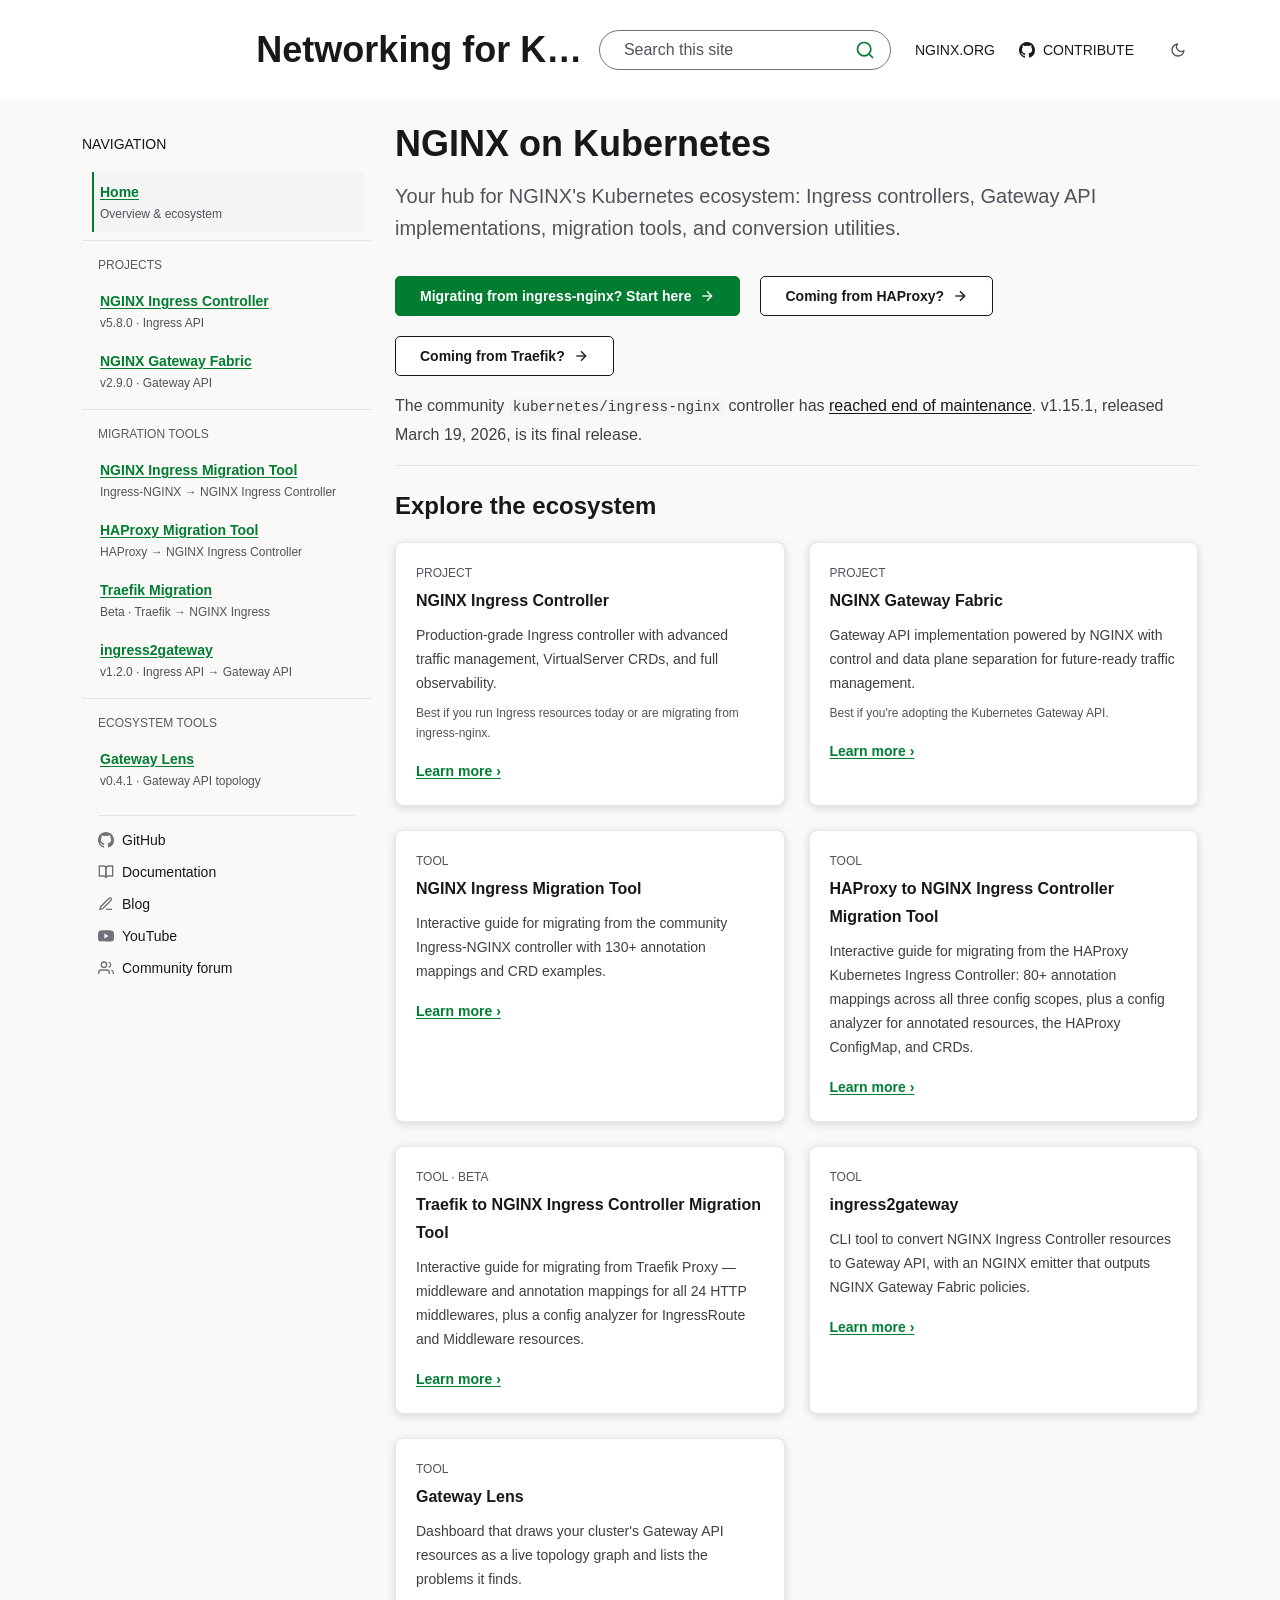
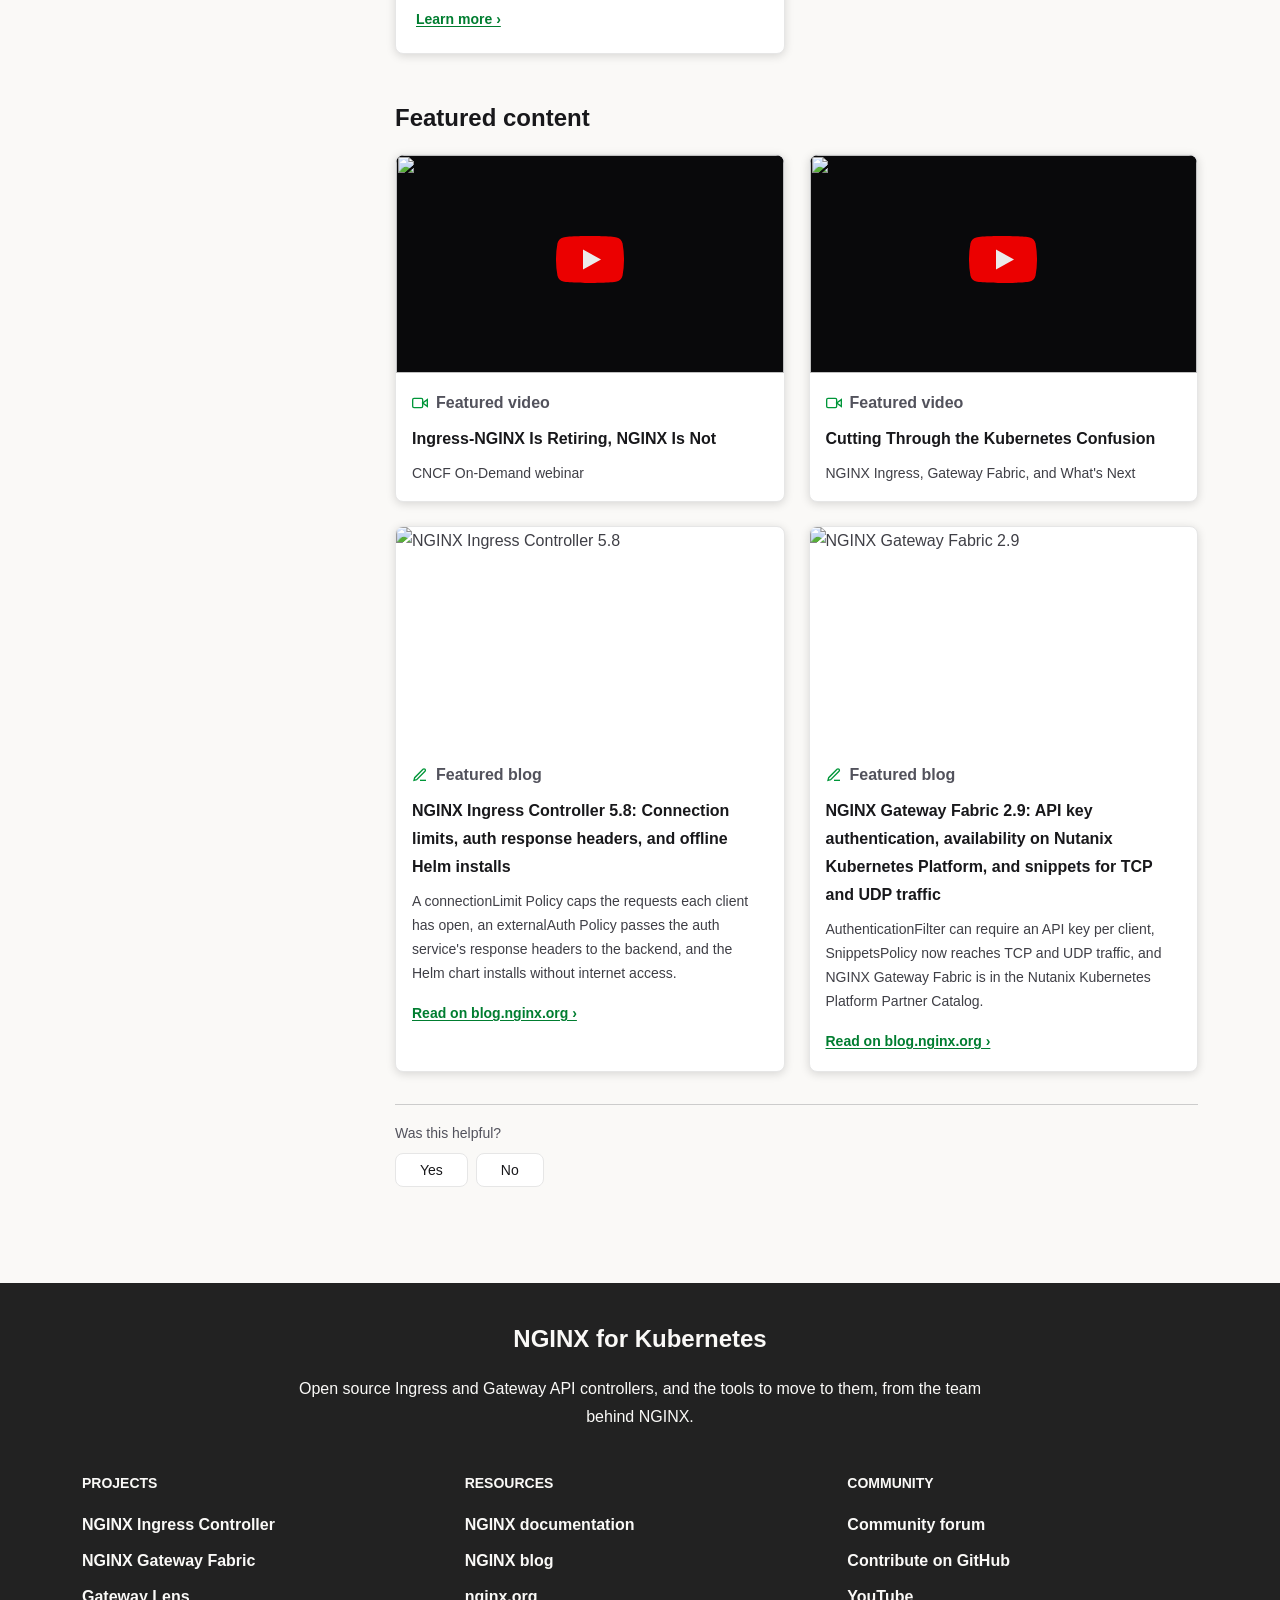
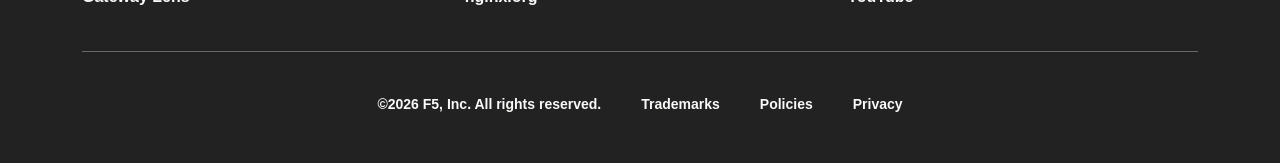
==== commit 6266db2f: "preview: Lay the redesign out as ADSP-Theme v1.0.47 does, read from its source The first pass follow" ====
--- a/index.html
+++ b/index.html
@@ -109,6 +109,11 @@
     </nav>
 
     <div class="layout">
+        <nav class="docs-breadcrumbs" aria-label="Breadcrumb">
+            <a href="#home">Home</a>
+            <svg aria-hidden="true" viewBox="0 0 24 24" fill="none" stroke="currentColor" stroke-width="2" stroke-linecap="round" stroke-linejoin="round"><path d="m9 18 6-6-6-6"/></svg>
+            <span id="mobileBreadcrumb" aria-current="page">Home</span>
+        </nav>
         <!-- ── Sidebar Backdrop ── -->
         <div class="sidebar-backdrop" id="sidebarBackdrop" aria-hidden="true"></div>
 
@@ -213,7 +218,7 @@
                 </a>
             </div>
             <div class="sidebar-copyright">
-                &copy; <span id="copyright-year">2026</span> F5, Inc. All rights reserved.
+                &copy; 2026 F5, Inc. All rights reserved.
                 <div class="sidebar-trademark">NGINX is a registered trademark of F5, Inc.</div>
                 <div class="sidebar-tagline">Created with AI. Maintained by humans.</div>
             </div>
@@ -221,11 +226,8 @@
 
         <!-- ── Main Content ── -->
         <main class="main" id="main-content">
-            <nav class="docs-breadcrumbs" aria-label="Breadcrumb">
-                <a href="#home">Home</a>
-                <svg aria-hidden="true" viewBox="0 0 24 24" fill="none" stroke="currentColor" stroke-width="2" stroke-linecap="round" stroke-linejoin="round"><path d="m9 18 6-6-6-6"/></svg>
-                <span id="mobileBreadcrumb" aria-current="page">Home</span>
-            </nav>
+            <div class="docs-article">
+            <div class="docs-article-body">
 
             <!-- ════════════════════════════════════════════ -->
             <!-- Home Page                                     -->
@@ -1029,8 +1031,13 @@
 
             <div class="docs-feedback" id="docsFeedback">
                 <span>Was this helpful?</span>
-                <button class="btn btn-secondary" type="button" data-feedback="yes">Yes</button>
-                <button class="btn btn-secondary" type="button" data-feedback="no">No</button>
+                <div class="docs-feedback-actions">
+                    <button class="btn" type="button" data-feedback="yes">Yes</button>
+                    <button class="btn" type="button" data-feedback="no">No</button>
+                </div>
+            </div>
+            </div>
+            <nav class="docs-toc" id="docsToc" aria-label="On this page"></nav>
             </div>
         </main>
     </div>
@@ -1038,13 +1045,42 @@
 
     <footer class="docs-footer">
         <div class="docs-footer-inner">
-            <span>&copy; F5, Inc. NGINX is a registered trademark of F5, Inc.</span>
-            <nav aria-label="Footer">
-                <a href="https://github.com/nginx/kubernetes.nginx.org" target="_blank" rel="noopener">GitHub</a>
-                <a href="https://docs.nginx.com" target="_blank" rel="noopener">NGINX docs</a>
-                <a href="https://community.nginx.org" target="_blank" rel="noopener">Community forum</a>
+            <div class="docs-footer-head">
+                <p class="docs-footer-title">NGINX for Kubernetes</p>
+                <p class="docs-footer-lead">Open source Ingress and Gateway API controllers, and the tools to move to them, from the team behind NGINX.</p>
+            </div>
+            <div class="docs-footer-cols">
+                <div class="docs-footer-col">
+                    <span class="docs-footer-col-title">Projects</span>
+                    <ul>
+                        <li><a href="https://github.com/nginx/kubernetes-ingress" target="_blank" rel="noopener">NGINX Ingress Controller</a></li>
+                        <li><a href="https://github.com/nginx/nginx-gateway-fabric" target="_blank" rel="noopener">NGINX Gateway Fabric</a></li>
+                        <li><a href="https://github.com/nginx/gateway-lens" target="_blank" rel="noopener">Gateway Lens</a></li>
+                    </ul>
+                </div>
+                <div class="docs-footer-col">
+                    <span class="docs-footer-col-title">Resources</span>
+                    <ul>
+                        <li><a href="https://docs.nginx.com" target="_blank" rel="noopener">NGINX documentation</a></li>
+                        <li><a href="https://blog.nginx.org" target="_blank" rel="noopener">NGINX blog</a></li>
+                        <li><a href="https://nginx.org" target="_blank" rel="noopener">nginx.org</a></li>
+                    </ul>
+                </div>
+                <div class="docs-footer-col">
+                    <span class="docs-footer-col-title">Community</span>
+                    <ul>
+                        <li><a href="https://community.nginx.org" target="_blank" rel="noopener">Community forum</a></li>
+                        <li><a href="https://github.com/nginx/kubernetes.nginx.org" target="_blank" rel="noopener">Contribute on GitHub</a></li>
+                        <li><a href="https://www.youtube.com/@NGINXInc" target="_blank" rel="noopener">YouTube</a></li>
+                    </ul>
+                </div>
+            </div>
+            <div class="docs-footer-legal">
+                <p>&copy;<span id="copyright-year">2026</span> F5, Inc. All rights reserved.</p>
+                <a href="https://www.f5.com/company/policies/trademarks" target="_blank" rel="noopener">Trademarks</a>
+                <a href="https://www.f5.com/company/policies" target="_blank" rel="noopener">Policies</a>
                 <a href="https://www.f5.com/company/policies/privacy-notice" target="_blank" rel="noopener">Privacy</a>
-            </nav>
+            </div>
         </div>
     </footer>
 </body>
--- a/assets/css/tokens.css
+++ b/assets/css/tokens.css
@@ -66,7 +66,10 @@
     --surface-sunken: #F4F4F5;   /* gray-100: --muted, active nav fill */
     --text:           var(--n600);
     --text-body:      #3F3F46;   /* gray-700: body copy (typography.css) */
-    --sidebar-bg:     #FAFAFA;   /* gray-50: --sidebar */
+    --sidebar-bg:     transparent; /* the rail is transparent once docked (sidebar.html) */
+    --footer-bg:      #222222;   /* carbon: the footer (baseof.html bg-carbon) */
+    --footer-text:    #FAF9F7;   /* snow on carbon: 15.1:1 */
+    --footer-rule:    #666666;   /* steel: footer dividers */
     --text-secondary: var(--n550);
     --text-disabled:  var(--n300);
     --icon:           var(--n450);
@@ -479,8 +482,11 @@
        side, and the heading is one line, so nothing is under pressure. */
     --sidebar-w: 288px;        /* --left-sidebar-width 18rem */
     --topbar-h:  64px;
-    --container-max: 1140px;   /* Bootstrap-style container, as the theme */
-    --container-pad: 16px;
+    /* Container (base.css @utility container): 1140px at xl, 1440px from
+       1600px (--breakpoint-2xl 100rem). Padding 12px, 16px from 1600px. */
+    --container-max: 1140px;
+    --container-pad: 12px;
+    --toc-w: 224px;            /* --right-sidebar-width 14rem, 2rem gap */
     --banner-h:  0px;
     --fixed-top-h:  calc(var(--topbar-h) + var(--banner-h));
 }
@@ -517,7 +523,6 @@
         --bg:             #09090B;
         --surface:        #18181B;
         --surface-sunken: #27272A;      /* gray-800 */
-        --sidebar-bg:     #18181B;
         --text:           #FAFAFA;
         --text-body:      #D4D4D8;      /* gray-300 */
         --text-secondary: #9F9FA9;      /* gray-400: 6.9:1 on gray-900 */
--- a/assets/css/shared.css
+++ b/assets/css/shared.css
@@ -1007,163 +1007,213 @@
 
 
 /* ═══ Docs theme shell (docs mockup) ══════════════════════════════════════
-   The page in the shape of docs.f5.com (F5Docs/ADSP-Theme v1.0.46): a white
-   sticky header, one centred 1140px container shared by the header, the
-   NAVIGATION rail and the content, breadcrumbs and a ruled title on every
-   view, then a feedback row and a quiet footer. NGINX logo and NGINX green
+   The page as F5Docs/ADSP-Theme v1.0.47 lays it out (baseof.html,
+   header.html, sidebar.html, content.html, footer.html), read from the
+   theme's source: a white header whose contents share the container; then
+   the container's grid, breadcrumbs across both columns in row 1 and the
+   transparent NAVIGATION rail beside the content in row 2; an "On this page"
+   column on the right of the article; the dark footer. NGINX logo and green
    in place of the F5 ball and Bay; Inter in place of the licensed faces; no
    utility bar and no five-colour stripe.
 
    Every id and class the JavaScript uses is unchanged (#sidebar,
-   #sidebarBackdrop, #menuToggle, #darkToggle, .topbar, .main), so the views,
-   the analyzer and the drawer work as on production. The drawer breakpoint
-   stays at shared.js's 900px. */
+   #sidebarBackdrop, #menuToggle, #darkToggle, .topbar, .main), so views, the
+   analyzer and the drawer work as on production. The drawer breakpoint stays
+   at shared.js's 900px. */
+
+/* Container steps (base.css @utility container). */
+@media (min-width: 1600px) { :root { --container-max: 1440px; --container-pad: 16px; } }
 
 body { background: var(--bg); color: var(--text-body); font-size: var(--fs-body-lg); line-height: var(--lh-body-lg); }
 
-/* ── Header: full-width white bar, contents in the container ── */
+/* ── Header: white, contents in the container. The desktop bar is 36px over
+   a 40px row over 24px (header.html pt-9 pb-6 h-10). ── */
+:root { --topbar-h: 100px; }
 .topbar {
     background: var(--surface);
-    border-bottom: 1px solid var(--border);
+    border-bottom: 0;
     padding: 0 max(var(--container-pad), calc((100vw - var(--container-max)) / 2 + var(--container-pad)));
     align-items: center;
 }
-.topbar-left { align-items: center; gap: var(--space-2x); }
+.topbar-left { align-items: center; gap: var(--space-5x); }
 .topbar-brand { padding: 0; height: auto; }
 .topbar-brand::after { display: none; }
-.topbar-brand .brand-logo { height: 28px; }
-.topbar-heading { padding: 0 0 0 var(--space-2x); border-left: 1px solid var(--border); justify-content: center; }
+.topbar-brand .brand-logo { height: 38px; }
+.topbar-heading { padding: 0; border: 0; justify-content: center; }
 .topbar-eyebrow {
     font-family: var(--font-display);
-    font-size: var(--fs-h3);
-    line-height: var(--lh-h3);
-    font-weight: 800;
-    color: var(--text);
-}
-.topbar-right { align-items: center; gap: var(--space-base); padding: 0; }
+    font-size: var(--fs-h1);
+    line-height: var(--lh-h1);
+    font-weight: 700;
+    color: var(--text);
+}
+.topbar-right { align-items: center; gap: var(--space-3x); padding: 0; }
 .topbar-link, .topbar-link:link, .topbar-link:visited {
-    height: 36px;
-    padding: 0 var(--space-base);
+    height: 40px;
+    padding: 0;
     border-radius: var(--radius);
-    font-size: var(--fs-body);
-    line-height: var(--lh-body);
-    font-weight: 500;
-    text-transform: uppercase;
-    color: var(--text);
-}
-.topbar-link .nginx-glyph { display: none; }
-.dark-toggle { height: 36px; width: 36px; border-radius: var(--radius); }
-
-/* Search pill: filters the navigation rail (index.js / migration-core.js
-   have no search index, so it searches what the rail lists). */
-.docs-search {
-    position: relative;
-    display: flex;
-    align-items: center;
-    width: 240px;
-}
-.docs-search svg { position: absolute; left: var(--space-2x); width: 16px; height: 16px; color: var(--icon); pointer-events: none; }
-.docs-search input {
-    width: 100%;
-    height: 36px;
-    padding: 0 var(--space-2x) 0 var(--space-5x);
-    border: 1px solid var(--border-control);
-    border-radius: var(--radius-pill);
-    background: var(--surface);
-    color: var(--text);
-    font-family: var(--font);
-    font-size: var(--fs-body);
-    line-height: var(--lh-body);
-}
-.docs-search input::placeholder { color: var(--text-secondary); }
-
-/* ── Container: rail and content side by side, centred ── */
-.layout {
-    max-width: var(--container-max);
-    margin: var(--fixed-top-h) auto 0;
-    padding: 0 var(--container-pad);
-    gap: var(--space-5x);
-    align-items: stretch;
-    /* The rail's grey runs the full height of the column, as the theme's
-       does, while the rail itself stays sticky inside it. */
-    background: linear-gradient(to right,
-        transparent var(--container-pad),
-        var(--border-sidebar) var(--container-pad), var(--border-sidebar) calc(var(--container-pad) + 1px),
-        var(--sidebar-bg) calc(var(--container-pad) + 1px), var(--sidebar-bg) calc(var(--container-pad) + 1px + var(--sidebar-w)),
-        var(--border-sidebar) calc(var(--container-pad) + 1px + var(--sidebar-w)), var(--border-sidebar) calc(var(--container-pad) + 2px + var(--sidebar-w)),
-        transparent calc(var(--container-pad) + 2px + var(--sidebar-w))) no-repeat;
-}
-
-/* ── NAVIGATION rail: gray-50, square, sticky beside the content ── */
-.sidebar {
-    position: sticky;
-    top: var(--fixed-top-h);
-    align-self: flex-start;
-    width: calc(var(--sidebar-w) + 2px);
-    flex-shrink: 0;
-    height: calc(100vh - var(--fixed-top-h));
-    padding: var(--space-3x) 0 var(--space-2x);
-    background: var(--sidebar-bg);
-    border-right: 1px solid var(--border-sidebar);
-    border-left: 1px solid var(--border-sidebar);
-}
-.sidebar::before {
-    content: "Navigation";
-    display: block;
-    padding: 0 var(--space-2x) var(--space-2x);
     font-size: var(--fs-body);
     line-height: var(--lh-body);
     font-weight: 400;
     text-transform: uppercase;
     color: var(--text);
 }
-.sidebar-section { padding: 0 var(--space-2x); margin-bottom: var(--space-2x); border: 0; }
+.topbar-link:hover { background: none; text-decoration: underline; }
+.topbar-link .nginx-glyph { display: none; }
+.dark-toggle { height: 40px; width: 40px; border-radius: var(--radius); }
+
+/* Search pill (searchbar-standalone.html): it filters the navigation rail,
+   since this static site has no search index. */
+.docs-search { position: relative; display: flex; align-items: center; width: 292px; }
+.docs-search svg { position: absolute; right: var(--space-2x); width: 20px; height: 20px; color: var(--green-text); pointer-events: none; }
+.docs-search input {
+    width: 100%;
+    height: 40px;
+    padding: 0 var(--space-6x) 0 var(--space-3x);
+    border: 1px solid var(--border-control);
+    border-radius: var(--radius-pill);
+    background: var(--surface);
+    color: var(--text);
+    font-family: var(--font);
+    font-size: var(--fs-body-lg);
+    line-height: var(--lh-body-lg);
+}
+.docs-search input::placeholder { color: var(--text-secondary); }
+
+/* ── The container's grid (baseof.html): breadcrumbs in row 1 across both
+   columns, the rail and the content in row 2, 24px apart. ── */
+.layout {
+    display: grid;
+    grid-template-columns: calc(var(--sidebar-w) + 1px) minmax(0, 1fr);
+    grid-template-rows: auto minmax(0, 1fr);
+    column-gap: var(--space-3x);
+    row-gap: var(--space-3x);
+    max-width: var(--container-max);
+    margin: var(--fixed-top-h) auto 0;
+    padding: 0 var(--container-pad);
+    min-height: calc(100vh - var(--fixed-top-h));
+}
+.layout > .docs-breadcrumbs { grid-column: 1 / -1; grid-row: 1; }
+.layout > .sidebar { grid-column: 1; grid-row: 2; }
+.layout > .main { grid-column: 2; grid-row: 2; }
+
+/* Breadcrumbs (breadcrumbs.html, components.css): 24px down, 14px in the
+   heading face, near-black, 14px chevrons. */
+.docs-breadcrumbs {
+    display: flex;
+    flex-wrap: wrap;
+    align-items: center;
+    gap: var(--space-base);
+    margin-top: var(--space-3x);
+    font-family: var(--font-display);
+    font-size: var(--fs-body);
+    line-height: var(--lh-body);
+    font-weight: 500;
+    color: var(--text);
+}
+.docs-breadcrumbs a { color: var(--text); text-decoration: none; }
+.docs-breadcrumbs a:hover { text-decoration: underline; }
+.docs-breadcrumbs svg { width: 14px; height: 14px; color: var(--text); }
+
+/* ── NAVIGATION rail (sidebar.html, components.css): transparent once
+   docked, sticky under the header; "NAVIGATION" with a collapse button;
+   groups with an uppercase label at 70% and a rule above; top-level links
+   semibold, accent, underlined; nested items behind a 2px gray-200 rule;
+   the active item gray-100 with a 2px accent left border. ── */
+/* In flow, as the theme's rail: not sticky. A sticky rail capped at the
+   viewport height scrolled internally once its items outgrew it, and Chrome
+   then pinned it to the top offset, over the breadcrumbs (measured: 100px
+   instead of 172px in a 900px window). Only "On this page" is sticky. */
+.sidebar {
+    position: static;
+    align-self: start;
+    width: auto;
+    height: auto;
+    max-height: none;
+    overflow: visible;
+    padding: 0 0 var(--space-2x);
+    background: transparent;
+    border: 0;
+}
+.sidebar::before {
+    content: "Navigation";
+    display: flex;
+    align-items: center;
+    height: 40px;
+    font-size: var(--fs-body);
+    line-height: var(--lh-body);
+    font-weight: 400;
+    text-transform: uppercase;
+    color: var(--text);
+}
+.sidebar-section {
+    padding: var(--space-base);
+    margin: 0;
+    border: 0;
+    border-top: 1px solid var(--border-sidebar);
+}
+.sidebar-section:first-of-type { border-top: 0; }
 .sidebar-label {
-    padding: 0 0 var(--space-small);
+    display: flex;
+    align-items: center;
+    height: 32px;
+    padding: 0 var(--space-base);
     font-family: var(--font);
     font-size: var(--fs-caption);
     line-height: var(--lh-caption);
     font-weight: 500;
-    color: var(--text-secondary);
+    text-transform: uppercase;
+    color: var(--text);
+    opacity: 0.7;
 }
 .sidebar-label::before { display: none; }
-.sidebar-nav { border-left: 2px solid var(--border-sidebar); }
+.sidebar-nav { border: 0; padding-left: 2px; }
 .sidebar-link {
-    padding: var(--space-base) var(--space-base) var(--space-base) var(--space-2x);
+    padding: var(--space-base);
     border-radius: 0;
-    margin-left: -2px;
+    margin: 0;
 }
 .sidebar-link::before { left: 0; top: 0; bottom: 0; width: 2px; border-radius: 0; }
-.sidebar-link-name { font-weight: 600; color: var(--green-text); text-decoration: underline; text-underline-offset: 2px; }
+.sidebar-link-name { font-weight: 600; color: var(--green-text); text-decoration: underline; text-decoration-color: var(--green-text); text-underline-offset: 2px; }
 .sidebar-link-desc { color: var(--text-secondary); }
 .sidebar-link:hover { background: var(--surface-sunken); color: var(--text); }
 .sidebar-link.active { background: var(--surface-sunken); color: var(--green-text); font-weight: 600; }
 .sidebar-link.active::before { background: var(--green-text); }
 .sidebar-section:not(:has(.sidebar-label)) > .sidebar-nav > li > .sidebar-link::after { display: none; }
-.sidebar-divider { margin: var(--space-2x); background: var(--border-sidebar); }
+.sidebar-divider { margin: var(--space-base) var(--space-2x); background: var(--border-sidebar); }
 .sidebar-ext-links { padding: 0 var(--space-2x); }
 .sidebar-ext { padding: var(--space-small) 0; font-size: var(--fs-body); line-height: var(--lh-body); border-radius: 0; }
 .sidebar-ext:hover { background: none; text-decoration: underline; }
-.sidebar-copyright { padding: var(--space-2x); }
-
-/* ── Content column ── */
-.main { margin-left: 0; padding: var(--space-3x) 0 var(--space-6x); }
-
-/* Breadcrumbs above each view's title: medium, chevron separated. */
-.docs-breadcrumbs {
-    display: flex;
-    flex-wrap: wrap;
-    align-items: center;
-    gap: var(--space-small);
-    margin-bottom: var(--space-2x);
+.sidebar-copyright { display: none; }   /* the footer carries it */
+
+/* ── Content column, and "On this page" on its right (content.html):
+   224px, 32px gap, from a 1024px-wide content box (right-toc-fits). ── */
+.main { margin: 0; padding: 0 0 var(--space-6x); min-width: 0; container-type: inline-size; container-name: content; }
+.docs-article { display: flex; gap: var(--space-4x); align-items: flex-start; }
+.docs-article > .docs-article-body { flex: 1; min-width: 0; }
+.docs-toc { display: none; width: var(--toc-w); flex-shrink: 0; position: sticky; top: calc(var(--fixed-top-h) + var(--space-2x)); }
+@container content (width >= 64rem) { .docs-toc:not(:empty) { display: block; } }
+.docs-toc-title {
+    margin-bottom: var(--space-base);
     font-size: var(--fs-body);
     line-height: var(--lh-body);
     font-weight: 500;
+    text-transform: uppercase;
     color: var(--text-secondary);
 }
-.docs-breadcrumbs a { color: var(--text); text-decoration: none; }
-.docs-breadcrumbs a:hover { text-decoration: underline; }
-.docs-breadcrumbs svg { width: 14px; height: 14px; color: var(--icon); }
+.docs-toc ol { list-style: none; border-left: 2px solid var(--border-sidebar); max-height: calc(100vh - var(--fixed-top-h) - var(--space-6x)); overflow-y: auto; }
+.docs-toc a {
+    display: block;
+    margin-left: -2px;
+    padding: var(--space-small) var(--space-base);
+    border-left: 2px solid transparent;
+    font-size: var(--fs-caption);
+    line-height: var(--lh-caption);
+    color: var(--text);
+    text-decoration: none;
+}
+.docs-toc a:hover { color: var(--green-text); }
+.docs-toc a[aria-current="location"] { border-left-color: var(--green-text); background: var(--green-tint); color: var(--text); }
 
 /* Cards: white, 8px, 1px border, the card shadow. */
 .docs-card {
@@ -1185,64 +1235,92 @@
 .info-box.warning strong:first-child { color: var(--amber-title); }
 .info-box.error strong:first-child { color: var(--pomegranate-title); }
 
-/* Buttons: 5px, semibold, outlined secondary as the feedback buttons. */
+/* Buttons: 5px, semibold. */
 .btn, .cta { border-radius: var(--radius); font-weight: 600; }
 .btn-secondary, .cta-secondary { border-color: var(--text); }
 
 /* Inline code: the neutral chip. */
 :not(pre) > code { background: var(--surface-sunken); padding: 0 var(--space-small); border-radius: var(--radius-small); }
 
-/* "Was this helpful?" row and the quiet footer, after the content. */
+/* "Was this helpful?" (page-meta-links.html): a silver rule, the prompt
+   above two 8px-radius buttons. */
 .docs-feedback {
     display: flex;
-    align-items: center;
-    gap: var(--space-2x);
-    margin-top: var(--space-6x);
-    padding-top: var(--space-3x);
+    flex-direction: column;
+    gap: var(--space-base);
+    margin-top: var(--space-4x);
+    padding-top: var(--space-2x);
     border-top: 1px solid var(--border-meta);
+}
+.docs-feedback > span { font-size: var(--fs-body); line-height: var(--lh-body); font-weight: 500; color: var(--text-secondary); }
+.docs-feedback-actions { display: flex; gap: var(--space-base); }
+.docs-feedback .btn {
+    min-height: 32px;
+    padding: var(--space-small) var(--space-3x);
+    border: 1px solid var(--border);
+    border-radius: var(--radius-card);
+    background: var(--surface);
+    color: var(--text);
+    font-weight: 400;
+}
+.docs-feedback .docs-feedback-thanks { font-size: var(--fs-body); line-height: var(--lh-body); color: var(--text-secondary); }
+
+/* ── Footer (footer.html): carbon, a centred heading and lead, link
+   columns, then the legal row over a steel rule. NGINX's links, no stripe. ── */
+.docs-footer { margin-top: var(--space-6x); background: var(--footer-bg); color: var(--footer-text); }
+.docs-footer-inner { max-width: var(--container-max); margin: 0 auto; padding: var(--space-5x) var(--container-pad) 0; }
+.docs-footer-head { margin-bottom: var(--space-5x); text-align: center; }
+.docs-footer-title {
+    font-family: var(--font-display);
+    font-size: var(--fs-h2);
+    line-height: var(--lh-h2);
+    font-weight: 700;
+    margin-bottom: var(--space-2hx);
+}
+.docs-footer-lead { max-width: 720px; margin: 0 auto; font-size: var(--fs-body-lg); line-height: var(--lh-body-lg); }
+.docs-footer-cols { display: grid; grid-template-columns: repeat(3, minmax(0, 1fr)); gap: var(--space-4x); padding-bottom: var(--space-5x); }
+.docs-footer-col-title { display: block; margin-bottom: var(--space-2x); font-size: var(--fs-body); line-height: var(--lh-body); font-weight: 700; text-transform: uppercase; }
+.docs-footer-col ul { list-style: none; display: grid; gap: var(--space-base); }
+.docs-footer a { color: var(--footer-text); font-weight: 600; text-decoration: none; }
+.docs-footer a:hover { text-decoration: underline; }
+.docs-footer-legal {
+    display: flex;
+    flex-wrap: wrap;
+    justify-content: center;
+    gap: var(--space-base) var(--space-5x);
+    padding: var(--space-5x) 0 var(--space-6x);
+    border-top: 1px solid var(--footer-rule);
     font-size: var(--fs-body);
     line-height: var(--lh-body);
-    font-weight: 600;
-    color: var(--text);
-}
-.docs-feedback .btn { min-height: 32px; padding: 0 var(--space-2x); }
-.docs-feedback .docs-feedback-thanks { font-weight: 400; color: var(--text-secondary); }
-.docs-footer {
-    border-top: 1px solid var(--border);
-    background: var(--surface);
-}
-.docs-footer-inner {
-    max-width: var(--container-max);
-    margin: 0 auto;
-    padding: var(--space-3x) var(--container-pad);
-    display: flex;
-    flex-wrap: wrap;
-    justify-content: space-between;
-    gap: var(--space-2x);
-    font-size: var(--fs-body);
-    line-height: var(--lh-body);
-    color: var(--text-secondary);
-}
-.docs-footer a { color: var(--text); }
-.docs-footer nav { display: flex; flex-wrap: wrap; gap: var(--space-3x); }
-
-/* ── Below 900px: shared.js's drawer, full-width content ── */
+}
+.docs-footer-legal p { font-weight: 600; }
+
+/* ── Below 900px: shared.js's drawer, one column, the trail above. ── */
 @media (max-width: 900px) {
+    :root { --topbar-h: 52px; }
     .topbar { padding: 0; }
-    .topbar-heading { border-left: 0; padding: 0 var(--space-2x); }
+    .topbar-left { gap: 0; }
+    .topbar-brand .brand-logo { height: 28px; }
+    .topbar-heading { padding: 0 var(--space-2x); }
+    .topbar-eyebrow { font-size: var(--fs-h3); line-height: var(--lh-h3); }
+    .topbar-right { gap: 0; }
     .docs-search { display: none; }
-    .layout { padding: 0; display: block; background: none; }
+    .layout { display: block; padding: 0 var(--space-2x); }
+    .docs-breadcrumbs { margin: var(--space-2x) 0; }
     .sidebar {
         position: fixed;
         top: var(--fixed-top-h);
         bottom: 0; left: 0;
-        height: auto;
-        border-left: 0;
+        width: var(--sidebar-w);
+        max-height: none;
+        padding: var(--space-2x);
+        background: var(--surface);
     }
-    .main { padding: var(--space-2x) var(--space-2x) var(--space-5x); }
+    .main { padding-bottom: var(--space-5x); }
+    .docs-footer-cols { grid-template-columns: 1fr; }
     .topbar-link-label { text-transform: none; }
 }
-@media (max-width: 1100px) and (min-width: 901px) {
+@media (max-width: 1250px) and (min-width: 901px) {
     .docs-search { display: none; }
 }
 
